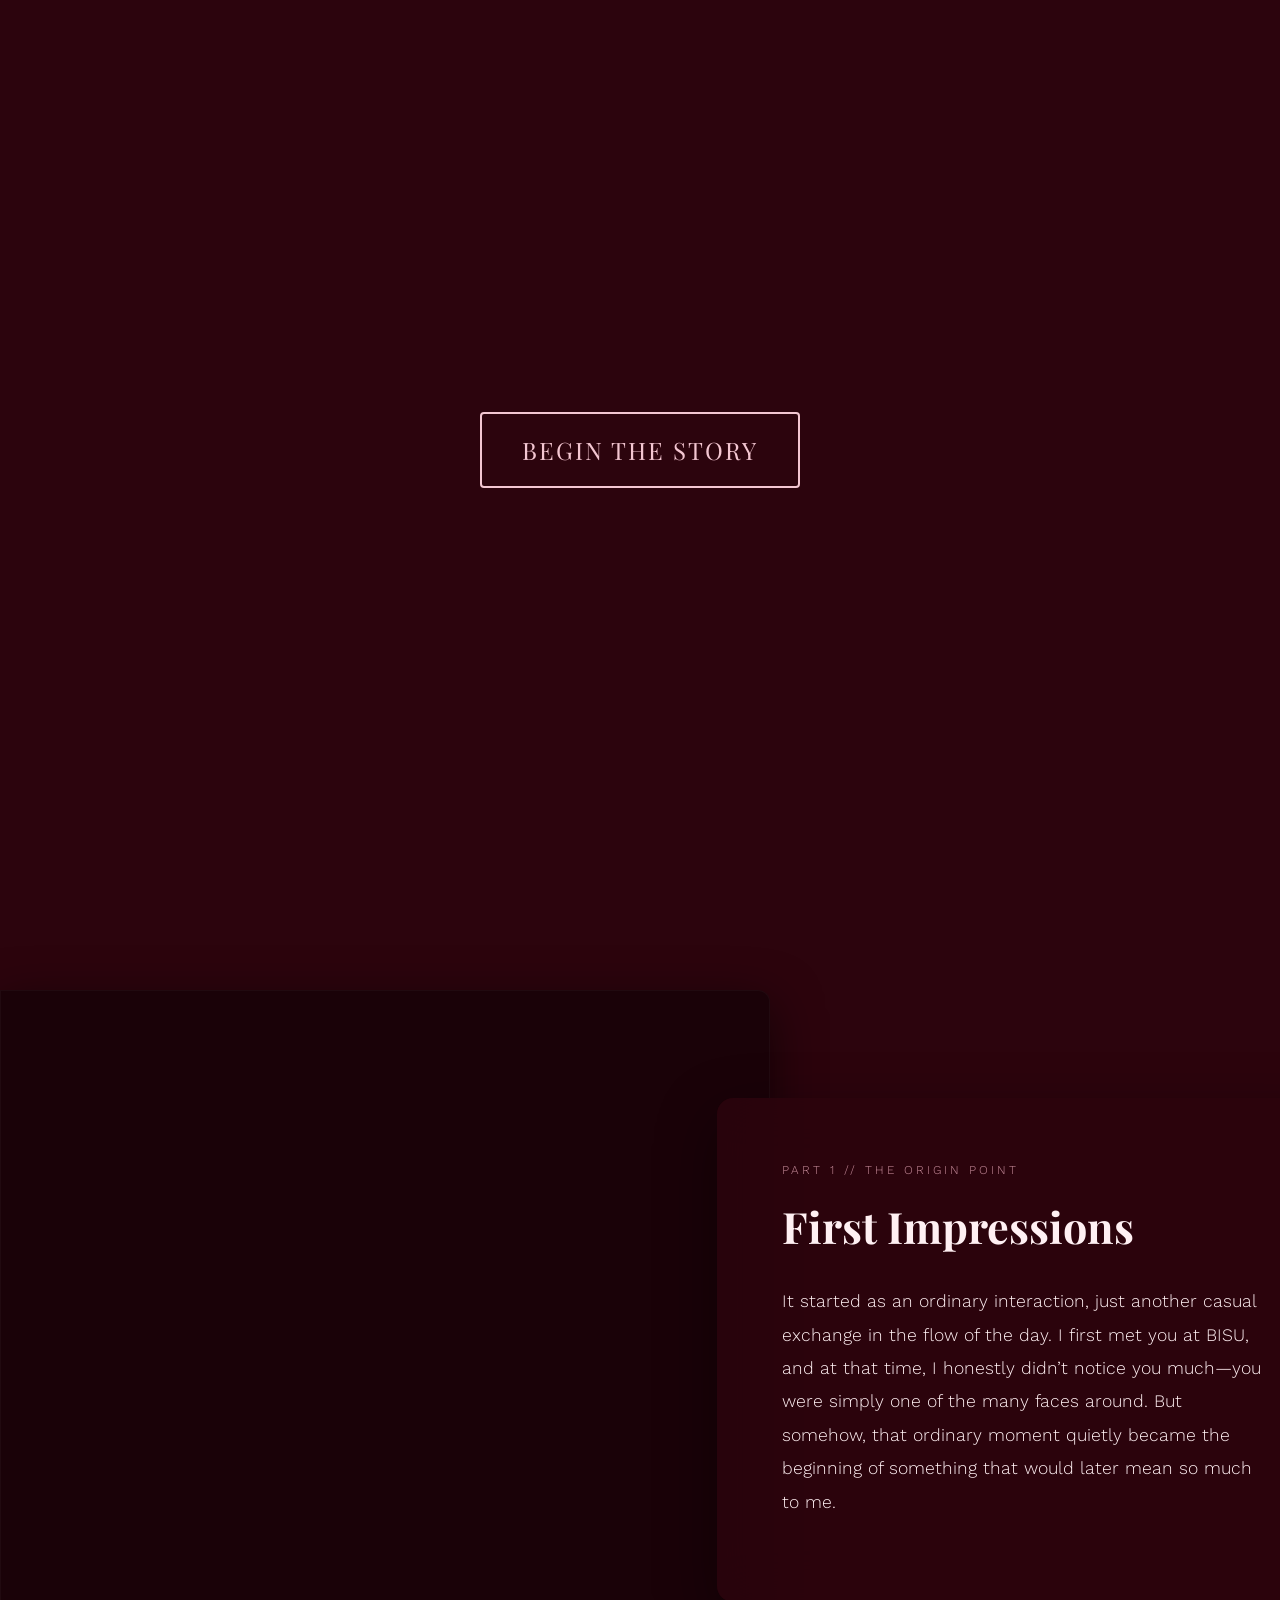
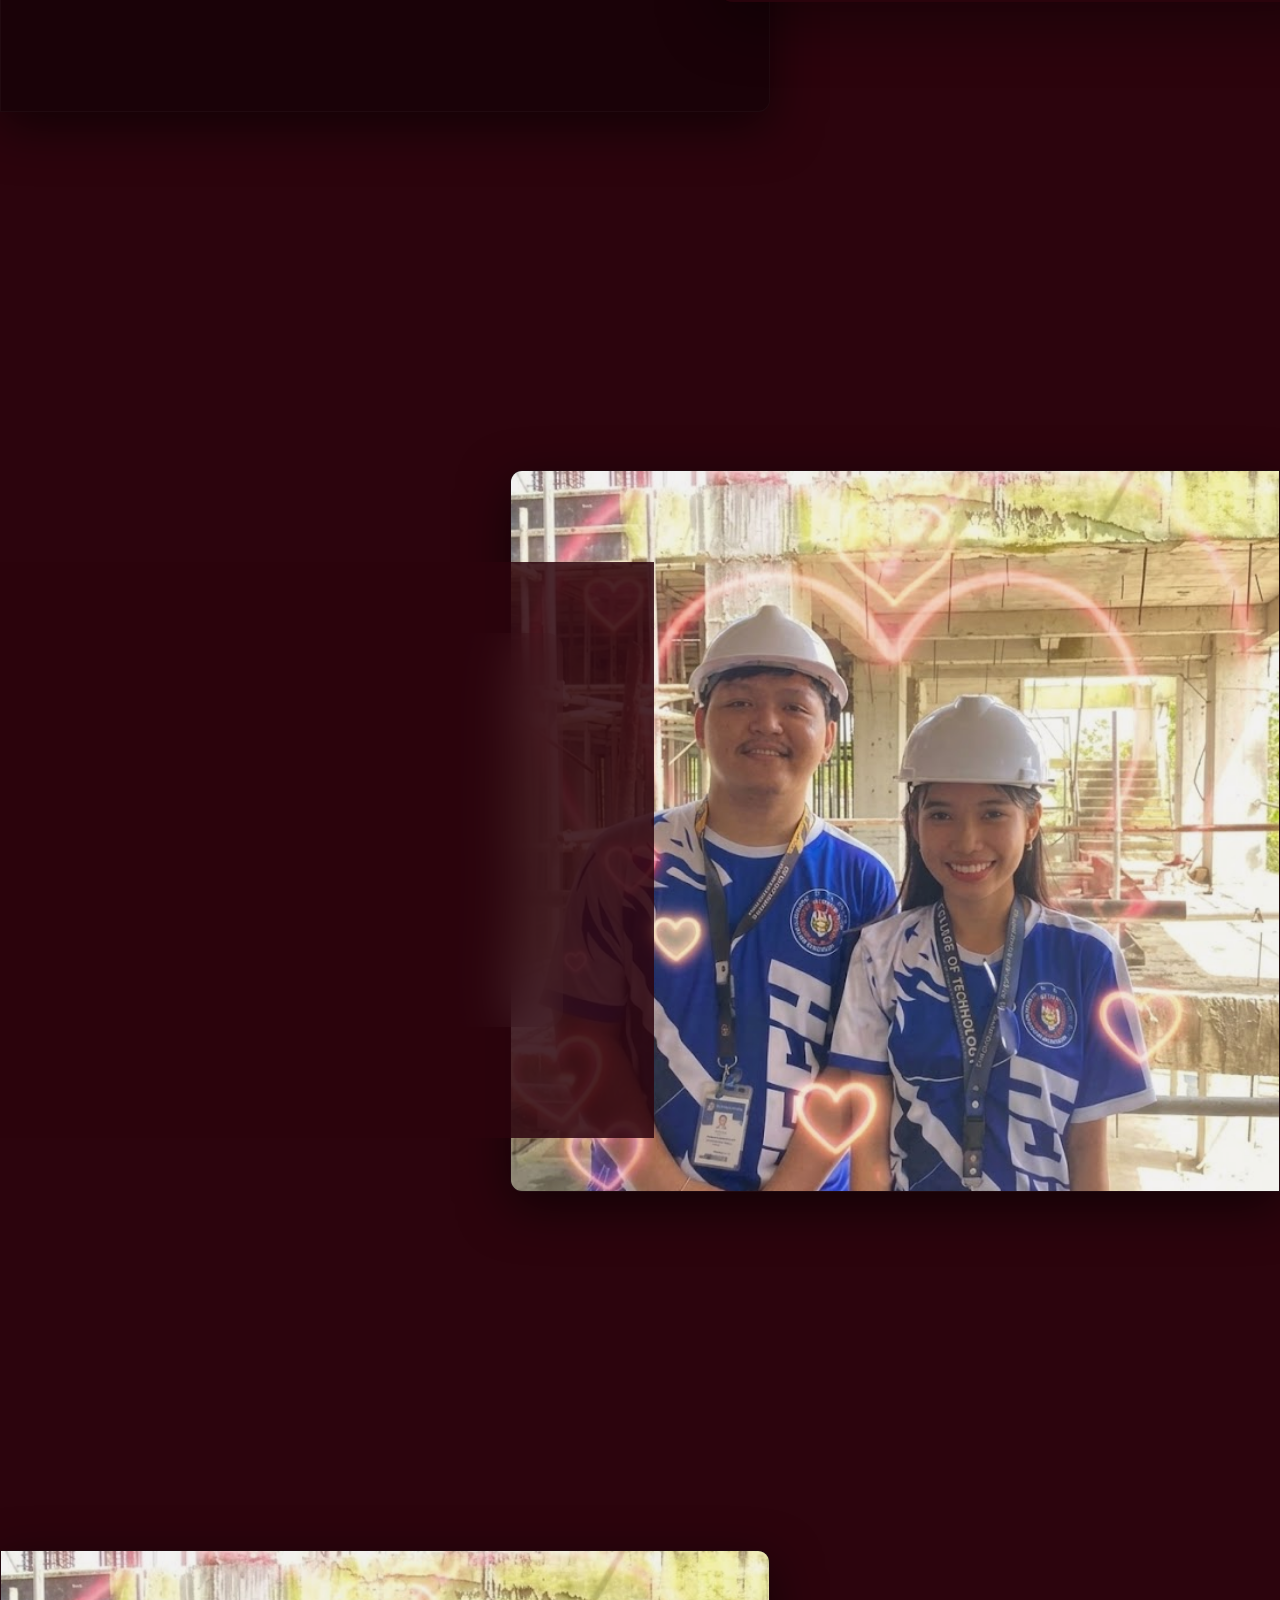
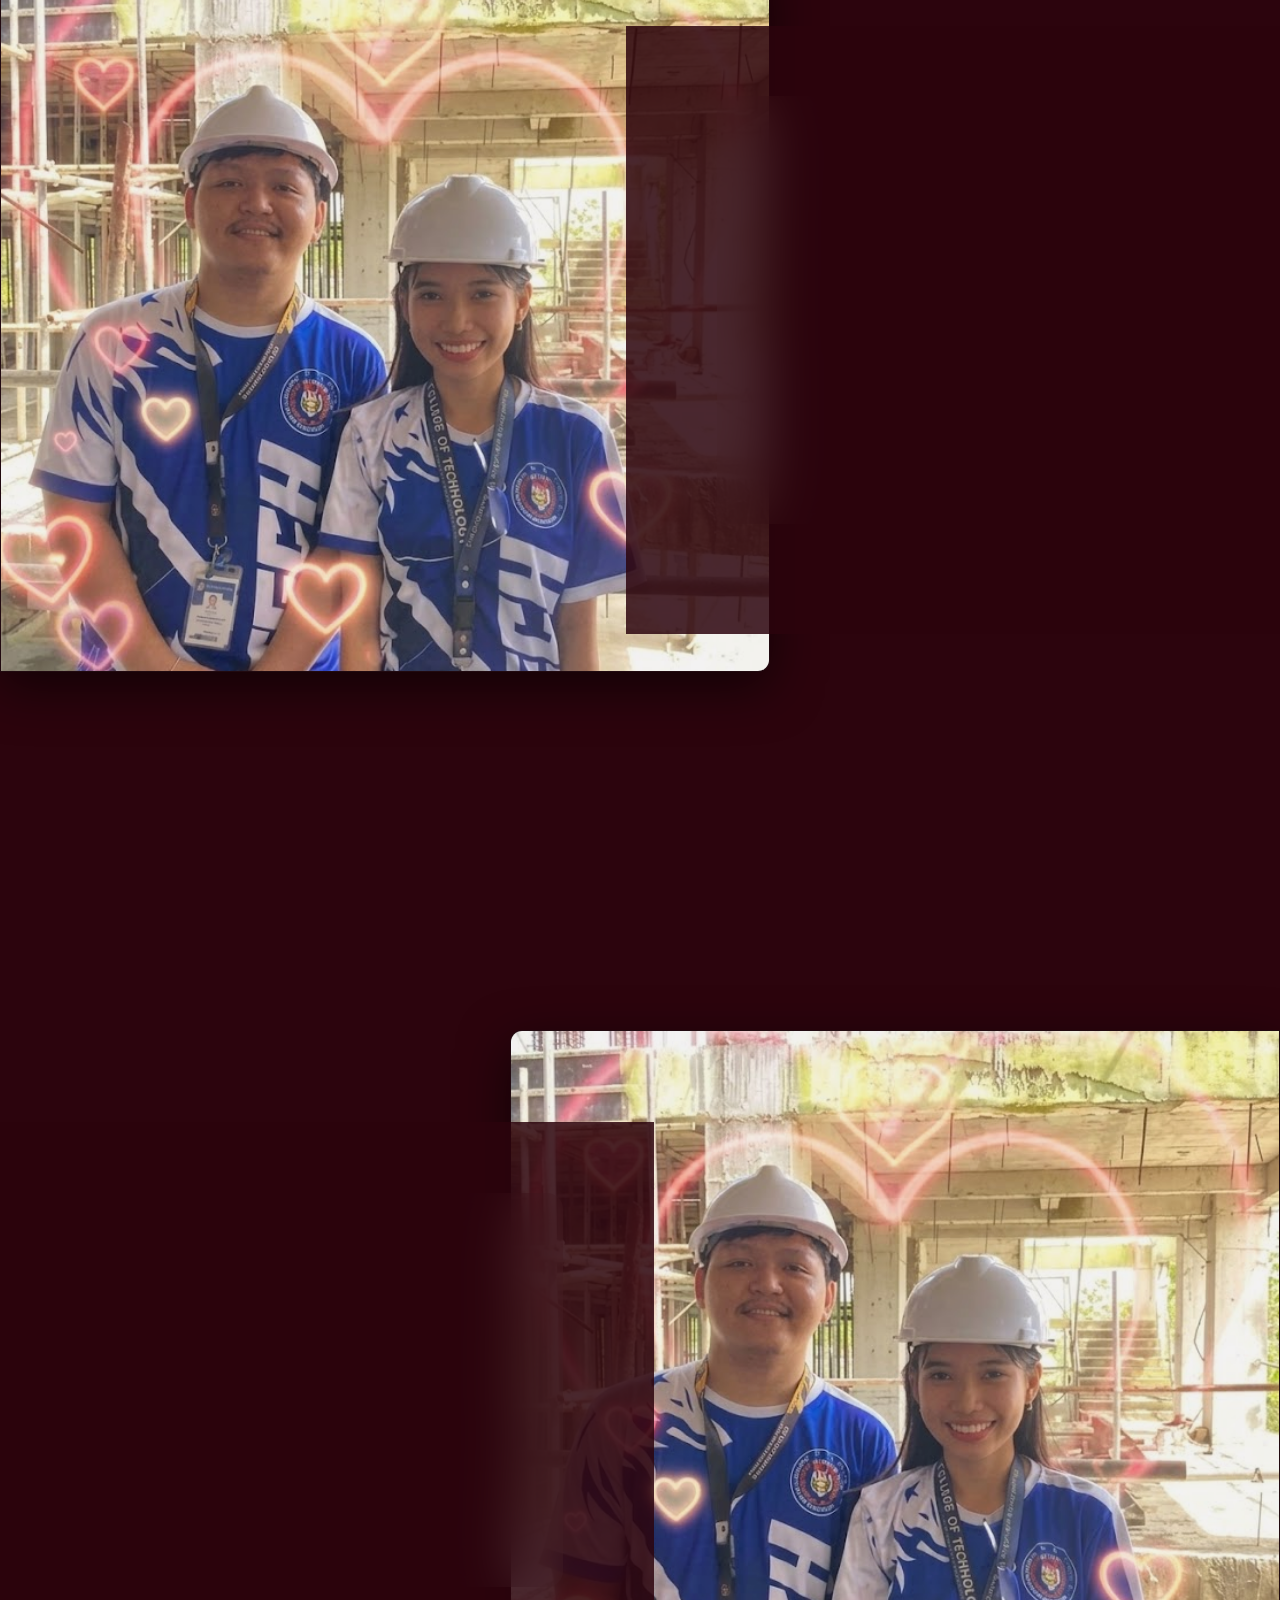
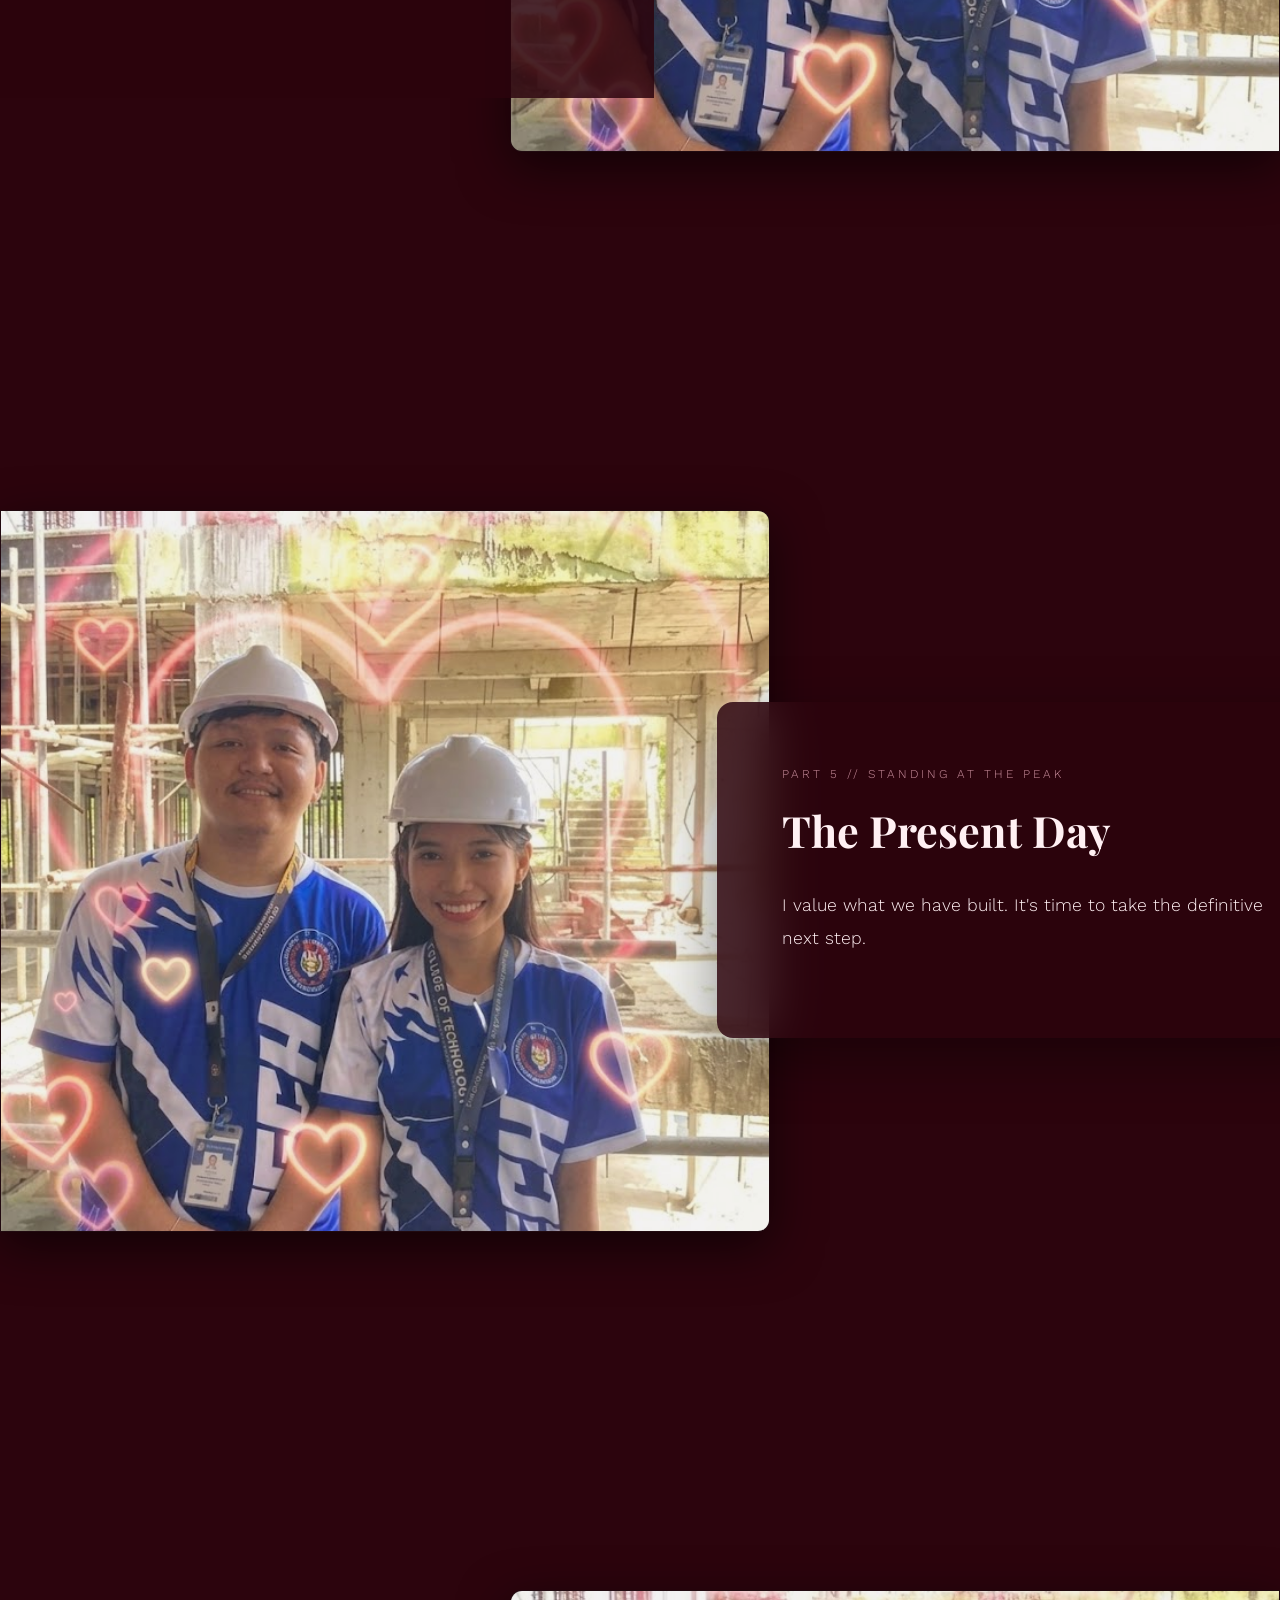
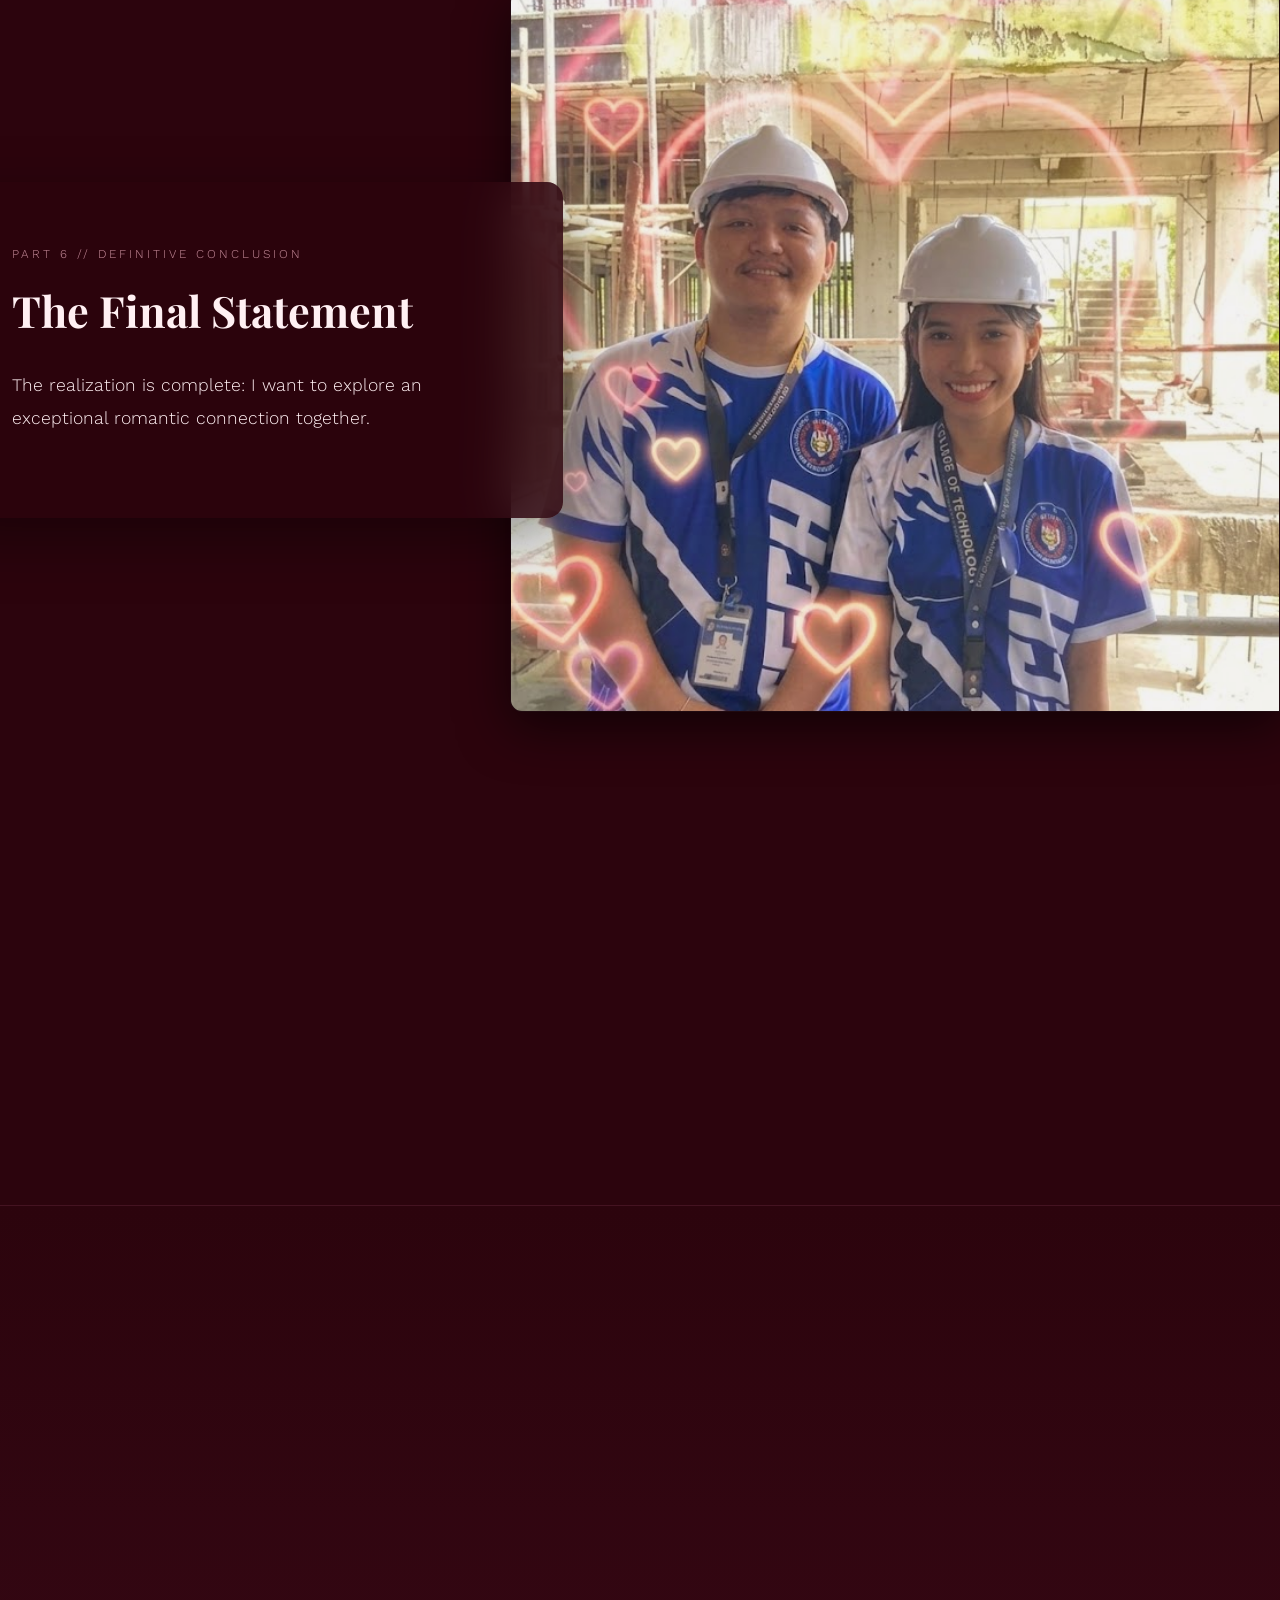
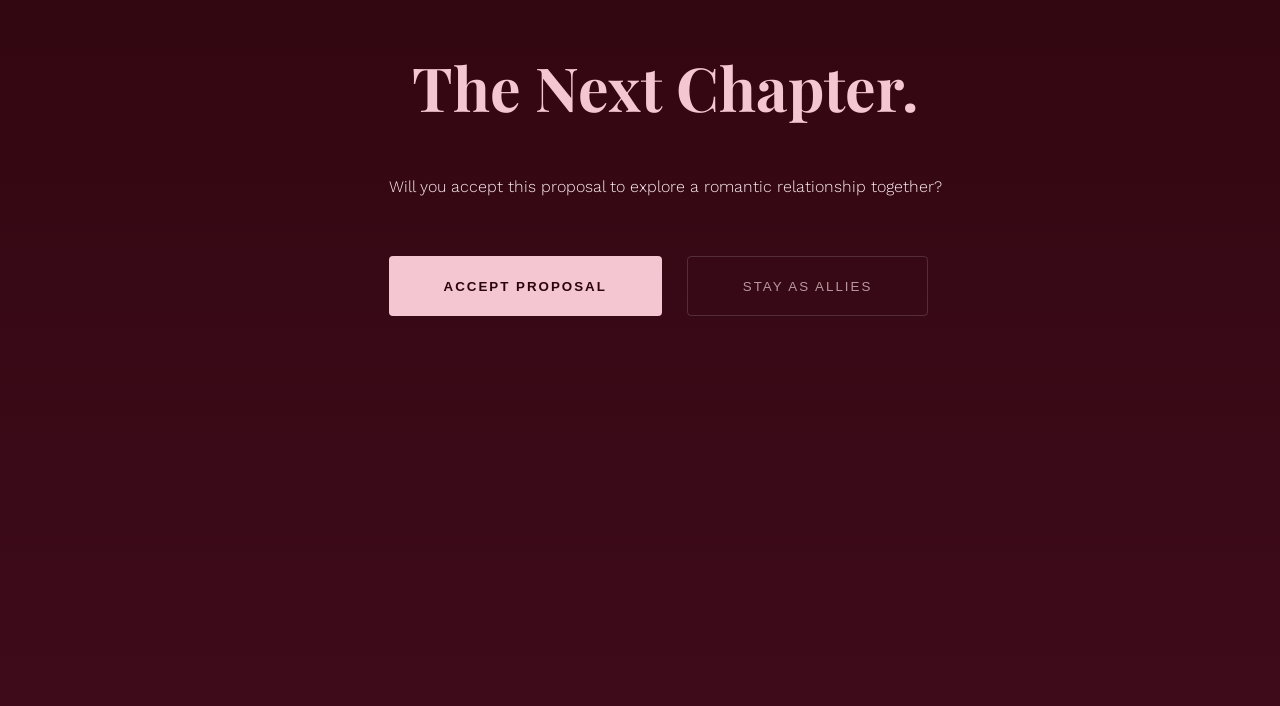
==== index.html @ 4fb6a5f5 "Update index.html" ====
<!DOCTYPE html>
<html lang="en">
<head>
    <meta charset="UTF-8">
    <meta name="viewport" content="width=device-width, initial-scale=1.0">
    <title>THE NARRATIVE | A Confession</title>
    <link href="https://fonts.googleapis.com/css2?family=Playfair+Display:ital,wght@0,400;1,700&family=Work+Sans:wght@300;600&display=swap" rel="stylesheet">
    <style>
        :root {
            --bg-deep: #2c040d;
            --accent-main: #f3c6d1;
            --accent-alt: #e1abb9;
            --accent-premium: #c88d9c;
            --text-main: #fff0f3;
            --text-muted: #b8989e;
            --glass-base: rgba(44, 4, 13, 0.85);
        }

        /* --- NEW: FLOATING PETALS LAYER --- */
        #petal-container {
            position: fixed;
            top: 0; left: 0; width: 100%; height: 100%;
            pointer-events: none;
            z-index: 5; /* Behind content, above background */
            overflow: hidden;
        }
        .petal {
            position: absolute;
            background-color: var(--accent-main);
            border-radius: 150% 0 150% 0;
            opacity: 0.3;
            filter: blur(1px);
            animation: fall linear forwards;
        }

        /* --- START OVERLAY --- */
        #startOverlay {
            position: fixed;
            top: 0; left: 0; width: 100%; height: 100%;
            background: var(--bg-deep);
            display: flex; justify-content: center; align-items: center;
            z-index: 9999; transition: opacity 1s ease;
        }
        #startBtn {
            padding: 20px 40px;
            background: transparent;
            color: var(--accent-main);
            border: 2px solid var(--accent-main);
            font-family: 'Playfair Display', serif;
            font-size: 1.5rem;
            cursor: pointer;
            letter-spacing: 2px;
            transition: 0.3s;
        }
        #startBtn:hover {
            background: var(--accent-main);
            color: var(--bg-deep);
        }

        body, html {
            margin: 0; padding: 0;
            background-color: var(--bg-deep);
            color: var(--text-main);
            font-family: 'Work Sans', sans-serif;
            font-weight: 300;
            overflow-x: hidden;
            scroll-behavior: smooth;
        }

        /* --- SOUND CONTROL UI --- */
        .sound-control {
            position: fixed;
            top: 20px;
            right: 20px;
            z-index: 1000;
            background: rgba(255, 255, 255, 0.1);
            backdrop-filter: blur(10px);
            padding: 10px;
            border-radius: 50%;
            cursor: pointer;
            border: 1px solid rgba(255, 255, 255, 0.2);
            transition: 0.3s;
            display: flex;
            align-items: center;
            justify-content: center;
        }
        .sound-control svg { width: 20px; height: 20px; fill: var(--accent-main); }

        /* --- HERO --- */
        .cover {
            height: 100vh; width: 100%;
            display: flex; flex-direction: column;
            justify-content: center; align-items: center;
            text-align: center; position: sticky;
            top: 0; z-index: -1;
            /* Animated Gradient Background */
            background: radial-gradient(circle at center, #4a0e1c 0%, var(--bg-deep) 100%);
            background-size: 200% 200%;
            animation: drift 15s infinite alternate ease-in-out;
        }
        .cover h1 { 
            font-family: 'Playfair Display', serif; 
            font-size: clamp(2.8rem, 10vw, 5.5rem); 
            letter-spacing: -2px; margin: 0; padding: 0 10px;
            animation: fadeInUp 2s ease-out forwards;
        }
        .cover h1 i { font-weight: 700; color: var(--accent-main); }
        .cover p { 
            font-size: 0.8rem; letter-spacing: 5px; text-transform: uppercase; 
            color: var(--text-muted); margin-top: 25px; 
            animation: fadeInUp 2.5s ease-out forwards;
        }

        .journey-wrapper { background-color: var(--bg-deep); position: relative; z-index: 1; padding-bottom: 25vh; }

        /* --- STAGES --- */
        .stage { height: 100vh; width: 100%; display: flex; align-items: center; position: relative; margin-bottom: 20vh; }
        .stage.reverse { justify-content: flex-end; }
        .stage-image {
            width: 60%; height: 80%; overflow: hidden; position: absolute; top: 10%; z-index: 1;
            box-shadow: 0 15px 50px rgba(0,0,0,0.6); background-color: #1a0208; border: 1px solid rgba(255,255,255,0.03);
        }
        .stage.normal .stage-image { left: 0; border-radius: 0 12px 12px 0; }
        .stage.reverse .stage-image { right: 0; border-radius: 12px 0 0 12px; }
        
        /* Smooth zoom transition */
        .stage-image img { 
            width: 100%; height: 100%; object-fit: cover; opacity: 0.8; 
            transition: transform 6s cubic-bezier(0.16, 1, 0.3, 1), opacity 3s; 
        }
        .stage-image img.zoom { transform: scale(1.15); opacity: 0.95; }

        .stage-content {
            width: 38%; background: var(--glass-base); backdrop-filter: blur(25px);
            padding: 65px; border-radius: 16px; z-index: 2; position: relative;
            box-shadow: 0 20px 60px rgba(0,0,0,0.4); opacity: 0; transform: translateY(60px);
            transition: 1.8s cubic-bezier(0.22, 1, 0.36, 1);
        }
        .stage.normal .stage-content { left: 56%; }
        .stage.reverse .stage-content { right: 56%; }
        .stage-content.visible { opacity: 1; transform: translateY(0); }

        .stage-meta { color: var(--accent-premium); letter-spacing: 3px; text-transform: uppercase; font-size: 0.75rem; margin-bottom: 20px; display: block; }
        .stage h2 { font-family: 'Playfair Display', serif; font-size: 2.7rem; margin: 0 0 30px 0; }
        .stage p { line-height: 1.9; font-size: 1.1rem; }

        /* --- CONFESSION --- */
        .confession-section {
            min-height: 100vh; width: 100%;
            background: linear-gradient(180deg, var(--bg-deep) 0%, #3e0b1a 100%);
            display: flex; justify-content: center; align-items: center;
            flex-direction: column; text-align: center; padding: 100px 25px;
            border-top: 1px solid rgba(255,255,255,0.03); position: relative; z-index: 2;
        }
        .confession-section h2 { font-family: 'Playfair Display', serif; font-size: clamp(2.2rem, 8vw, 3.8rem); color: var(--accent-main); }
        
        .btn-group { margin-top: 60px; display: flex; gap: 25px; height: 60px; }
        button { padding: 20px 55px; border-radius: 4px; border: none; cursor: pointer; text-transform: uppercase; letter-spacing: 2px; transition: 0.4s; }
        
        #yesBtn { 
            background-color: var(--accent-main); color: var(--bg-deep); font-weight: 600; 
            animation: pulseGlow 2s infinite;
        }
        #yesBtn:hover { transform: scale(1.05); filter: brightness(1.1); }
        #noBtn { background: transparent; color: var(--text-muted); border: 1px solid rgba(255,255,255,0.15); }

        #successMessage { display: none; max-width: 800px; animation: fadeIn 2s ease; }
        .success-photo-wrapper {
            width: 100%; max-width: 500px; margin: 40px auto; border-radius: 12px;
            overflow: hidden; border: 1px solid var(--accent-main);
            opacity: 0; transform: scale(0.9); transition: 2s cubic-bezier(0.16, 1, 0.3, 1);
        }
        .success-photo-wrapper.reveal { opacity: 1; transform: scale(1); }
        .success-photo-wrapper img { width: 100%; display: block; }
        .heart { color: var(--accent-main); animation: heartBeat 1.5s infinite, fadeInUp 1s; font-size: 3rem; margin-top: 20px; }
        
        /* --- NEW KEYFRAMES --- */
        @keyframes drift { 0% { background-position: 0% 50%; } 100% { background-position: 100% 50%; } }
        @keyframes fadeInUp { from { opacity: 0; transform: translateY(30px); } to { opacity: 1; transform: translateY(0); } }
        @keyframes heartBeat { 0%, 100% { transform: scale(1); } 50% { transform: scale(1.2); } }
        @keyframes fadeIn { from { opacity: 0; } to { opacity: 1; } }
        @keyframes pulseGlow {
            0% { box-shadow: 0 0 0 0 rgba(243, 198, 209, 0.4); }
            70% { box-shadow: 0 0 0 20px rgba(243, 198, 209, 0); }
            100% { box-shadow: 0 0 0 0 rgba(243, 198, 209, 0); }
        }
        @keyframes fall {
            to { transform: translateY(110vh) rotate(360deg); }
        }

        /* --- MOBILE MEDIA QUERY --- */
        @media (max-width: 850px) {
            .cover { position: relative; z-index: 1; }
            .journey-wrapper { padding-top: 20px; }
            .stage { height: auto !important; flex-direction: column !important; margin-bottom: 60px !important; padding: 0 15px; }
            .stage-image { position: relative !important; width: 100% !important; height: 350px !important; top: 0 !important; left: 0 !important; right: 0 !important; border-radius: 12px !important; }
            .stage-content { width: 95% !important; left: 0 !important; right: 0 !important; margin: -40px auto 0 auto !important; padding: 30px 20px !important; border-radius: 12px; opacity: 1 !important; transform: translateY(0) !important; }
            .stage h2 { font-size: 1.8rem; margin-bottom: 15px; }
            .stage p { font-size: 1rem; line-height: 1.6; }
            .btn-group { flex-direction: column; height: auto; width: 100%; gap: 15px; }
            button { width: 100%; padding: 18px; }
            #noBtn { position: relative !important; top: 0 !important; left: 0 !important; margin-top: 5px; }
        }
    </style>
</head>
<body>

    <div id="petal-container"></div>

    <div id="startOverlay">
        <button id="startBtn">BEGIN THE STORY</button>
    </div>

    <audio id="bgMusic" loop>
        <source src="Zack Tabudlo - Give Me Your Forever (Lyric Video).mp3" type="audio/mpeg">
    </audio>

    <div class="sound-control" id="muteBtn" title="Toggle Sound">
        <svg viewBox="0 0 24 24"><path d="M3 9v6h4l5 5V4L7 9H3zm13.5 3c0-1.77-1.02-3.29-2.5-4.03v8.05c1.48-.73 2.5-2.25 2.5-4.02zM14 3.23v2.06c2.89.86 5 3.54 5 6.71s-2.11 5.85-5 6.71v2.06c4.01-.91 7-4.49 7-8.77s-2.99-7.86-7-8.77z"/></svg>
    </div>

    <header class="cover">
        <p>A Curated Retrospective</p>
        <h1>A Story <i>Shared</i>.</h1>
        <p>Scroll to Begin</p>
    </header>

    <div class="journey-wrapper">
        <div class="stage normal">
            <div class="stage-image"><img src="first-inter.png"></div>
            <div class="stage-content">
                <span class="stage-meta">PART 1 // The Origin Point</span>
                <h2>First Impressions</h2>
                <p>It started as an ordinary interaction, just another casual exchange in the flow of the day. I first met you at BISU, and at that time, I honestly didn’t notice you much—you were simply one of the many faces around. But somehow, that ordinary moment quietly became the beginning of something that would later mean so much to me.</p>
            </div>
        </div>

        <div class="stage reverse">
            <div class="stage-image"><img src="unnamed (1).jpg"></div>
            <div class="stage-content">
                <span class="stage-meta">PART 2 // Growing Momentum</span>
                <h2>Nourishing the Connection</h2>
                <p>Over shared projects and discussions, a strong foundation formed. I felt something deeper developing.</p>
            </div>
        </div>

        <div class="stage normal">
            <div class="stage-image"><img src="unnamed (1).jpg"></div>
            <div class="stage-content">
                <span class="stage-meta">PART 3 // Key Milestone</span>
                <h2>When Perspectives Shifted</h2>
                <p>That conversation when you shared your ambitions. It was the moment I truly saw the person I wanted to share a vision with.</p>
            </div>
        </div>

        <div class="stage reverse">
            <div class="stage-image"><img src="unnamed (1).jpg"></div>
            <div class="stage-content">
                <span class="stage-meta">PART 4 // The Turning Point</span>
                <h2>The Undeniable Realization</h2>
                <p>Gradually, it became impossible to ignore. I realized that my future, quite simply, had to include you.</p>
            </div>
        </div>

        <div class="stage normal">
            <div class="stage-image"><img src="unnamed (1).jpg"></div>
            <div class="stage-content">
                <span class="stage-meta">PART 5 // Standing at the Peak</span>
                <h2>The Present Day</h2>
                <p>I value what we have built. It's time to take the definitive next step.</p>
            </div>
        </div>

        <div class="stage reverse">
            <div class="stage-image"><img src="unnamed (1).jpg"></div>
            <div class="stage-content">
                <span class="stage-meta">PART 6 // Definitive Conclusion</span>
                <h2>The Final Statement</h2>
                <p>The realization is complete: I want to explore an exceptional romantic connection together.</p>
            </div>
        </div>
    </div>

    <section class="confession-section">
        <div id="offer">
            <h2>The Next Chapter.</h2>
            <p>Will you accept this proposal to explore a romantic relationship together?</p>
            <div class="btn-group">
                <button id="yesBtn">Accept Proposal</button>
                <button id="noBtn">Stay as Allies</button>
            </div>
        </div>
        
        <div id="successMessage">
            <h2 style="font-size: 2.5rem;">It's a wonderful decision.</h2>
            <div class="success-photo-wrapper" id="successPhoto">
                <img src="unnamed (1).jpg" alt="Our Next Chapter">
            </div>
            <p>I'll finalize the details of our celebratory outing soon.</p>
            <div class="heart">♥</div>
        </div>
    </section>

    <script>
        const bgMusic = document.getElementById('bgMusic');
        const muteBtn = document.getElementById('muteBtn');
        const yesBtn = document.getElementById('yesBtn');
        const offer = document.getElementById('offer');
        const successMessage = document.getElementById('successMessage');
        const successPhoto = document.getElementById('successPhoto');
        const startBtn = document.getElementById('startBtn');
        const startOverlay = document.getElementById('startOverlay');
        const petalContainer = document.getElementById('petal-container');

        // Logic for petals
        function createPetal() {
            const petal = document.createElement('div');
            petal.classList.add('petal');
            petal.style.left = Math.random() * 100 + 'vw';
            petal.style.width = Math.random() * 15 + 10 + 'px';
            petal.style.height = petal.style.width;
            petal.style.animationDuration = Math.random() * 3 + 5 + 's';
            petal.style.opacity = Math.random() * 0.5;
            petalContainer.appendChild(petal);
            setTimeout(() => petal.remove(), 8000);
        }

        // Logic for start button (unlocks audio & starts petals)
        startBtn.addEventListener('click', () => {
            startOverlay.style.opacity = '0';
            setTimeout(() => startOverlay.style.display = 'none', 1000);
            bgMusic.play().catch(err => console.log("Audio play blocked by browser"));
            bgMusic.volume = 0.6;
            setInterval(createPetal, 400); // Start the petal effect
        });

        muteBtn.addEventListener('click', () => {
            bgMusic.muted = !bgMusic.muted;
            muteBtn.style.opacity = bgMusic.muted ? "0.5" : "1";
        });

        const stageObserver = new IntersectionObserver((entries) => {
            entries.forEach(entry => {
                if (entry.isIntersecting) {
                    entry.target.querySelector('.stage-content').classList.add('visible');
                    const img = entry.target.querySelector('img');
                    if (img) img.classList.add('zoom');
                }
            });
        }, { threshold: 0.15 });

        document.querySelectorAll('.stage').forEach(s => stageObserver.observe(s));

        yesBtn.addEventListener('click', () => {
            offer.style.display = 'none';
            successMessage.style.display = 'block';
            setTimeout(() => successPhoto.classList.add('reveal'), 100);
            bgMusic.volume = 0.8;
            // Increase petals on success
            setInterval(createPetal, 100);
        });

        const noBtn = document.getElementById('noBtn');
        noBtn.addEventListener('mouseover', () => {
            if (window.innerWidth > 850) {
                const x = Math.random() * (window.innerWidth - 150);
                const y = Math.random() * (window.innerHeight - 50);
                noBtn.style.position = 'fixed';
                noBtn.style.left = x + 'px';
                noBtn.style.top = y + 'px';
            }
        });
    </script>
</body>
</html>
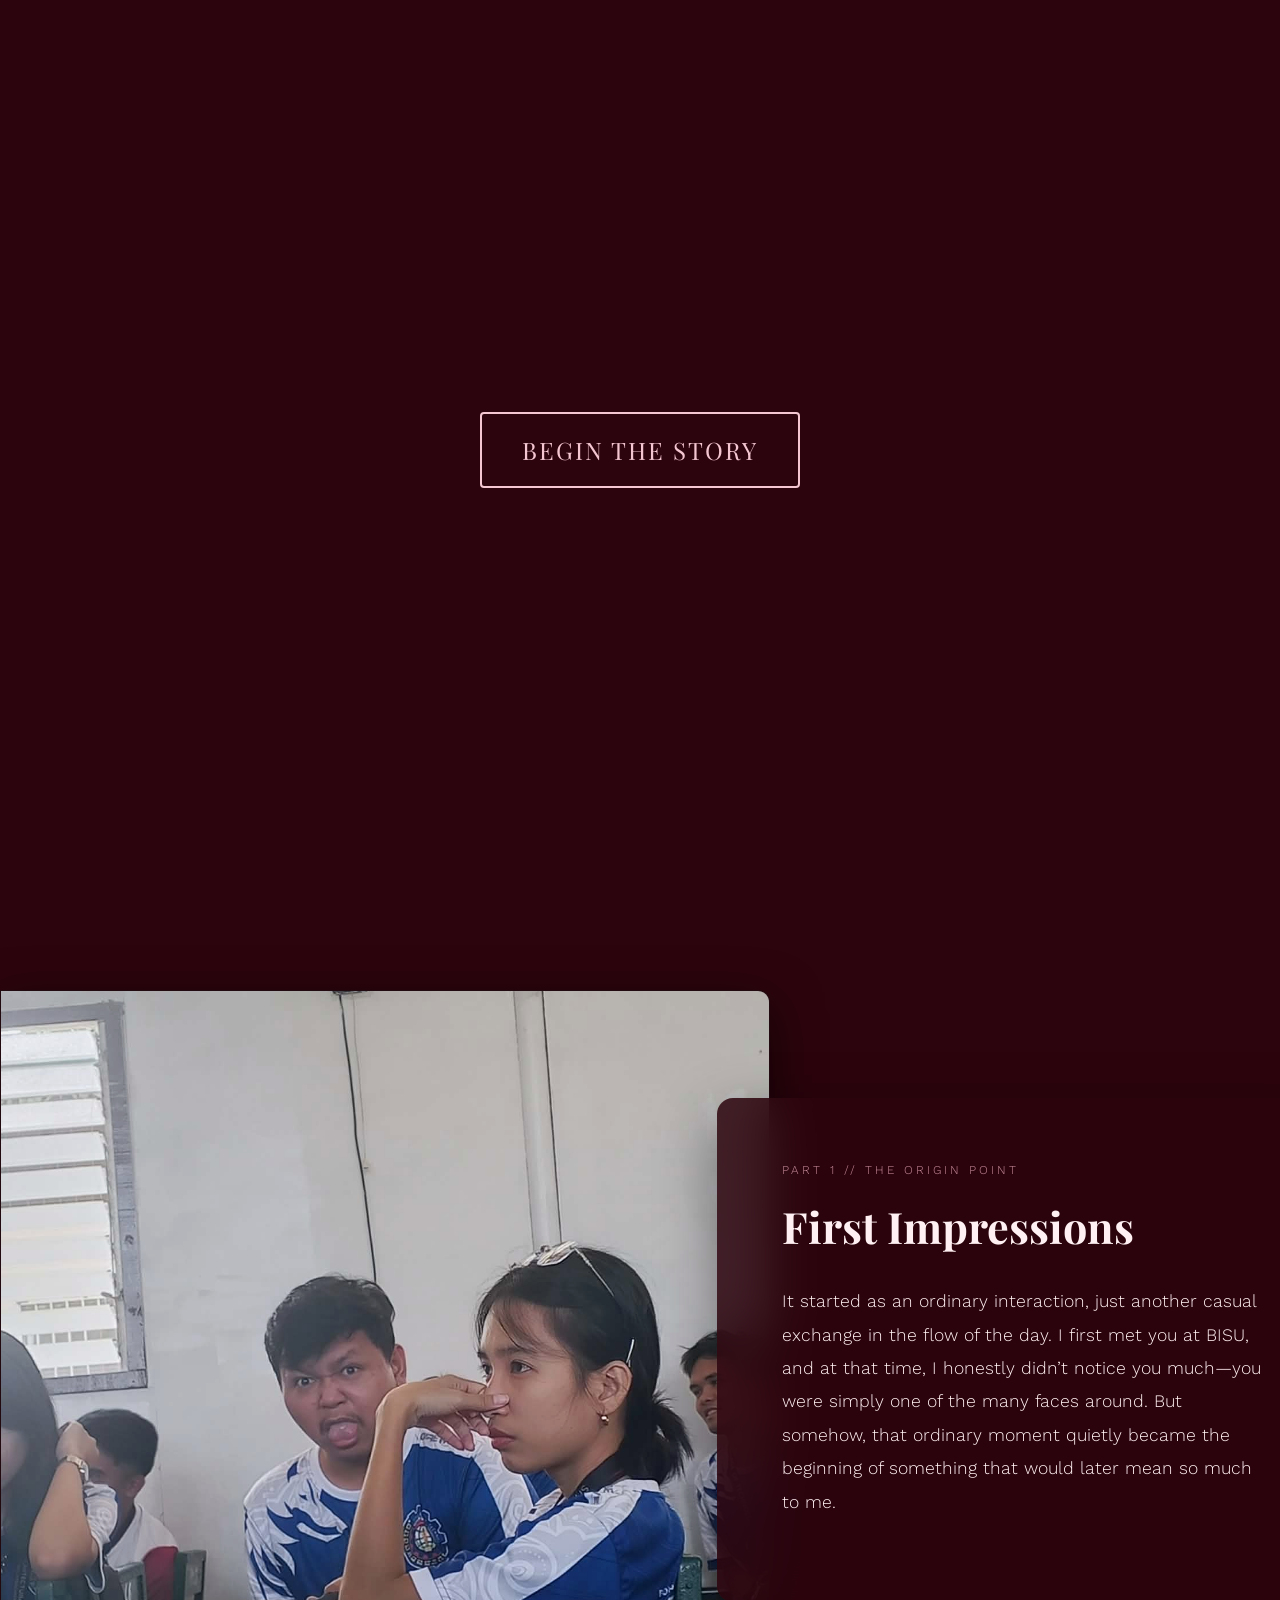
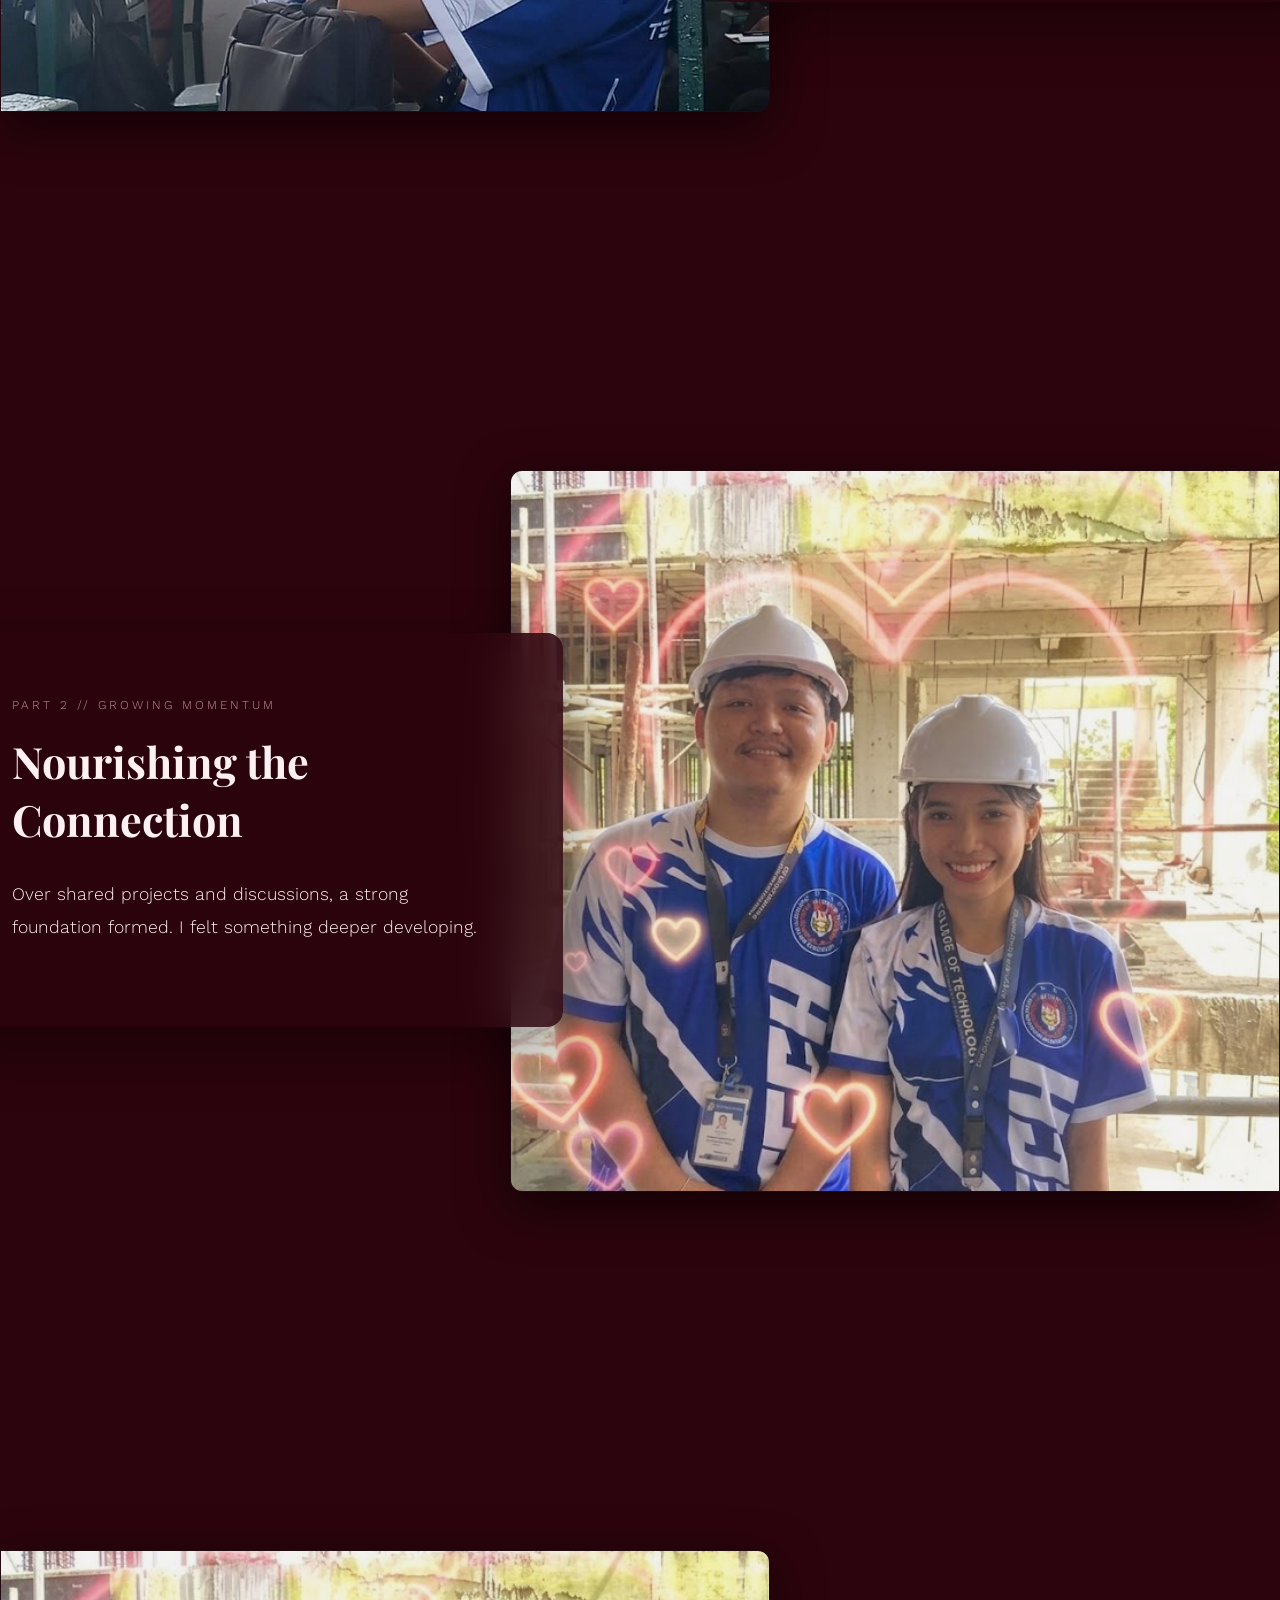
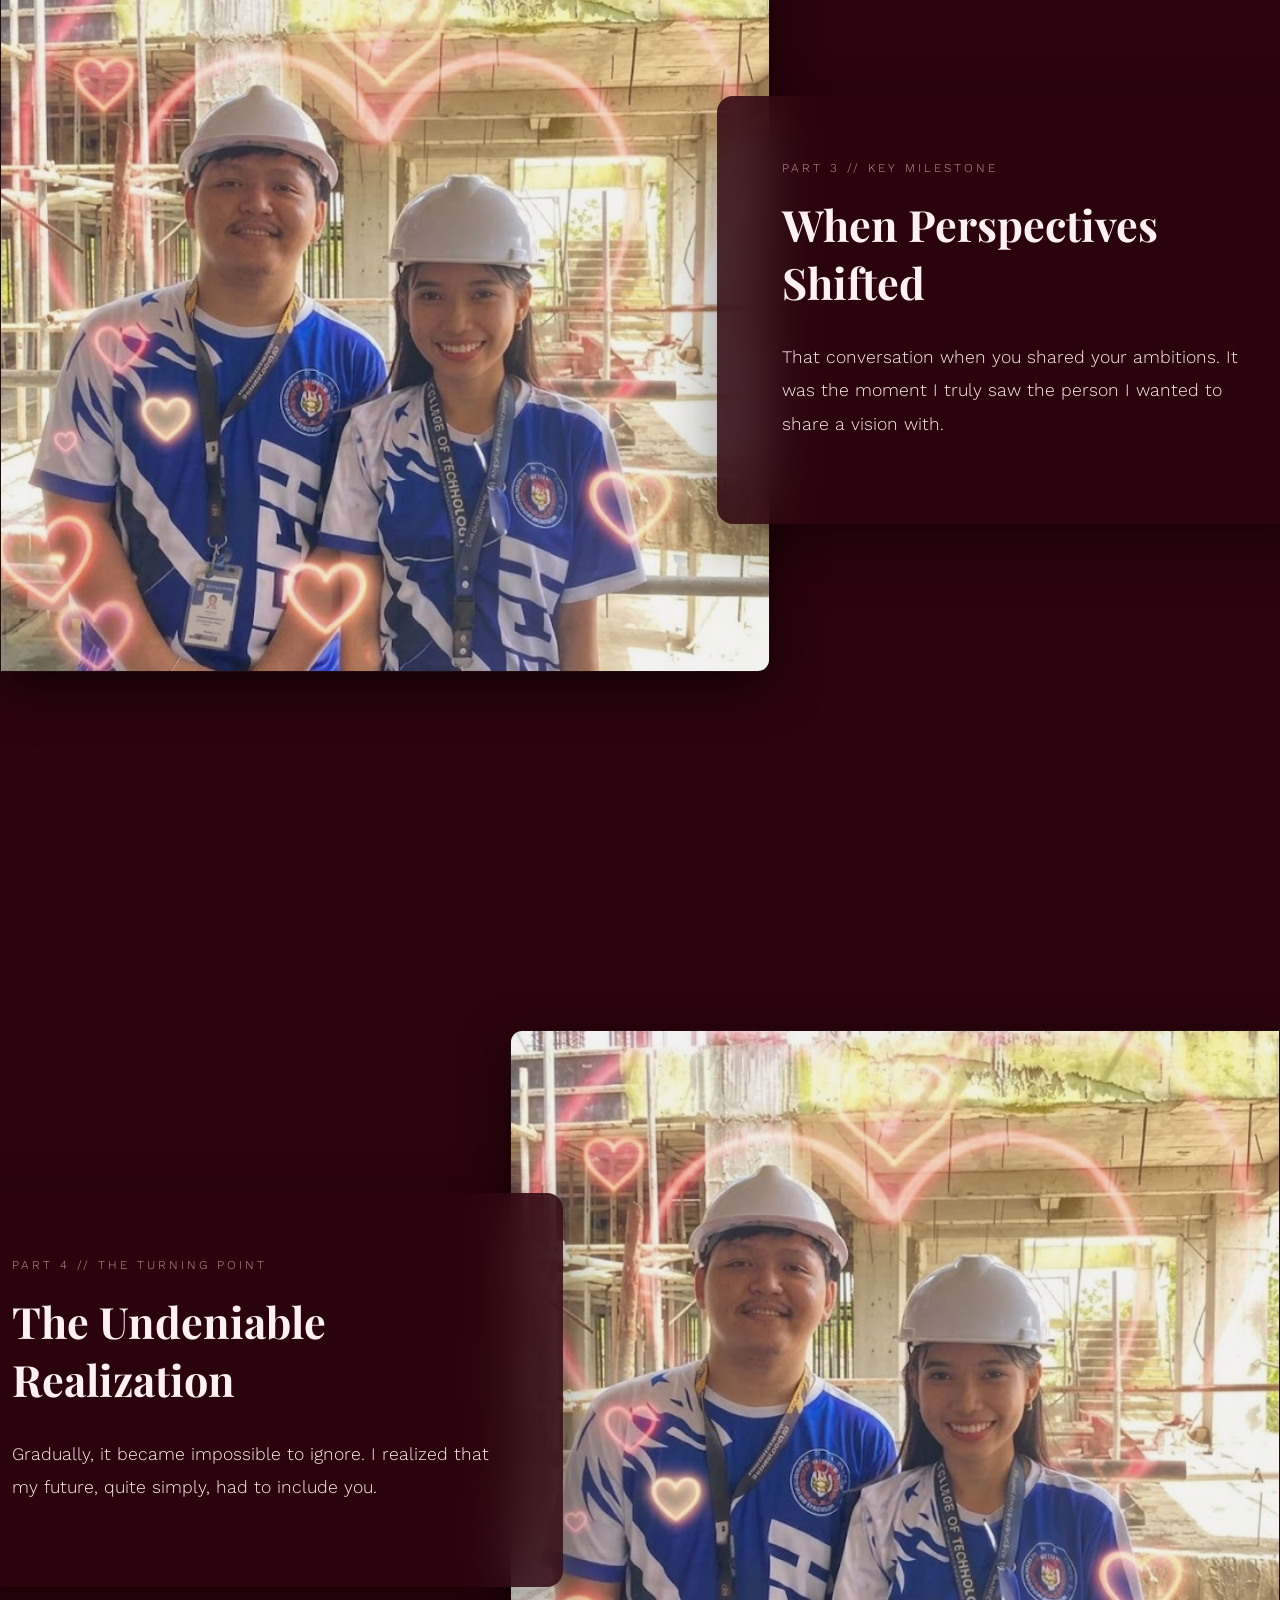
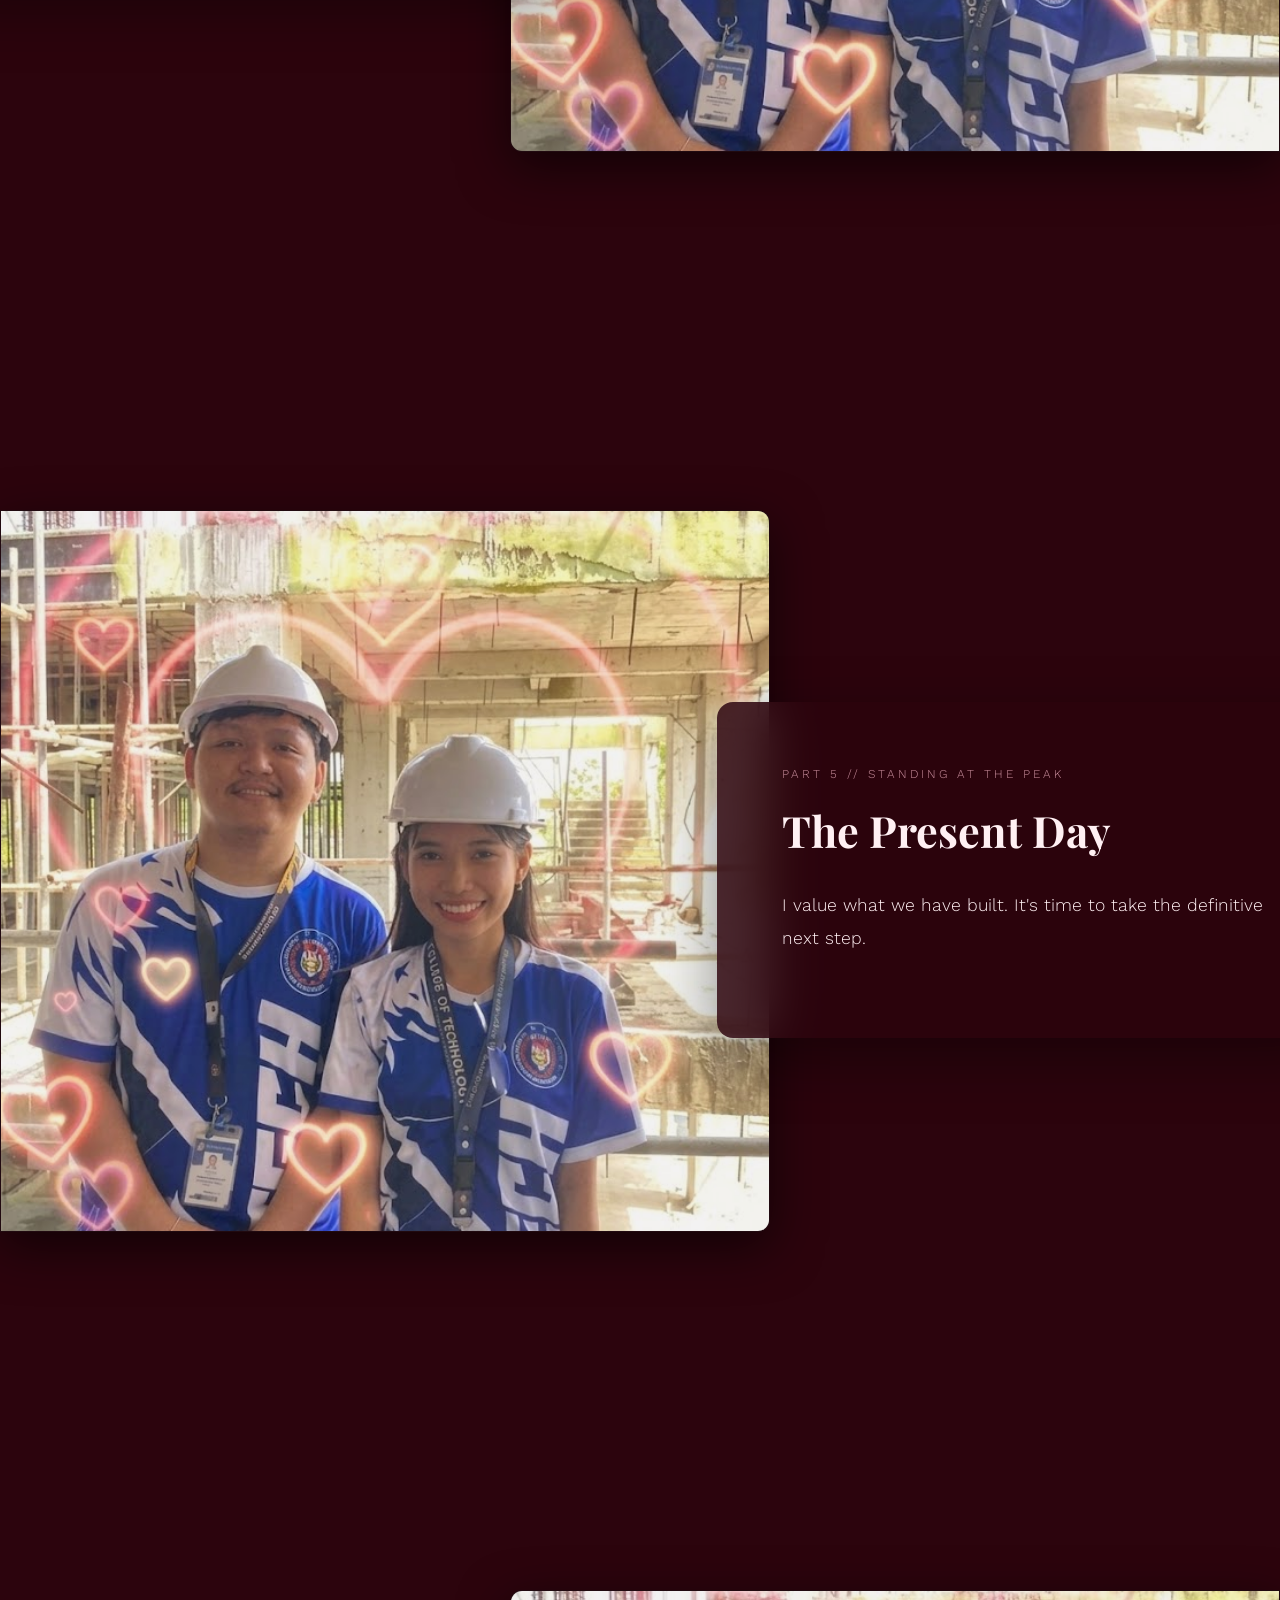
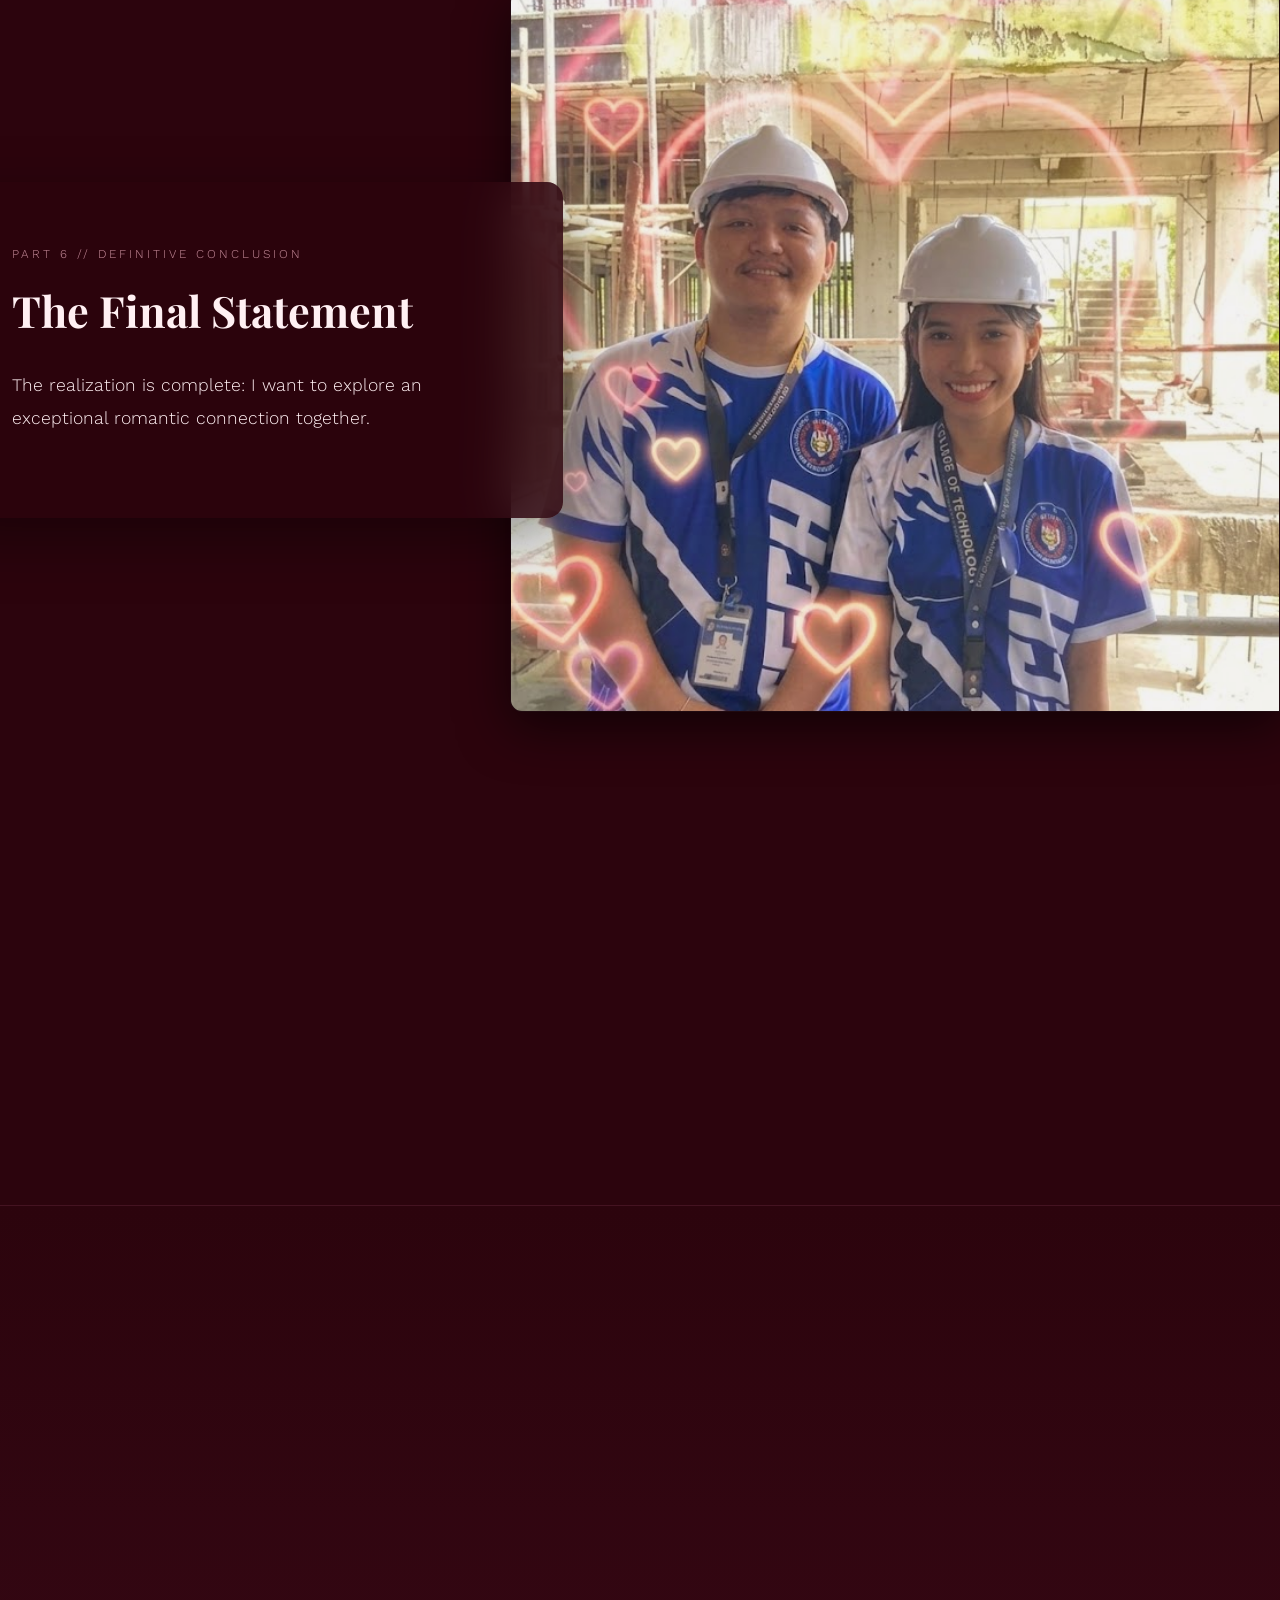
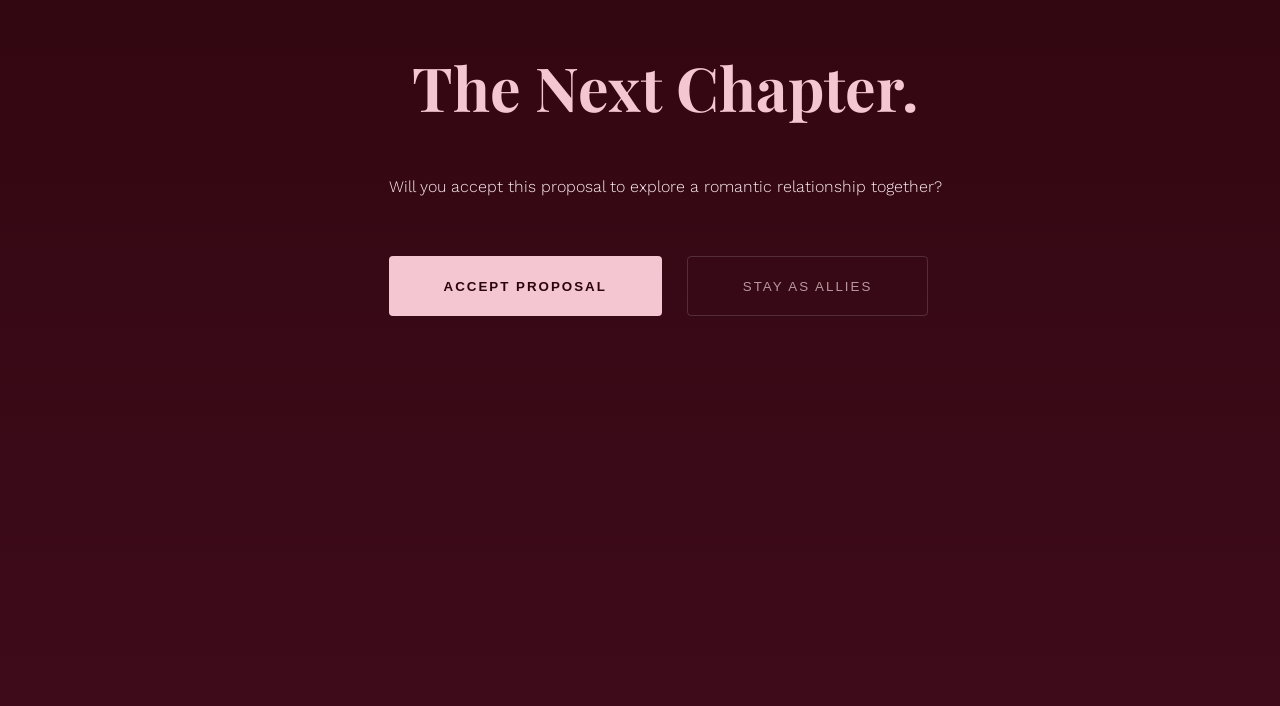
==== commit 149ef9bd: "Update index.html" ====
--- a/index.html
+++ b/index.html
@@ -227,7 +227,7 @@
 
     <div class="journey-wrapper">
         <div class="stage normal">
-            <div class="stage-image"><img src="first-inter.png"></div>
+            <div class="stage-image"><img src="frist-inter.png"></div>
             <div class="stage-content">
                 <span class="stage-meta">PART 1 // The Origin Point</span>
                 <h2>First Impressions</h2>
@@ -376,3 +376,4 @@
 
 
 
+
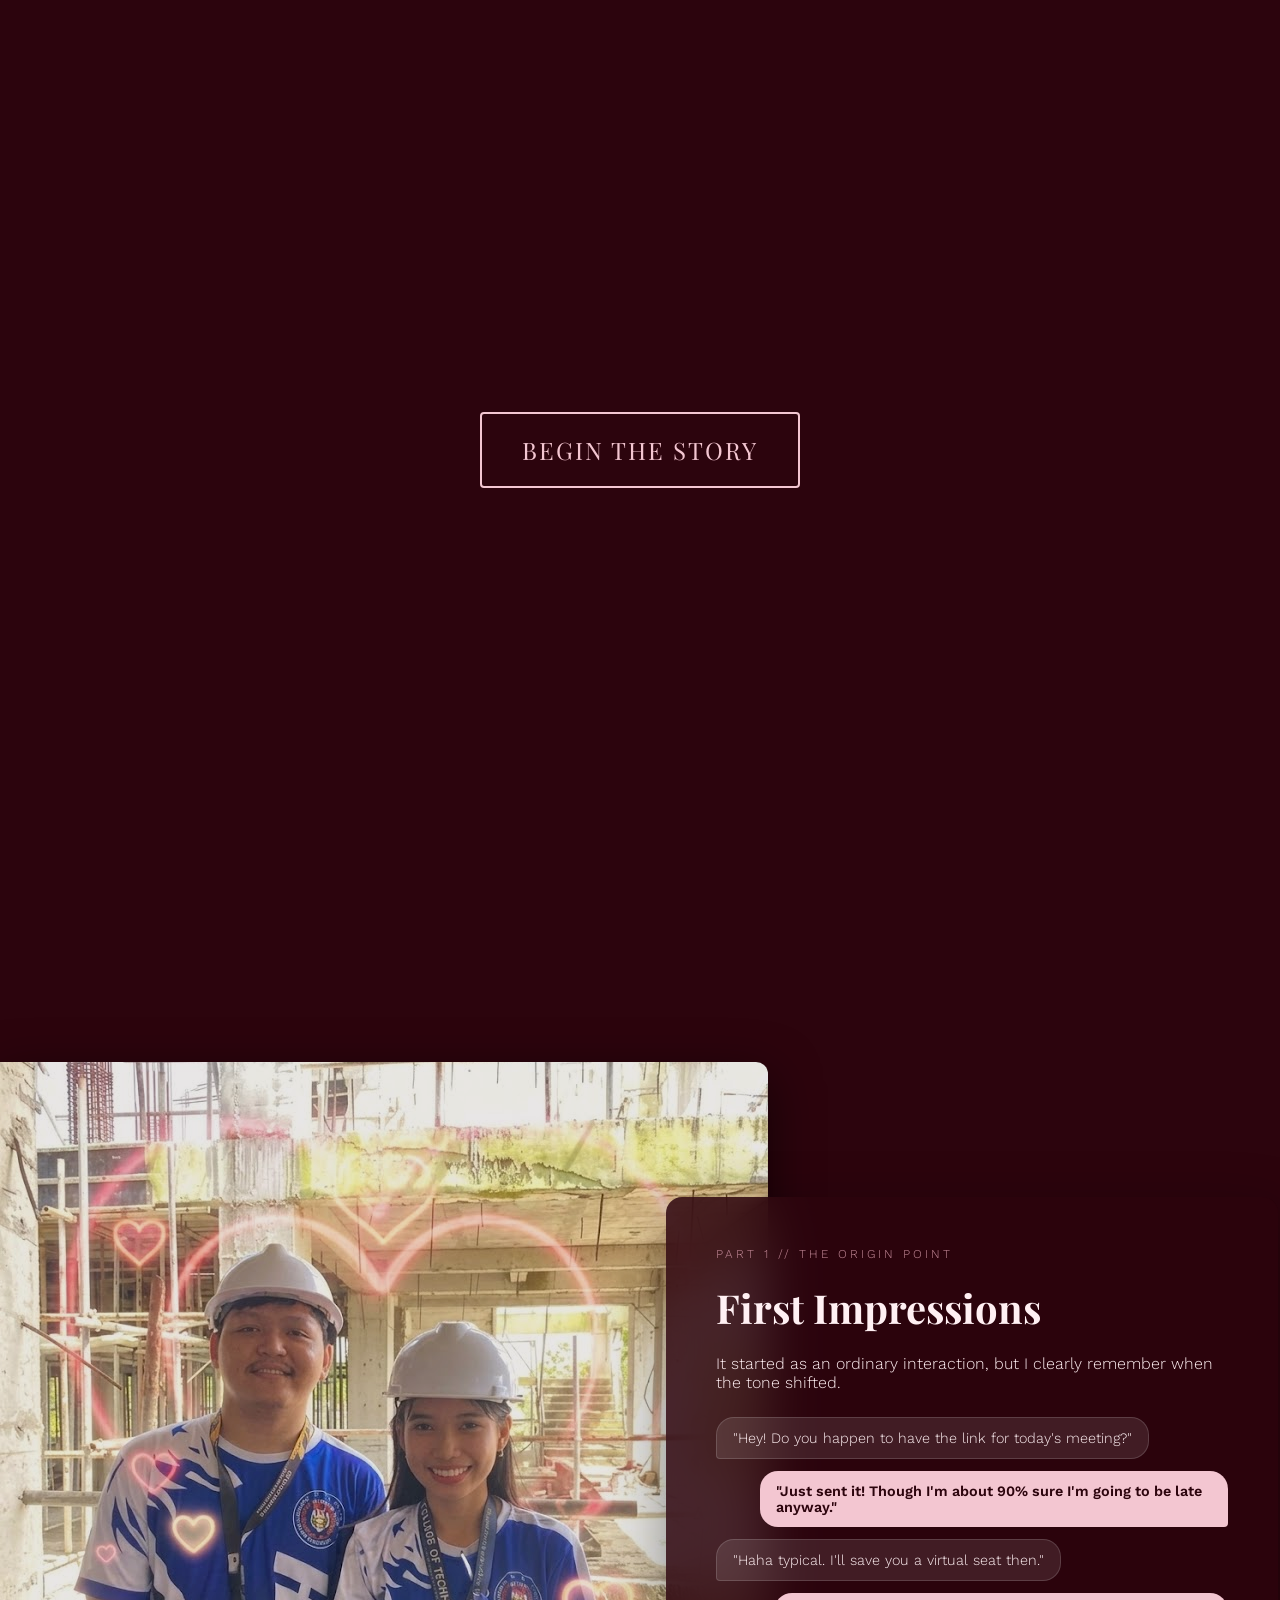
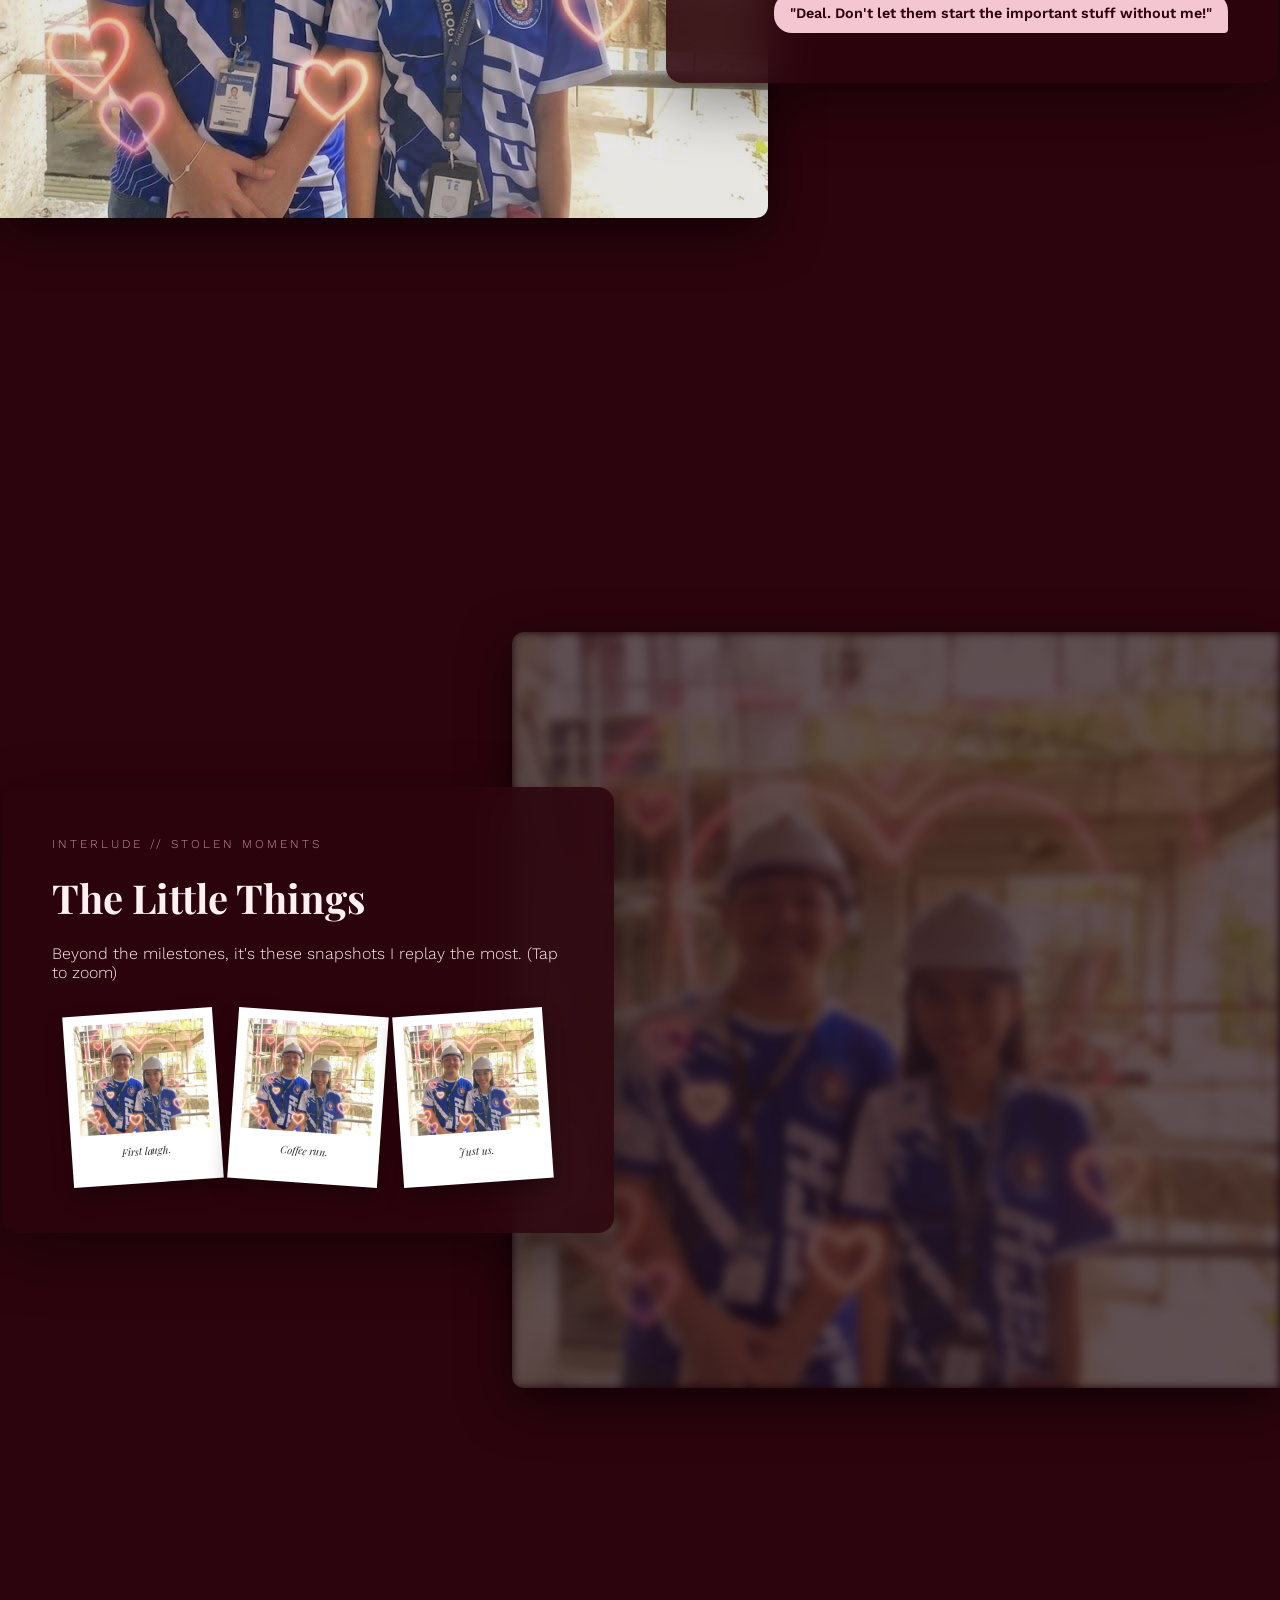
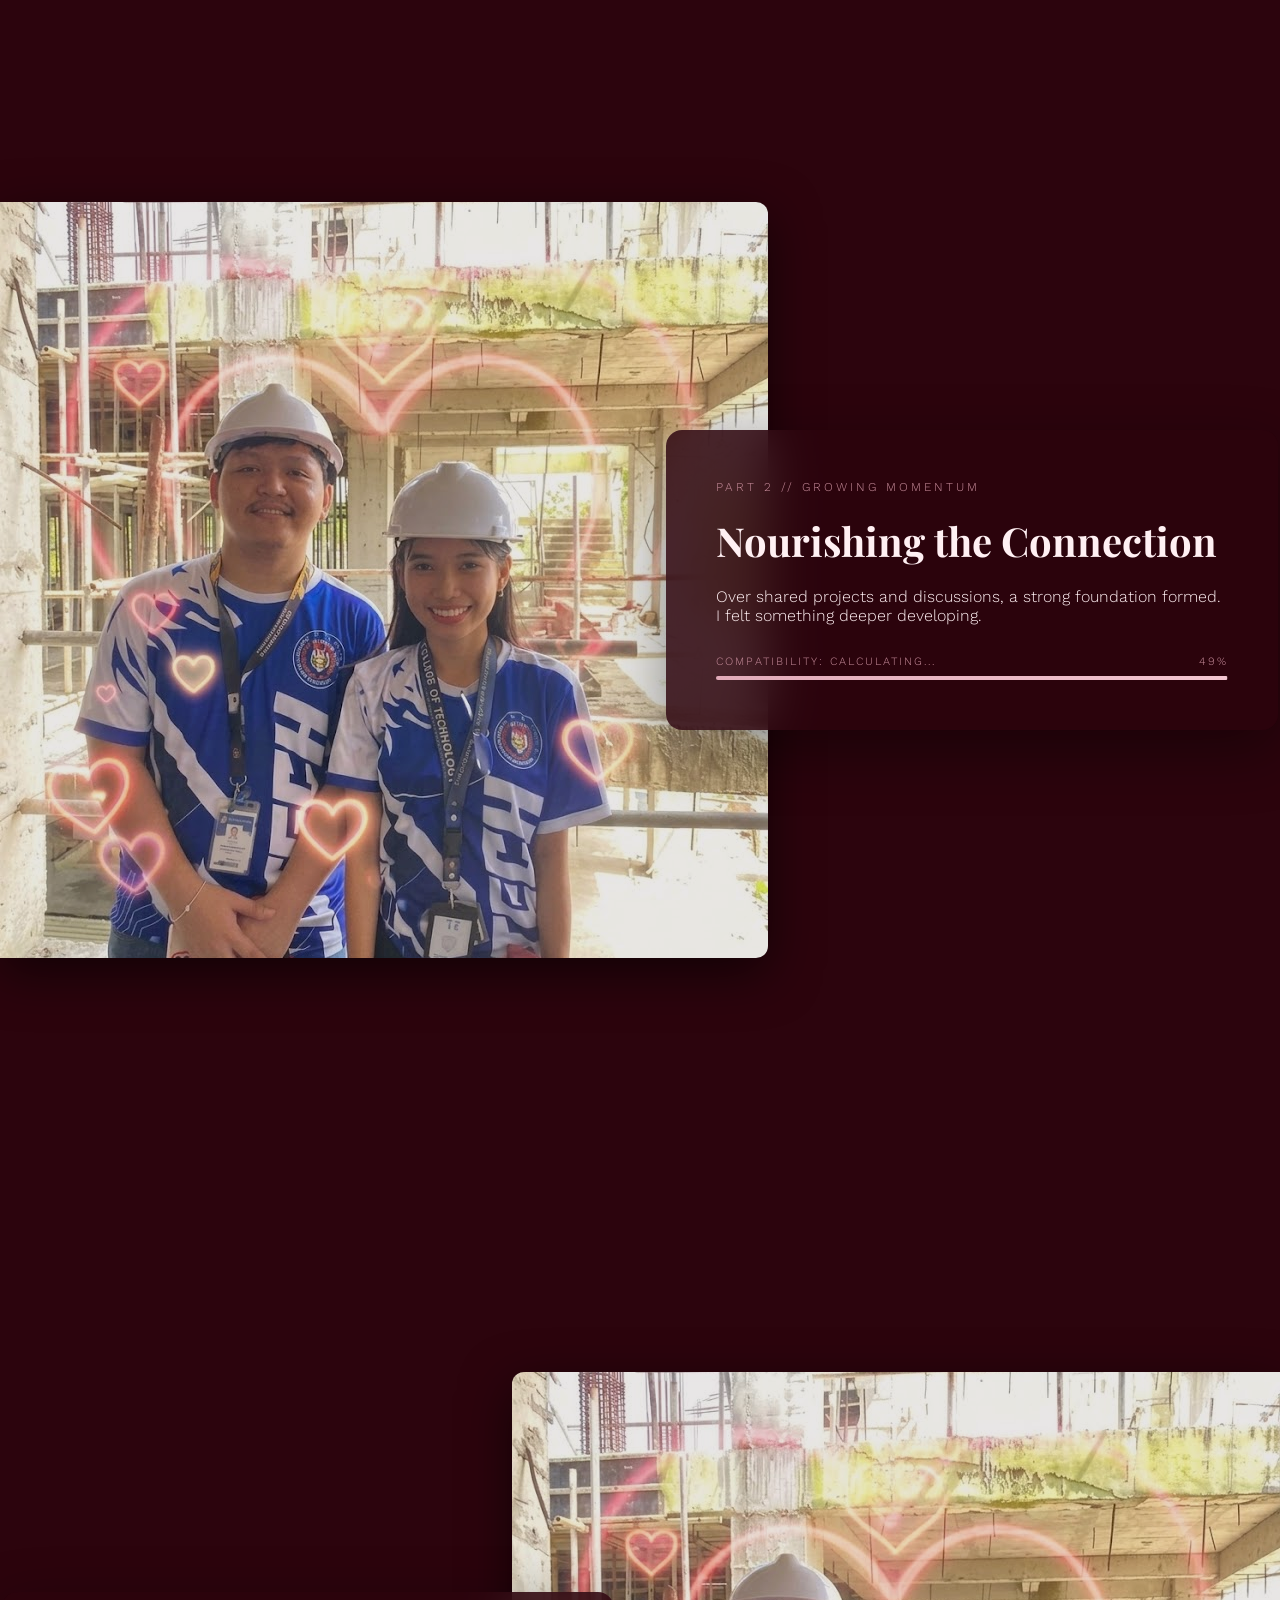
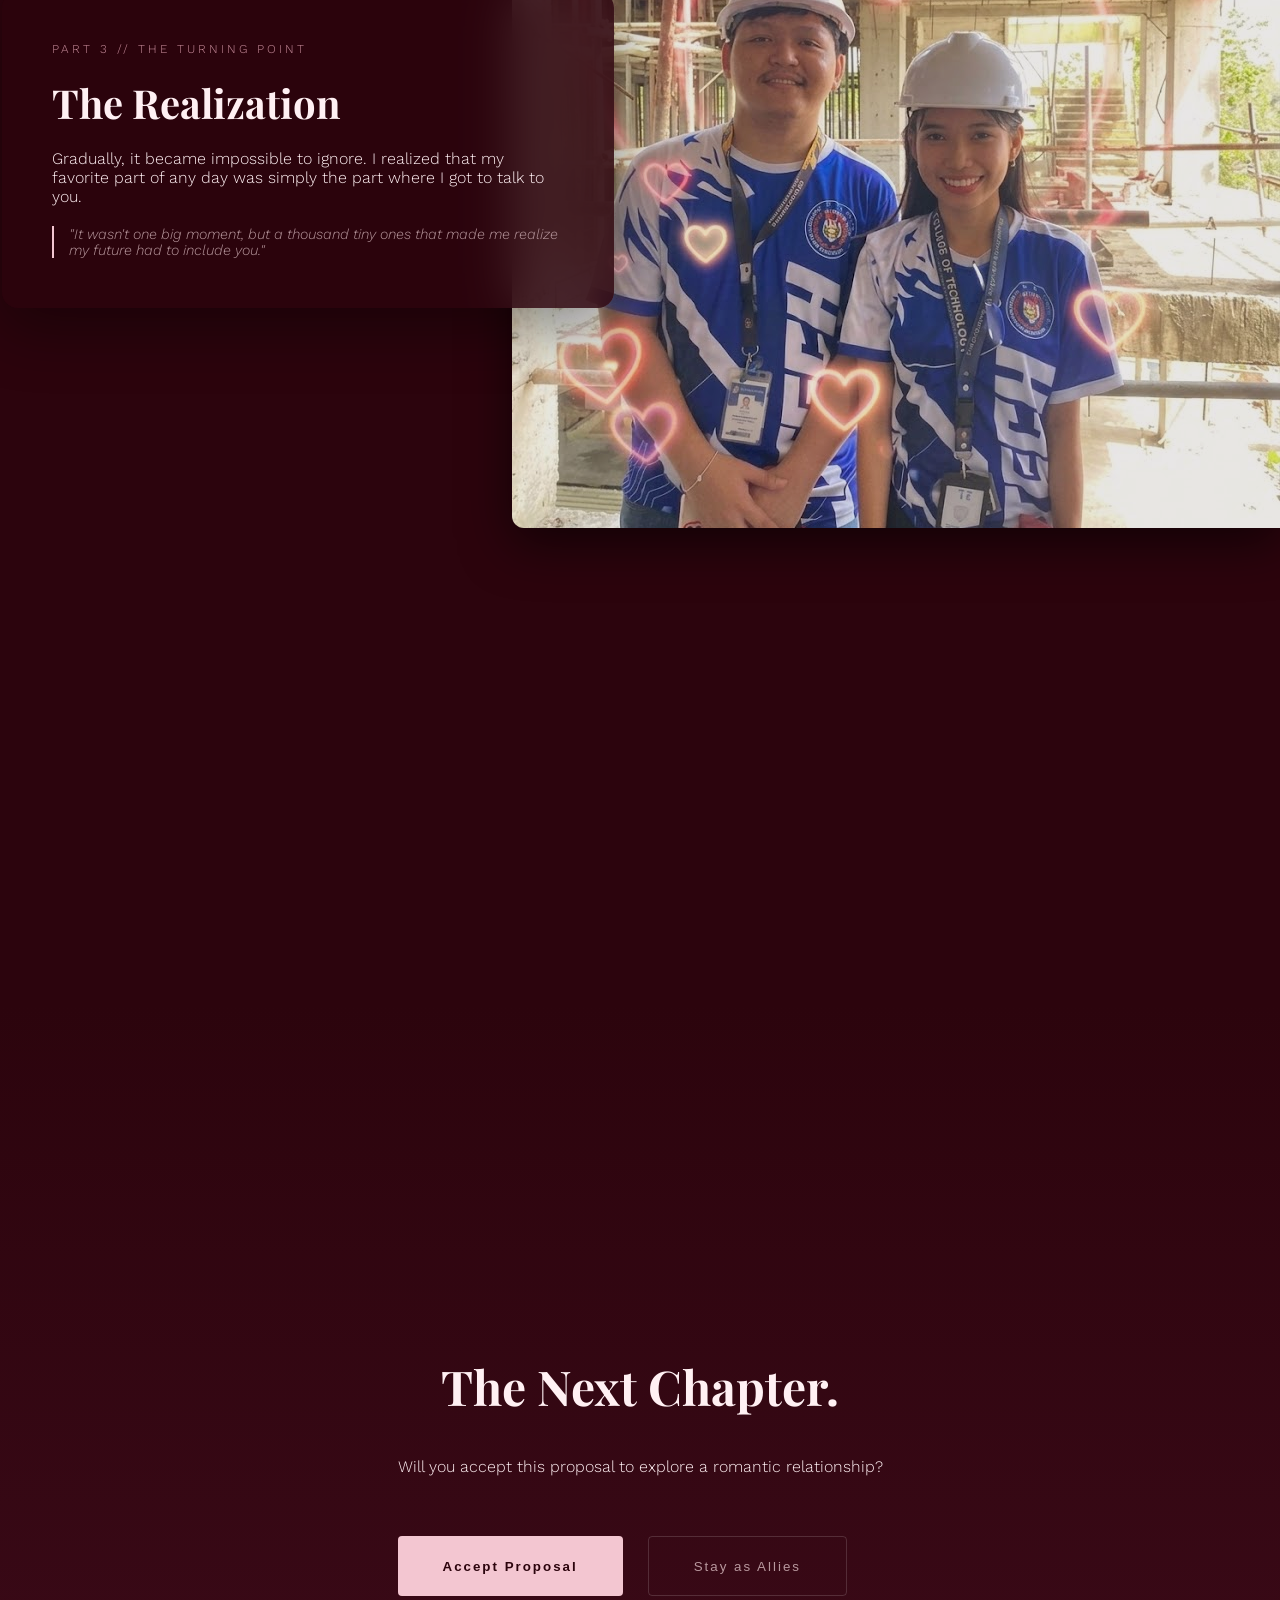
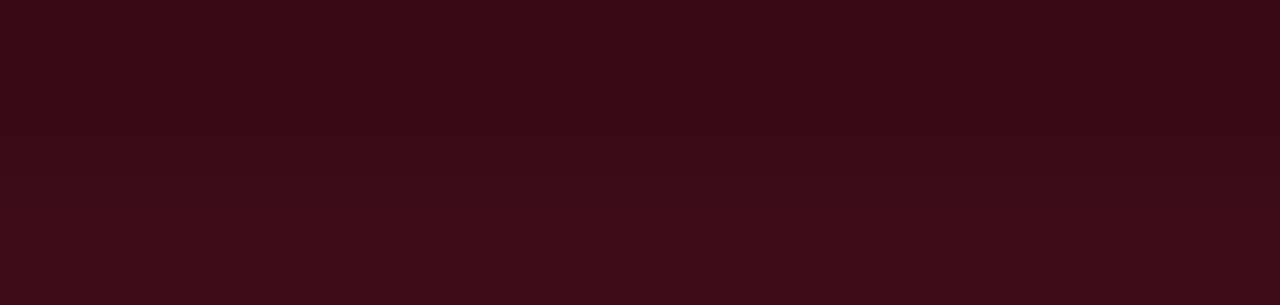
==== commit cf02edd9: "Update print statement from 'Hello' to 'Goodbye'" ====
--- a/index.html
+++ b/index.html
@@ -16,24 +16,41 @@
             --glass-base: rgba(44, 4, 13, 0.85);
         }
 
-        /* --- NEW: FLOATING PETALS LAYER --- */
+        /* NEW: Scroll Progress Bar */
+        #scroll-progress {
+            position: fixed;
+            top: 0;
+            left: 0;
+            width: 0%;
+            height: 4px;
+            background: var(--accent-main);
+            z-index: 10001;
+            box-shadow: 0 0 10px var(--accent-main);
+            transition: width 0.2s ease-out;
+        }
+
         #petal-container {
             position: fixed;
             top: 0; left: 0; width: 100%; height: 100%;
-            pointer-events: none;
-            z-index: 5; /* Behind content, above background */
-            overflow: hidden;
-        }
-        .petal {
+            pointer-events: none; z-index: 5; overflow: hidden;
+        }
+        .petal, .heart-confetti {
             position: absolute;
             background-color: var(--accent-main);
+            pointer-events: none;
+        }
+        .petal {
             border-radius: 150% 0 150% 0;
-            opacity: 0.3;
-            filter: blur(1px);
+            opacity: 0.3; filter: blur(1px);
             animation: fall linear forwards;
         }
-
-        /* --- START OVERLAY --- */
+        /* NEW: Heart Confetti Style */
+        .heart-confetti {
+            font-size: 20px;
+            user-select: none;
+            animation: heartFall 3s linear forwards;
+        }
+
         #startOverlay {
             position: fixed;
             top: 0; left: 0; width: 100%; height: 100%;
@@ -42,277 +59,322 @@
             z-index: 9999; transition: opacity 1s ease;
         }
         #startBtn {
-            padding: 20px 40px;
-            background: transparent;
-            color: var(--accent-main);
-            border: 2px solid var(--accent-main);
-            font-family: 'Playfair Display', serif;
-            font-size: 1.5rem;
-            cursor: pointer;
-            letter-spacing: 2px;
+            padding: 20px 40px; background: transparent;
+            color: var(--accent-main); border: 2px solid var(--accent-main);
+            font-family: 'Playfair Display', serif; font-size: 1.5rem;
+            cursor: pointer; letter-spacing: 2px; transition: 0.3s;
+        }
+        #startBtn:hover { background: var(--accent-main); color: var(--bg-deep); }
+
+        body, html {
+            margin: 0; padding: 0; background-color: var(--bg-deep);
+            color: var(--text-main); font-family: 'Work Sans', sans-serif;
+            font-weight: 300; overflow-x: hidden; scroll-behavior: smooth;
+        }
+
+        .sound-control {
+            position: fixed; top: 20px; right: 20px; z-index: 1000;
+            background: rgba(255, 255, 255, 0.1); backdrop-filter: blur(10px);
+            padding: 10px; border-radius: 50%; cursor: pointer;
+            border: 1px solid rgba(255, 255, 255, 0.2); display: flex;
             transition: 0.3s;
         }
-        #startBtn:hover {
-            background: var(--accent-main);
-            color: var(--bg-deep);
-        }
-
-        body, html {
-            margin: 0; padding: 0;
-            background-color: var(--bg-deep);
-            color: var(--text-main);
-            font-family: 'Work Sans', sans-serif;
-            font-weight: 300;
-            overflow-x: hidden;
-            scroll-behavior: smooth;
-        }
-
-        /* --- SOUND CONTROL UI --- */
-        .sound-control {
-            position: fixed;
-            top: 20px;
-            right: 20px;
-            z-index: 1000;
-            background: rgba(255, 255, 255, 0.1);
-            backdrop-filter: blur(10px);
-            padding: 10px;
-            border-radius: 50%;
-            cursor: pointer;
-            border: 1px solid rgba(255, 255, 255, 0.2);
-            transition: 0.3s;
-            display: flex;
-            align-items: center;
-            justify-content: center;
-        }
-        .sound-control svg { width: 20px; height: 20px; fill: var(--accent-main); }
-
-        /* --- HERO --- */
+        .sound-control:hover { background: rgba(255, 255, 255, 0.2); transform: scale(1.1); }
+        .sound-control svg { width: 24px; height: 24px; fill: var(--accent-main); }
+
         .cover {
-            height: 100vh; width: 100%;
-            display: flex; flex-direction: column;
-            justify-content: center; align-items: center;
-            text-align: center; position: sticky;
-            top: 0; z-index: -1;
-            /* Animated Gradient Background */
+            height: 100vh; width: 100%; display: flex; flex-direction: column;
+            justify-content: center; align-items: center; text-align: center;
+            position: sticky; top: 0; z-index: -1;
             background: radial-gradient(circle at center, #4a0e1c 0%, var(--bg-deep) 100%);
-            background-size: 200% 200%;
-            animation: drift 15s infinite alternate ease-in-out;
+            background-size: 200% 200%; animation: drift 15s infinite alternate ease-in-out;
         }
         .cover h1 { 
-            font-family: 'Playfair Display', serif; 
-            font-size: clamp(2.8rem, 10vw, 5.5rem); 
-            letter-spacing: -2px; margin: 0; padding: 0 10px;
-            animation: fadeInUp 2s ease-out forwards;
-        }
-        .cover h1 i { font-weight: 700; color: var(--accent-main); }
-        .cover p { 
-            font-size: 0.8rem; letter-spacing: 5px; text-transform: uppercase; 
-            color: var(--text-muted); margin-top: 25px; 
-            animation: fadeInUp 2.5s ease-out forwards;
-        }
+            font-family: 'Playfair Display', serif; font-size: clamp(2.4rem, 8vw, 5.5rem); 
+            letter-spacing: -1px; margin: 0; padding: 0 10px; display: inline-block;
+            border-right: 3px solid var(--accent-main); white-space: nowrap;
+            overflow: hidden; width: fit-content;
+        }
+        /* --- NEW: Interactive Text Glow Effects --- */
+
+/* Targets the main typewriter title and section headers */
+h1, h2, .stage-meta {
+    transition: text-shadow 0.4s ease, color 0.4s ease;
+    cursor: default;
+}
+
+h1:hover, h2:hover {
+    color: #fff; /* Brightens slightly */
+    text-shadow: 0 0 10px var(--accent-main), 
+                 0 0 20px var(--accent-alt), 
+                 0 0 30px var(--accent-main);
+}
+
+/* Specific glow for the Stage Meta (the "PART 1 //" text) */
+.stage-meta:hover {
+    color: var(--accent-main);
+    text-shadow: 0 0 8px var(--accent-premium);
+}
+
+/* Smooth transition for the confession question */
+#offer p {
+    transition: all 0.5s ease;
+}
+
+#offer p:hover {
+    color: var(--accent-main);
+    text-shadow: 0 0 5px rgba(243, 198, 209, 0.5);
+}
+
+/* Adding a subtle glow to the buttons when hovered */
+#yesBtn:hover, #noBtn:hover {
+    box-shadow: 0 0 20px var(--accent-main);
+    transform: translateY(-2px);
+}
+        .cursor-blink { animation: blink 0.8s step-end infinite; }
+        @keyframes blink { from, to { border-color: transparent } 50% { border-color: var(--accent-main); } }
 
         .journey-wrapper { background-color: var(--bg-deep); position: relative; z-index: 1; padding-bottom: 25vh; }
 
-        /* --- STAGES --- */
-        .stage { height: 100vh; width: 100%; display: flex; align-items: center; position: relative; margin-bottom: 20vh; }
+        .stage { height: 120vh; width: 100%; display: flex; align-items: center; position: relative; margin-bottom: 10vh; }
         .stage.reverse { justify-content: flex-end; }
         .stage-image {
-            width: 60%; height: 80%; overflow: hidden; position: absolute; top: 10%; z-index: 1;
-            box-shadow: 0 15px 50px rgba(0,0,0,0.6); background-color: #1a0208; border: 1px solid rgba(255,255,255,0.03);
+            width: 60%; height: 70%; overflow: hidden; position: absolute; top: 15%; z-index: 1;
+            box-shadow: 0 15px 50px rgba(0,0,0,0.6); background-color: #1a0208;
+            /* Added perspective for parallax */
+            perspective: 1000px;
         }
         .stage.normal .stage-image { left: 0; border-radius: 0 12px 12px 0; }
         .stage.reverse .stage-image { right: 0; border-radius: 12px 0 0 12px; }
+        .stage-image img { 
+            width: 100%; height: 100%; object-fit: cover; opacity: 0.7; 
+            transition: transform 0.5s ease-out, opacity 3s, filter 2.5s ease; 
+        }
+        .stage-image img.zoom { opacity: 0.9; }
+
+        .stage-content {
+            width: 40%; background: var(--glass-base); backdrop-filter: blur(25px);
+            padding: 50px; border-radius: 16px; z-index: 2; position: relative;
+            box-shadow: 0 20px 60px rgba(0,0,0,0.4); opacity: 0; transform: translateY(60px);
+            transition: 1.5s cubic-bezier(0.22, 1, 0.36, 1);
+        }
+        .stage.normal .stage-content { left: 52%; }
+        .stage.reverse .stage-content { right: 52%; }
+        .stage-content.visible { opacity: 1; transform: translateY(0); }
+
+        .stage-meta { color: var(--accent-premium); letter-spacing: 3px; text-transform: uppercase; font-size: 0.75rem; margin-bottom: 20px; display: block; }
+        .stage h2 { font-family: 'Playfair Display', serif; font-size: 2.5rem; margin: 0 0 20px 0; }
+
+        .chat-container { display: flex; flex-direction: column; gap: 12px; margin-top: 25px; }
+        .bubble {
+            max-width: 85%; padding: 12px 16px; border-radius: 18px; font-size: 0.9rem;
+            opacity: 0; transform: scale(0.9); transition: 0.6s cubic-bezier(0.175, 0.885, 0.32, 1.275);
+        }
+        .visible .bubble { opacity: 1; transform: scale(1); }
+        .bubble.them { align-self: flex-start; background: rgba(255,255,255,0.1); border: 1px solid rgba(255,255,255,0.15); border-bottom-left-radius: 4px; }
+        .bubble.me { align-self: flex-end; background: var(--accent-main); color: var(--bg-deep); border-bottom-right-radius: 4px; font-weight: 600; }
+        .bubble:nth-child(1) { transition-delay: 0.8s; }
+        .bubble:nth-child(2) { transition-delay: 1.8s; }
+        .bubble:nth-child(3) { transition-delay: 2.8s; }
+        .bubble:nth-child(4) { transition-delay: 3.8s; }
+
+        .polaroid-container { display: flex; flex-wrap: wrap; justify-content: center; gap: 15px; margin-top: 30px; }
+        .polaroid {
+            background: white; padding: 10px 10px 25px 10px; box-shadow: 0 10px 20px rgba(0,0,0,0.3);
+            width: 130px; transition: 0.4s; cursor: pointer; position: relative; z-index: 1;
+        }
+        .polaroid:nth-child(odd) { transform: rotate(-4deg); }
+        .polaroid:nth-child(even) { transform: rotate(4deg); }
+        .polaroid img { width: 100%; height: 110px; object-fit: cover; }
+        .polaroid span { display: block; font-family: 'Playfair Display', serif; font-style: italic; font-size: 0.65rem; color: #333; text-align: center; margin-top: 8px; }
+        .polaroid.active { transform: scale(1.6) rotate(0deg) !important; z-index: 100; box-shadow: 0 20px 40px rgba(0,0,0,0.5); }
+
+        .progress-wrapper { margin-top: 30px; }
+        .progress-label { display: flex; justify-content: space-between; font-size: 0.7rem; text-transform: uppercase; letter-spacing: 2px; color: var(--accent-premium); margin-bottom: 8px; }
+        .bar-bg { width: 100%; height: 4px; background: rgba(255, 255, 255, 0.1); border-radius: 10px; overflow: hidden; }
+        .bar-fill { width: 0%; height: 100%; background: linear-gradient(90deg, var(--accent-alt), var(--accent-main)); box-shadow: 0 0 10px var(--accent-main); transition: width 2.5s cubic-bezier(0.1, 0.5, 0.2, 1); }
+
+        .confession-section {
+            min-height: 100vh; width: 100%; background: linear-gradient(180deg, var(--bg-deep) 0%, #3e0b1a 100%);
+            display: flex; justify-content: center; align-items: center; flex-direction: column; text-align: center;
+            padding: 20px; box-sizing: border-box;
+        }
+        .btn-group { margin-top: 60px; display: flex; gap: 25px; min-height: 60px; position: relative; }
+        button { padding: 15px 45px; border-radius: 4px; border: none; cursor: pointer; letter-spacing: 2px; transition: 0.4s; }
+        #yesBtn { background-color: var(--accent-main); color: var(--bg-deep); font-weight: 600; animation: pulseGlow 2s infinite; }
+        #noBtn { background: transparent; color: var(--text-muted); border: 1px solid rgba(255,255,255,0.15); transition: 0.2s; }
         
-        /* Smooth zoom transition */
-        .stage-image img { 
-            width: 100%; height: 100%; object-fit: cover; opacity: 0.8; 
-            transition: transform 6s cubic-bezier(0.16, 1, 0.3, 1), opacity 3s; 
-        }
-        .stage-image img.zoom { transform: scale(1.15); opacity: 0.95; }
-
-        .stage-content {
-            width: 38%; background: var(--glass-base); backdrop-filter: blur(25px);
-            padding: 65px; border-radius: 16px; z-index: 2; position: relative;
-            box-shadow: 0 20px 60px rgba(0,0,0,0.4); opacity: 0; transform: translateY(60px);
-            transition: 1.8s cubic-bezier(0.22, 1, 0.36, 1);
-        }
-        .stage.normal .stage-content { left: 56%; }
-        .stage.reverse .stage-content { right: 56%; }
-        .stage-content.visible { opacity: 1; transform: translateY(0); }
-
-        .stage-meta { color: var(--accent-premium); letter-spacing: 3px; text-transform: uppercase; font-size: 0.75rem; margin-bottom: 20px; display: block; }
-        .stage h2 { font-family: 'Playfair Display', serif; font-size: 2.7rem; margin: 0 0 30px 0; }
-        .stage p { line-height: 1.9; font-size: 1.1rem; }
-
-        /* --- CONFESSION --- */
-        .confession-section {
-            min-height: 100vh; width: 100%;
-            background: linear-gradient(180deg, var(--bg-deep) 0%, #3e0b1a 100%);
-            display: flex; justify-content: center; align-items: center;
-            flex-direction: column; text-align: center; padding: 100px 25px;
-            border-top: 1px solid rgba(255,255,255,0.03); position: relative; z-index: 2;
-        }
-        .confession-section h2 { font-family: 'Playfair Display', serif; font-size: clamp(2.2rem, 8vw, 3.8rem); color: var(--accent-main); }
-        
-        .btn-group { margin-top: 60px; display: flex; gap: 25px; height: 60px; }
-        button { padding: 20px 55px; border-radius: 4px; border: none; cursor: pointer; text-transform: uppercase; letter-spacing: 2px; transition: 0.4s; }
-        
-        #yesBtn { 
-            background-color: var(--accent-main); color: var(--bg-deep); font-weight: 600; 
-            animation: pulseGlow 2s infinite;
-        }
-        #yesBtn:hover { transform: scale(1.05); filter: brightness(1.1); }
-        #noBtn { background: transparent; color: var(--text-muted); border: 1px solid rgba(255,255,255,0.15); }
-
-        #successMessage { display: none; max-width: 800px; animation: fadeIn 2s ease; }
-        .success-photo-wrapper {
-            width: 100%; max-width: 500px; margin: 40px auto; border-radius: 12px;
-            overflow: hidden; border: 1px solid var(--accent-main);
-            opacity: 0; transform: scale(0.9); transition: 2s cubic-bezier(0.16, 1, 0.3, 1);
-        }
-        .success-photo-wrapper.reveal { opacity: 1; transform: scale(1); }
-        .success-photo-wrapper img { width: 100%; display: block; }
-        .heart { color: var(--accent-main); animation: heartBeat 1.5s infinite, fadeInUp 1s; font-size: 3rem; margin-top: 20px; }
-        
-        /* --- NEW KEYFRAMES --- */
+        #successMessage { display: none; animation: fadeIn 2s ease; }
+        .success-photo-wrapper { width: clamp(280px, 80%, 400px); margin: 40px auto; border-radius: 12px; overflow: hidden; opacity: 0; transition: 2s; }
+        .success-photo-wrapper.reveal { opacity: 1; }
+        .heart { color: var(--accent-main); animation: heartBeat 1.5s infinite; font-size: 3rem; }
+
+        @keyframes fall { to { transform: translateY(110vh) rotate(360deg); } }
+        @keyframes heartFall { 
+            0% { transform: translateY(-10vh) rotate(0deg); opacity: 1; }
+            100% { transform: translateY(100vh) rotate(360deg); opacity: 0; }
+        }
         @keyframes drift { 0% { background-position: 0% 50%; } 100% { background-position: 100% 50%; } }
-        @keyframes fadeInUp { from { opacity: 0; transform: translateY(30px); } to { opacity: 1; transform: translateY(0); } }
         @keyframes heartBeat { 0%, 100% { transform: scale(1); } 50% { transform: scale(1.2); } }
         @keyframes fadeIn { from { opacity: 0; } to { opacity: 1; } }
-        @keyframes pulseGlow {
-            0% { box-shadow: 0 0 0 0 rgba(243, 198, 209, 0.4); }
-            70% { box-shadow: 0 0 0 20px rgba(243, 198, 209, 0); }
-            100% { box-shadow: 0 0 0 0 rgba(243, 198, 209, 0); }
-        }
-        @keyframes fall {
-            to { transform: translateY(110vh) rotate(360deg); }
-        }
-
-        /* --- MOBILE MEDIA QUERY --- */
+        @keyframes pulseGlow { 0% { box-shadow: 0 0 0 0 rgba(243, 198, 209, 0.4); } 70% { box-shadow: 0 0 0 20px rgba(243, 198, 209, 0); } 100% { box-shadow: 0 0 0 0 rgba(243, 198, 209, 0); } }
+
         @media (max-width: 850px) {
-            .cover { position: relative; z-index: 1; }
-            .journey-wrapper { padding-top: 20px; }
-            .stage { height: auto !important; flex-direction: column !important; margin-bottom: 60px !important; padding: 0 15px; }
-            .stage-image { position: relative !important; width: 100% !important; height: 350px !important; top: 0 !important; left: 0 !important; right: 0 !important; border-radius: 12px !important; }
-            .stage-content { width: 95% !important; left: 0 !important; right: 0 !important; margin: -40px auto 0 auto !important; padding: 30px 20px !important; border-radius: 12px; opacity: 1 !important; transform: translateY(0) !important; }
-            .stage h2 { font-size: 1.8rem; margin-bottom: 15px; }
-            .stage p { font-size: 1rem; line-height: 1.6; }
-            .btn-group { flex-direction: column; height: auto; width: 100%; gap: 15px; }
-            button { width: 100%; padding: 18px; }
-            #noBtn { position: relative !important; top: 0 !important; left: 0 !important; margin-top: 5px; }
+            .stage { height: auto; flex-direction: column; margin-bottom: 80px; }
+            .stage-image { position: relative; width: 100%; height: 300px; border-radius: 12px; }
+            .stage-content { width: 90%; margin: -50px auto 0; padding: 30px 20px; opacity: 1; transform: none; left: auto !important; right: auto !important; }
+            .btn-group { flex-direction: column; height: auto; align-items: center; width: 100%; }
+            #noBtn { position: static !important; } /* Disable moving on mobile for better UX */
         }
     </style>
 </head>
 <body>
 
+    <div id="scroll-progress"></div>
     <div id="petal-container"></div>
-
-    <div id="startOverlay">
-        <button id="startBtn">BEGIN THE STORY</button>
+    <div id="startOverlay"><button id="startBtn">BEGIN THE STORY</button></div>
+    <audio id="bgMusic" loop><source src="Zack Tabudlo - Give Me Your Forever (Lyric Video).mp3" type="audio/mpeg"></audio>
+
+    <div class="sound-control" id="muteBtn">
+        <svg id="audioIcon" viewBox="0 0 24 24"><path d="M3 9v6h4l5 5V4L7 9H3zm13.5 3c0-1.77-1.02-3.29-2.5-4.03v8.05c1.48-.73 2.5-2.25 2.5-4.02zM14 3.23v2.06c2.89.86 5 3.54 5 6.71s-2.11 5.85-5 6.71v2.06c4.01-.91 7-4.49 7-8.77s-2.99-7.86-7-8.77z"/></svg>
     </div>
 
-    <audio id="bgMusic" loop>
-        <source src="Zack Tabudlo - Give Me Your Forever (Lyric Video).mp3" type="audio/mpeg">
-    </audio>
-
-    <div class="sound-control" id="muteBtn" title="Toggle Sound">
-        <svg viewBox="0 0 24 24"><path d="M3 9v6h4l5 5V4L7 9H3zm13.5 3c0-1.77-1.02-3.29-2.5-4.03v8.05c1.48-.73 2.5-2.25 2.5-4.02zM14 3.23v2.06c2.89.86 5 3.54 5 6.71s-2.11 5.85-5 6.71v2.06c4.01-.91 7-4.49 7-8.77s-2.99-7.86-7-8.77z"/></svg>
-    </div>
-
     <header class="cover">
-        <p>A Curated Retrospective</p>
-        <h1>A Story <i>Shared</i>.</h1>
-        <p>Scroll to Begin</p>
+        <p style="text-transform: uppercase; letter-spacing: 5px; font-size: 0.7rem; opacity: 0.7;">A Curated Retrospective</p>
+        <h1 id="typewriter" class="cursor-blink"></h1>
+        <p style="margin-top: 20px; font-style: italic; opacity: 0.6;">Scroll to Begin</p>
     </header>
 
     <div class="journey-wrapper">
         <div class="stage normal">
-            <div class="stage-image"><img src="frist-inter.png"></div>
+            <div class="stage-image"><img src="unnamed (1).jpg" class="parallax-img"></div>
             <div class="stage-content">
                 <span class="stage-meta">PART 1 // The Origin Point</span>
                 <h2>First Impressions</h2>
-                <p>It started as an ordinary interaction, just another casual exchange in the flow of the day. I first met you at BISU, and at that time, I honestly didn’t notice you much—you were simply one of the many faces around. But somehow, that ordinary moment quietly became the beginning of something that would later mean so much to me.</p>
+                <p>It started as an ordinary interaction, but I clearly remember when the tone shifted.</p>
+                <div class="chat-container">
+                    <div class="bubble them">"Hey! Do you happen to have the link for today's meeting?"</div>
+                    <div class="bubble me">"Just sent it! Though I'm about 90% sure I'm going to be late anyway."</div>
+                    <div class="bubble them">"Haha typical. I'll save you a virtual seat then."</div>
+                    <div class="bubble me">"Deal. Don't let them start the important stuff without me!"</div>
+                </div>
             </div>
         </div>
 
         <div class="stage reverse">
-            <div class="stage-image"><img src="unnamed (1).jpg"></div>
+            <div class="stage-image"><img src="unnamed (1).jpg" style="filter: blur(5px); opacity: 0.3;" class="parallax-img"></div>
+            <div class="stage-content">
+                <span class="stage-meta">INTERLUDE // Stolen Moments</span>
+                <h2>The Little Things</h2>
+                <p>Beyond the milestones, it's these snapshots I replay the most. (Tap to zoom)</p>
+                <div class="polaroid-container">
+                    <div class="polaroid" onclick="this.classList.toggle('active')"><img src="unnamed (1).jpg"><span>First laugh.</span></div>
+                    <div class="polaroid" onclick="this.classList.toggle('active')"><img src="unnamed (1).jpg"><span>Coffee run.</span></div>
+                    <div class="polaroid" onclick="this.classList.toggle('active')"><img src="unnamed (1).jpg"><span>Just us.</span></div>
+                </div>
+            </div>
+        </div>
+
+        <div class="stage normal">
+            <div class="stage-image"><img src="unnamed (1).jpg" class="parallax-img"></div>
             <div class="stage-content">
                 <span class="stage-meta">PART 2 // Growing Momentum</span>
                 <h2>Nourishing the Connection</h2>
                 <p>Over shared projects and discussions, a strong foundation formed. I felt something deeper developing.</p>
-            </div>
-        </div>
-
-        <div class="stage normal">
-            <div class="stage-image"><img src="unnamed (1).jpg"></div>
+                <div class="progress-wrapper">
+                    <div class="progress-label"><span>Compatibility: Calculating...</span><span id="percent-text">0%</span></div>
+                    <div class="bar-bg"><div class="bar-fill" id="compatibility-bar"></div></div>
+                </div>
+            </div>
+        </div>
+
+        <div class="stage reverse">
+            <div class="stage-image">
+                <img src="unnamed (1).jpg" id="focus-img" style="filter: blur(15px);" class="parallax-img">
+            </div>
             <div class="stage-content">
-                <span class="stage-meta">PART 3 // Key Milestone</span>
-                <h2>When Perspectives Shifted</h2>
-                <p>That conversation when you shared your ambitions. It was the moment I truly saw the person I wanted to share a vision with.</p>
-            </div>
-        </div>
-
-        <div class="stage reverse">
-            <div class="stage-image"><img src="unnamed (1).jpg"></div>
-            <div class="stage-content">
-                <span class="stage-meta">PART 4 // The Turning Point</span>
-                <h2>The Undeniable Realization</h2>
-                <p>Gradually, it became impossible to ignore. I realized that my future, quite simply, had to include you.</p>
-            </div>
-        </div>
-
-        <div class="stage normal">
-            <div class="stage-image"><img src="unnamed (1).jpg"></div>
-            <div class="stage-content">
-                <span class="stage-meta">PART 5 // Standing at the Peak</span>
-                <h2>The Present Day</h2>
-                <p>I value what we have built. It's time to take the definitive next step.</p>
-            </div>
-        </div>
-
-        <div class="stage reverse">
-            <div class="stage-image"><img src="unnamed (1).jpg"></div>
-            <div class="stage-content">
-                <span class="stage-meta">PART 6 // Definitive Conclusion</span>
-                <h2>The Final Statement</h2>
-                <p>The realization is complete: I want to explore an exceptional romantic connection together.</p>
+                <span class="stage-meta">PART 3 // The Turning Point</span>
+                <h2>The Realization</h2>
+                <p>Gradually, it became impossible to ignore. I realized that my favorite part of any day was simply the part where I got to talk to you.</p>
+                <div style="margin-top: 20px; padding-left: 15px; border-left: 2px solid var(--accent-main); font-style: italic; color: var(--text-muted); font-size: 0.9rem;">
+                    "It wasn't one big moment, but a thousand tiny ones that made me realize my future had to include you."
+                </div>
             </div>
         </div>
     </div>
 
     <section class="confession-section">
         <div id="offer">
-            <h2>The Next Chapter.</h2>
-            <p>Will you accept this proposal to explore a romantic relationship together?</p>
+            <h2 style="font-family: 'Playfair Display', serif; font-size: 3rem;">The Next Chapter.</h2>
+            <p style="max-width: 500px; margin: 0 auto;">Will you accept this proposal to explore a romantic relationship?</p>
             <div class="btn-group">
                 <button id="yesBtn">Accept Proposal</button>
                 <button id="noBtn">Stay as Allies</button>
             </div>
         </div>
-        
         <div id="successMessage">
-            <h2 style="font-size: 2.5rem;">It's a wonderful decision.</h2>
-            <div class="success-photo-wrapper" id="successPhoto">
-                <img src="unnamed (1).jpg" alt="Our Next Chapter">
-            </div>
-            <p>I'll finalize the details of our celebratory outing soon.</p>
+            <h2 style="font-family: 'Playfair Display', serif; font-size: 2.5rem;">It's a wonderful decision.</h2>
+            <div class="success-photo-wrapper" id="successPhoto"><img src="unnamed (1).jpg" style="width:100%"></div>
             <div class="heart">♥</div>
         </div>
     </section>
 
     <script>
+        const startBtn = document.getElementById('startBtn');
+        const startOverlay = document.getElementById('startOverlay');
+        const typewriterElement = document.getElementById('typewriter');
         const bgMusic = document.getElementById('bgMusic');
         const muteBtn = document.getElementById('muteBtn');
-        const yesBtn = document.getElementById('yesBtn');
-        const offer = document.getElementById('offer');
-        const successMessage = document.getElementById('successMessage');
-        const successPhoto = document.getElementById('successPhoto');
-        const startBtn = document.getElementById('startBtn');
-        const startOverlay = document.getElementById('startOverlay');
-        const petalContainer = document.getElementById('petal-container');
-
-        // Logic for petals
+        const audioIcon = document.getElementById('audioIcon');
+        const progressBar = document.getElementById('scroll-progress');
+        let charIndex = 0;
+        const textToType = "A Story Shared.";
+
+        // --- IMPROVED AUDIO: Fade In Logic ---
+        function fadeInAudio(audio, targetVolume, duration) {
+            audio.volume = 0;
+            const step = targetVolume / (duration / 50);
+            const fade = setInterval(() => {
+                if (audio.volume < targetVolume) {
+                    audio.volume = Math.min(targetVolume, audio.volume + step);
+                } else {
+                    clearInterval(fade);
+                }
+            }, 50);
+        }
+
+        muteBtn.addEventListener('click', () => {
+            if (bgMusic.muted) {
+                bgMusic.muted = false;
+                audioIcon.innerHTML = '<path d="M3 9v6h4l5 5V4L7 9H3zm13.5 3c0-1.77-1.02-3.29-2.5-4.03v8.05c1.48-.73 2.5-2.25 2.5-4.02zM14 3.23v2.06c2.89.86 5 3.54 5 6.71s-2.11 5.85-5 6.71v2.06c4.01-.91 7-4.49 7-8.77s-2.99-7.86-7-8.77z"/>';
+            } else {
+                bgMusic.muted = true;
+                audioIcon.innerHTML = '<path d="M16.5 12c0-1.77-1.02-3.29-2.5-4.03v2.21l2.45 2.45c.03-.2.05-.41.05-.63zm2.5 0c0 .94-.2 1.82-.54 2.64l1.51 1.51C20.63 14.91 21 13.5 21 12c0-4.28-2.99-7.86-7-8.77v2.06c2.89.86 5 3.54 5 6.71zM4.27 3L3 4.27 7.73 9H3v6h4l5 5v-6.73l4.25 4.25c-.67.52-1.42.93-2.25 1.18v2.06c1.38-.31 2.63-.95 3.69-1.81L19.73 21 21 19.73l-9-9L4.27 3zM12 4L9.91 6.09 12 8.18V4z"/>';
+            }
+        });
+
+        // --- IMPROVED STORY FLOW: Scroll Progress ---
+        window.addEventListener('scroll', () => {
+            const winScroll = document.body.scrollTop || document.documentElement.scrollTop;
+            const height = document.documentElement.scrollHeight - document.documentElement.clientHeight;
+            const scrolled = (winScroll / height) * 100;
+            progressBar.style.width = scrolled + "%";
+        });
+
+        function typeWriter() {
+            if (charIndex < textToType.length) {
+                if (charIndex >= 8) {
+                    typewriterElement.innerHTML = `A Story <i>${textToType.substring(8, charIndex + 1)}</i>`;
+                } else {
+                    typewriterElement.innerHTML = textToType.substring(0, charIndex + 1);
+                }
+                charIndex++;
+                setTimeout(typeWriter, 120);
+            } else {
+                setTimeout(() => typewriterElement.style.borderRight = "none", 1500);
+            }
+        }
+
         function createPetal() {
             const petal = document.createElement('div');
             petal.classList.add('petal');
@@ -320,23 +382,41 @@
             petal.style.width = Math.random() * 15 + 10 + 'px';
             petal.style.height = petal.style.width;
             petal.style.animationDuration = Math.random() * 3 + 5 + 's';
-            petal.style.opacity = Math.random() * 0.5;
-            petalContainer.appendChild(petal);
+            document.getElementById('petal-container').appendChild(petal);
             setTimeout(() => petal.remove(), 8000);
         }
 
-        // Logic for start button (unlocks audio & starts petals)
+        // --- NEW: Heart Confetti Celebration ---
+        function createHeart() {
+            const heart = document.createElement('div');
+            heart.classList.add('heart-confetti');
+            heart.innerHTML = '♥';
+            heart.style.left = Math.random() * 100 + 'vw';
+            heart.style.color = ['#f3c6d1', '#e1abb9', '#ff4d6d'][Math.floor(Math.random() * 3)];
+            heart.style.animationDuration = (Math.random() * 2 + 2) + 's';
+            document.body.appendChild(heart);
+            setTimeout(() => heart.remove(), 3000);
+        }
+
         startBtn.addEventListener('click', () => {
             startOverlay.style.opacity = '0';
-            setTimeout(() => startOverlay.style.display = 'none', 1000);
-            bgMusic.play().catch(err => console.log("Audio play blocked by browser"));
-            bgMusic.volume = 0.6;
-            setInterval(createPetal, 400); // Start the petal effect
-        });
-
-        muteBtn.addEventListener('click', () => {
-            bgMusic.muted = !bgMusic.muted;
-            muteBtn.style.opacity = bgMusic.muted ? "0.5" : "1";
+            setTimeout(() => { startOverlay.style.display = 'none'; typeWriter(); }, 1000);
+            bgMusic.play(); 
+            fadeInAudio(bgMusic, 0.4, 3000); // 3-second fade in
+            setInterval(createPetal, 400);
+        });
+
+        // --- NEW: Subtle Parallax Effect ---
+        document.addEventListener('mousemove', (e) => {
+            const imgs = document.querySelectorAll('.parallax-img');
+            const x = (window.innerWidth / 2 - e.pageX) / 50;
+            const y = (window.innerHeight / 2 - e.pageY) / 50;
+            
+            imgs.forEach(img => {
+                if (img.classList.contains('zoom')) {
+                    img.style.transform = `scale(1.1) translate(${x}px, ${y}px) rotateY(${x/2}deg)`;
+                }
+            });
         });
 
         const stageObserver = new IntersectionObserver((entries) => {
@@ -345,35 +425,68 @@
                     entry.target.querySelector('.stage-content').classList.add('visible');
                     const img = entry.target.querySelector('img');
                     if (img) img.classList.add('zoom');
+                    
+                    const focusImg = entry.target.querySelector('#focus-img');
+                    if (focusImg) focusImg.style.filter = 'blur(0px)';
+                    
+                    const bar = entry.target.querySelector('#compatibility-bar');
+                    const percentText = entry.target.querySelector('#percent-text');
+                    if (bar && percentText && bar.style.width !== '99.9%') {
+                        bar.style.width = '99.9%';
+                        let count = 0;
+                        const interval = setInterval(() => {
+                            if (count >= 99.9) {
+                                percentText.textContent = '99.9%';
+                                clearInterval(interval);
+                            } else {
+                                count += 1.1;
+                                percentText.textContent = Math.floor(count) + '%';
+                            }
+                        }, 30);
+                    }
                 }
             });
-        }, { threshold: 0.15 });
-
+        }, { threshold: 0.2 });
         document.querySelectorAll('.stage').forEach(s => stageObserver.observe(s));
 
-        yesBtn.addEventListener('click', () => {
-            offer.style.display = 'none';
-            successMessage.style.display = 'block';
-            setTimeout(() => successPhoto.classList.add('reveal'), 100);
-            bgMusic.volume = 0.8;
-            // Increase petals on success
-            setInterval(createPetal, 100);
-        });
-
+        // --- IMPROVED YES INTERACTION ---
+        document.getElementById('yesBtn').addEventListener('click', () => {
+            document.getElementById('offer').style.display = 'none';
+            document.getElementById('successMessage').style.display = 'block';
+            setTimeout(() => document.getElementById('successPhoto').classList.add('reveal'), 100);
+            
+            // Celebration!
+            const celebration = setInterval(createHeart, 100);
+            setTimeout(() => clearInterval(celebration), 5000); // Burst for 5 seconds
+        });
+
+        // --- IMPROVED NO INTERACTION (Playful & Less Chaotic) ---
         const noBtn = document.getElementById('noBtn');
+        let noCount = 0;
+        const noTexts = ["Stay as Allies", "Are you sure?", "Think again!", "You clicked the wrong one?", "Maybe Yes?"];
+
         noBtn.addEventListener('mouseover', () => {
             if (window.innerWidth > 850) {
-                const x = Math.random() * (window.innerWidth - 150);
-                const y = Math.random() * (window.innerHeight - 50);
+                // Change text first
+                if (noCount < noTexts.length - 1) {
+                    noCount++;
+                    noBtn.innerText = noTexts[noCount];
+                }
+
+                // Move button gracefully
+                const btnWidth = noBtn.offsetWidth;
+                const btnHeight = noBtn.offsetHeight;
+                
+                // Keep it within visible bounds
+                const newX = Math.random() * (window.innerWidth - btnWidth - 40) + 20;
+                const newY = Math.random() * (window.innerHeight - btnHeight - 40) + 20;
+                
                 noBtn.style.position = 'fixed';
-                noBtn.style.left = x + 'px';
-                noBtn.style.top = y + 'px';
+                noBtn.style.left = `${newX}px`;
+                noBtn.style.top = `${newY}px`;
+                noBtn.style.zIndex = "1000";
             }
         });
     </script>
 </body>
 </html>
-
-
-
-
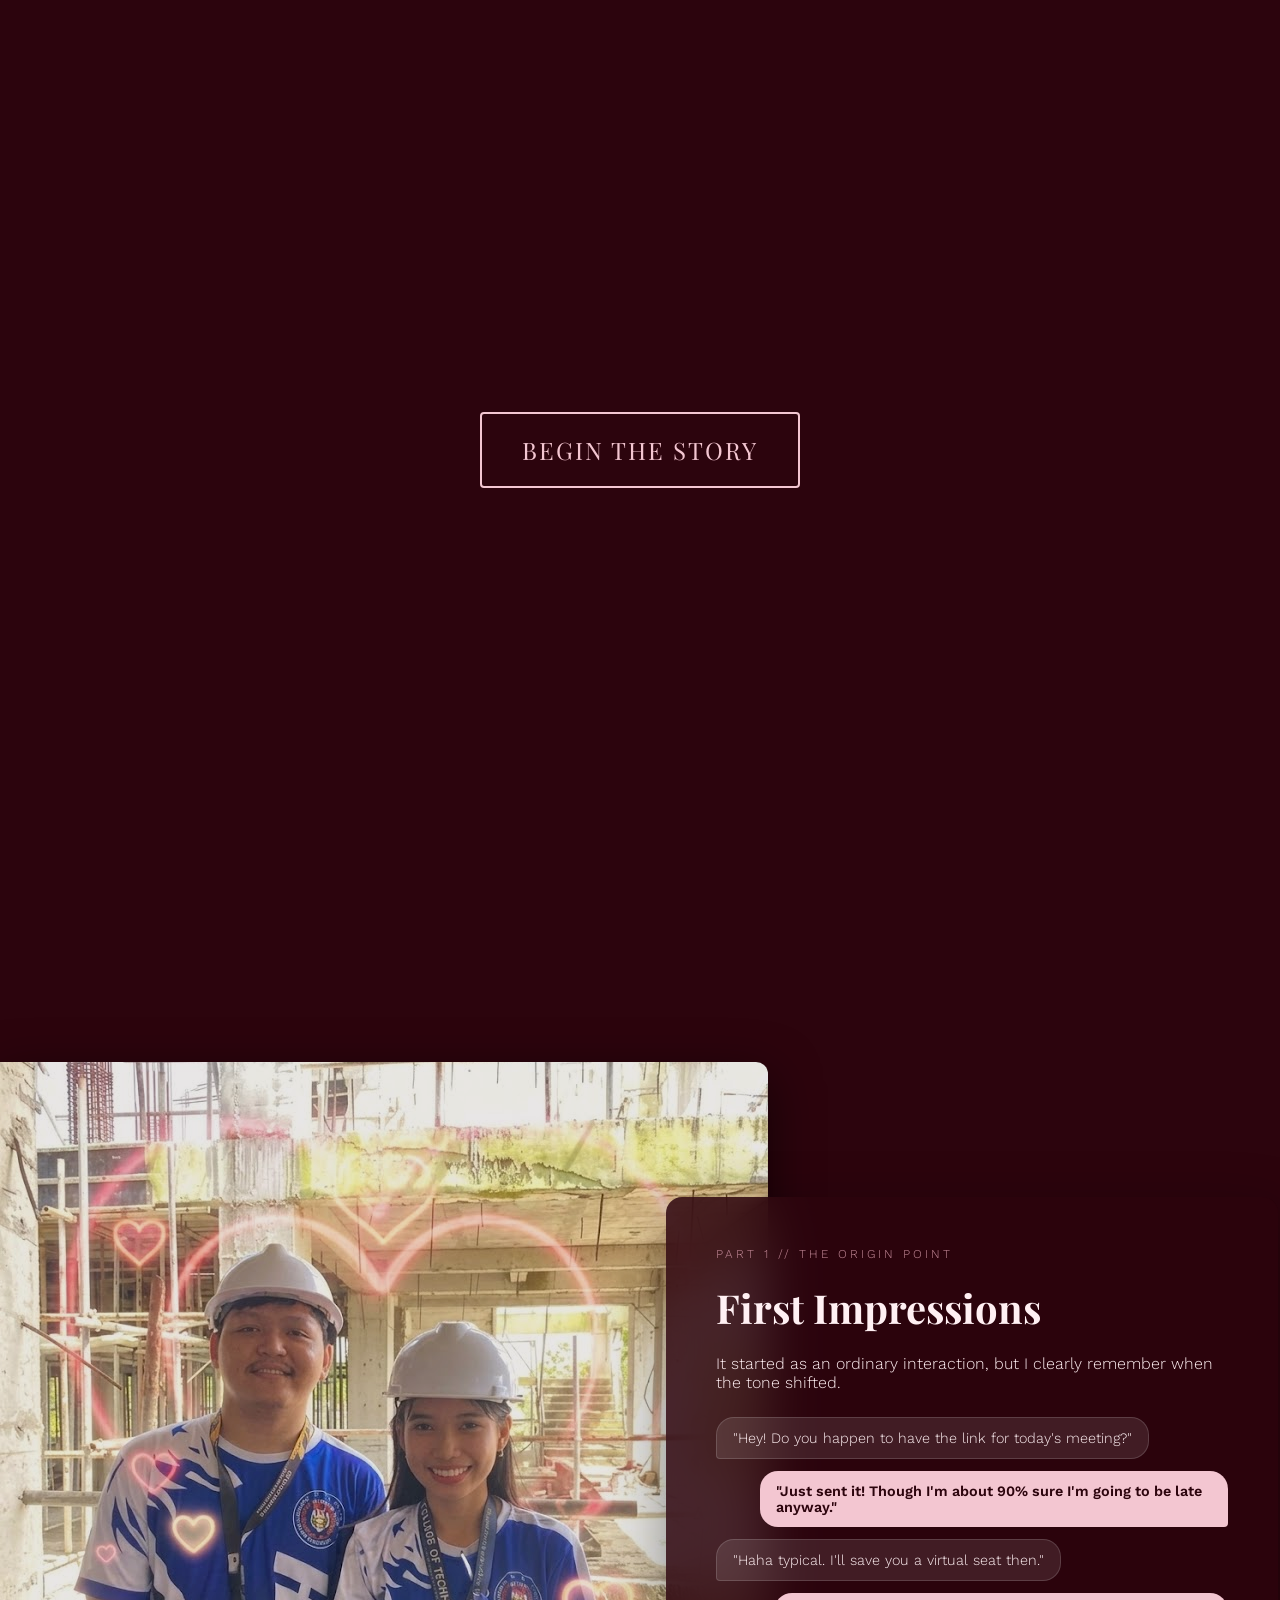
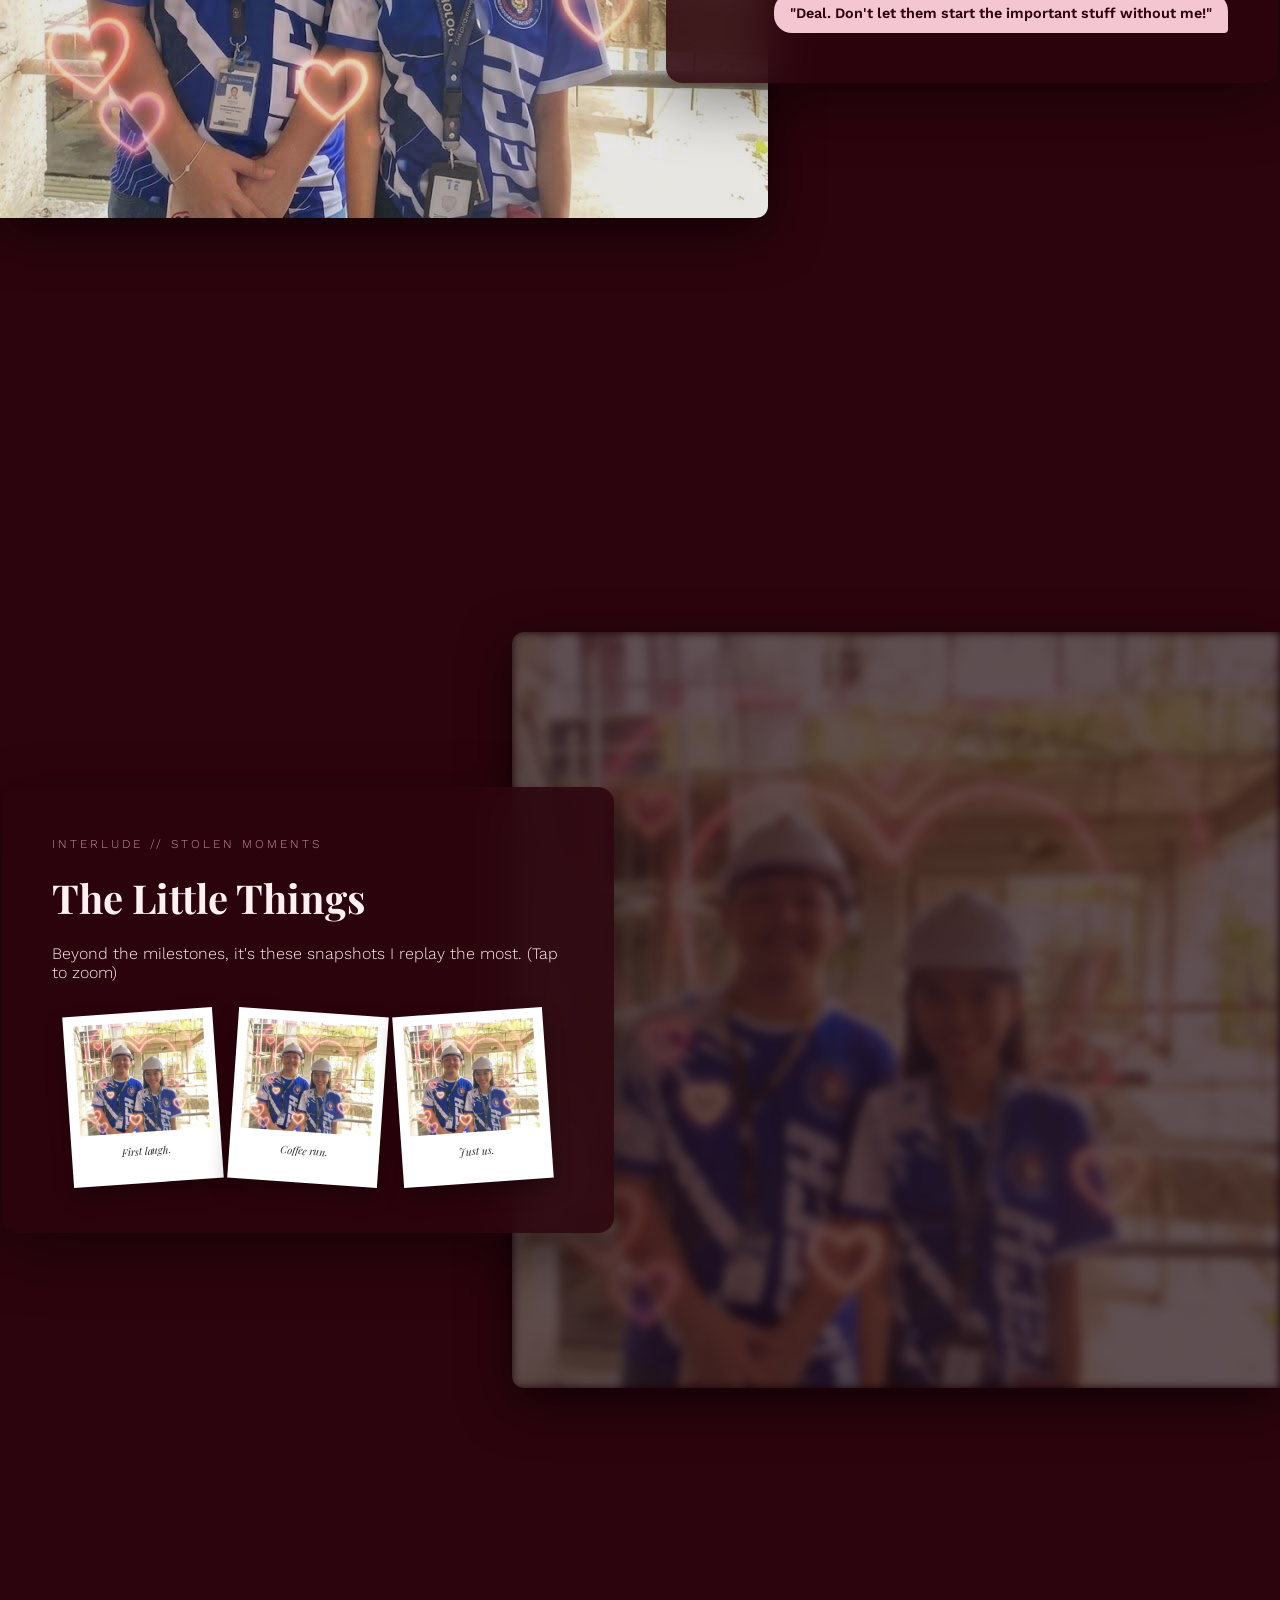
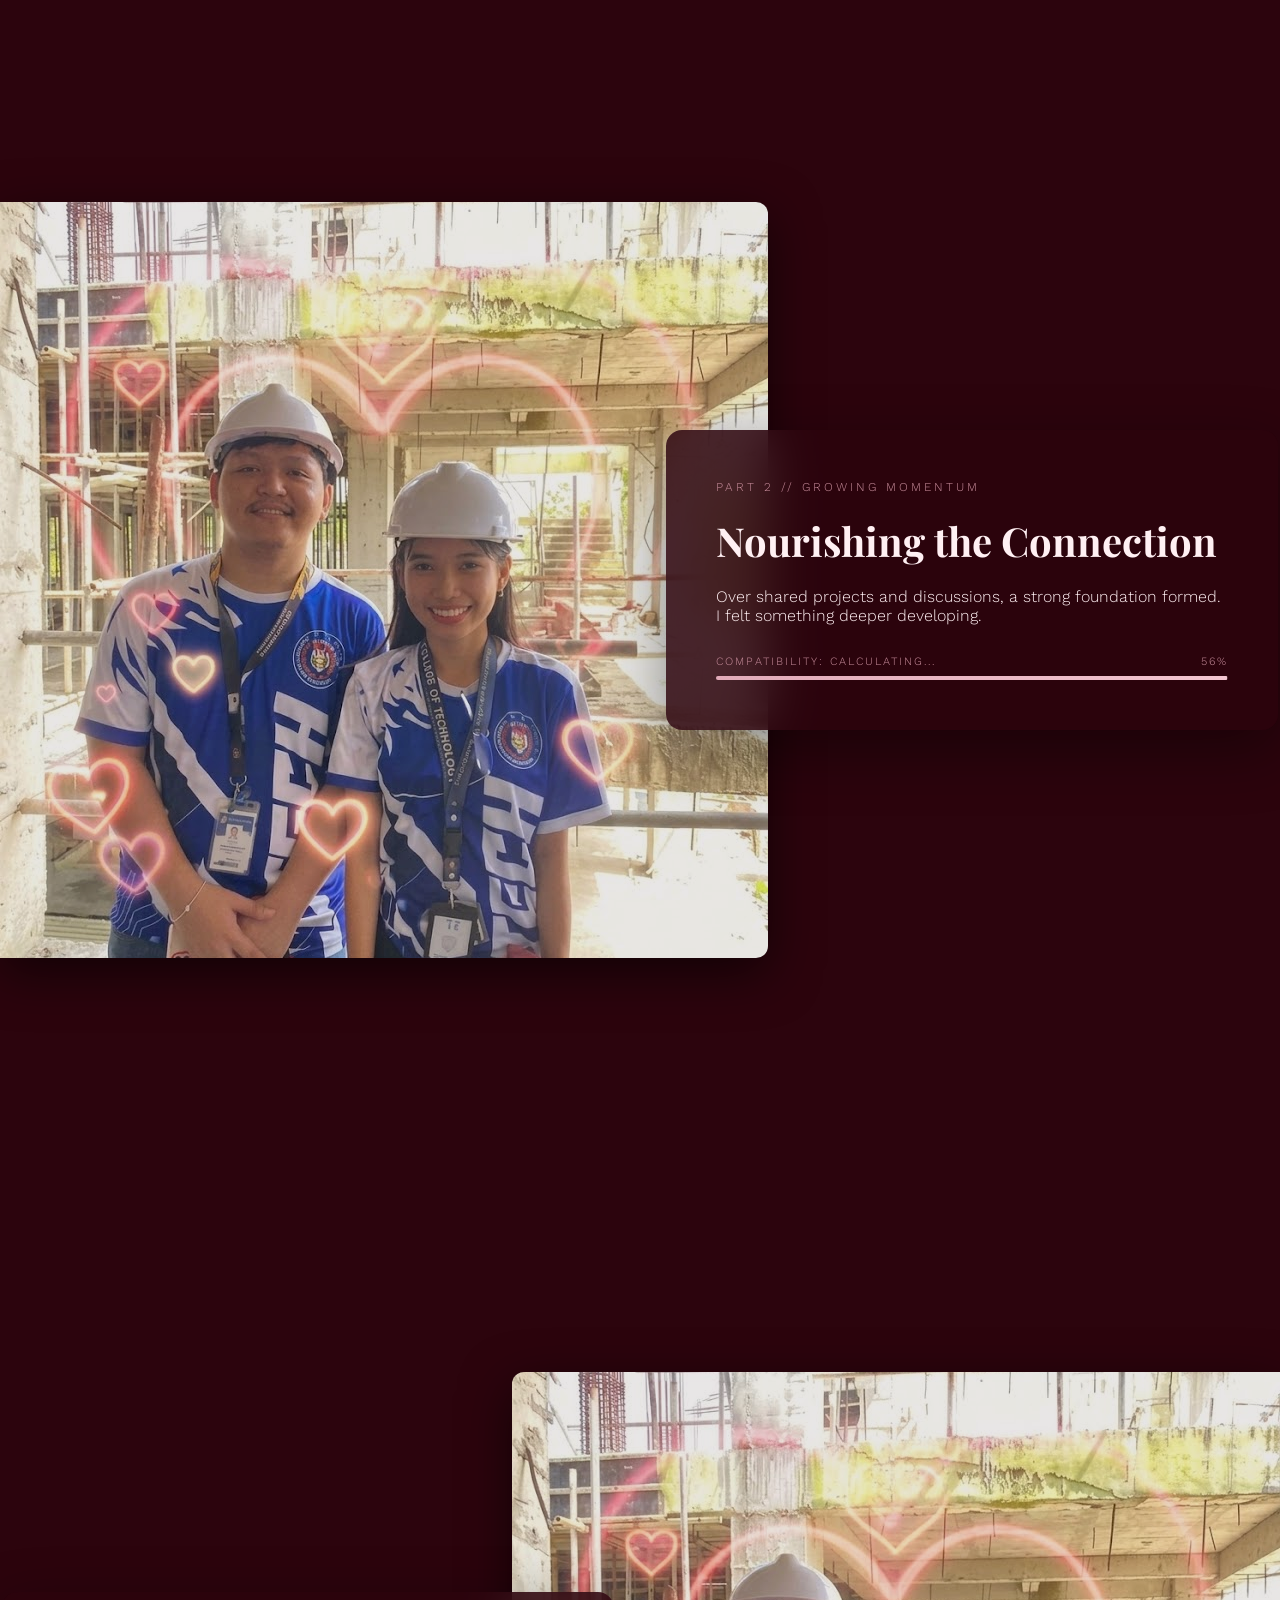
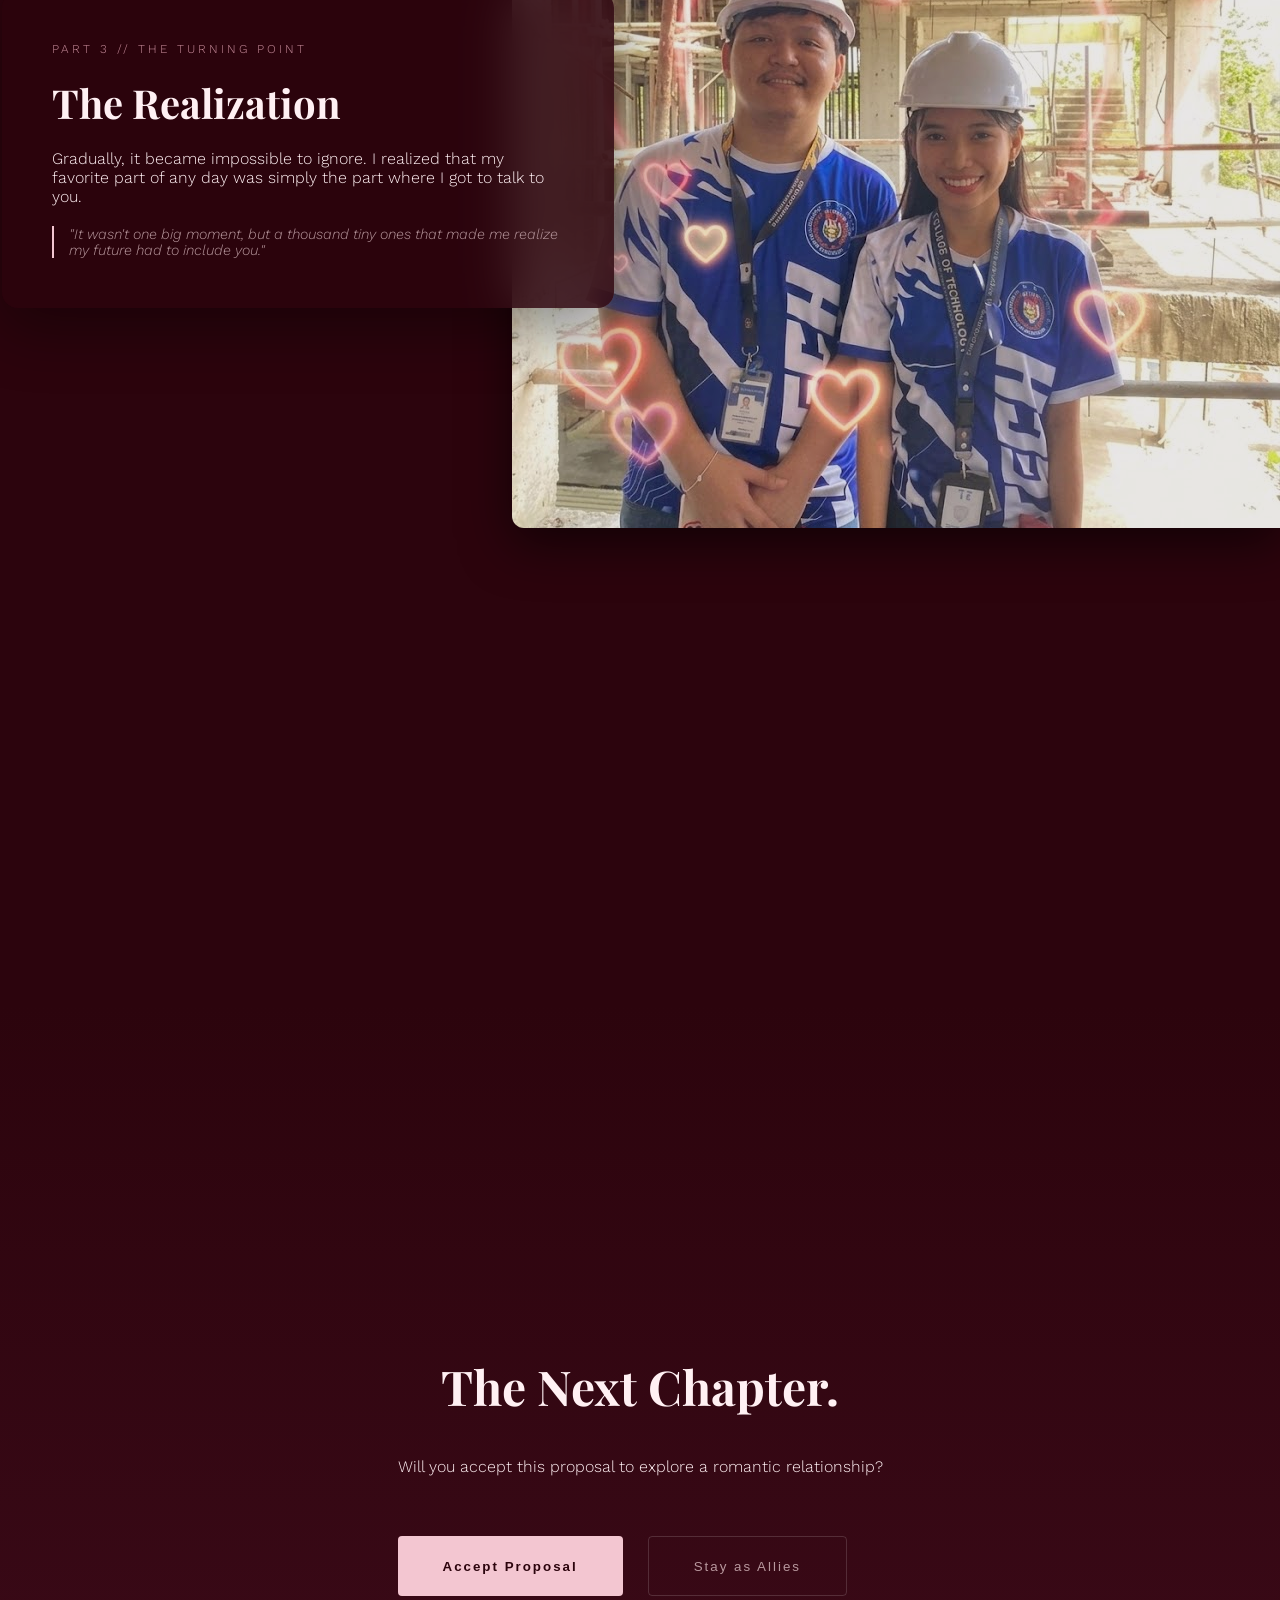
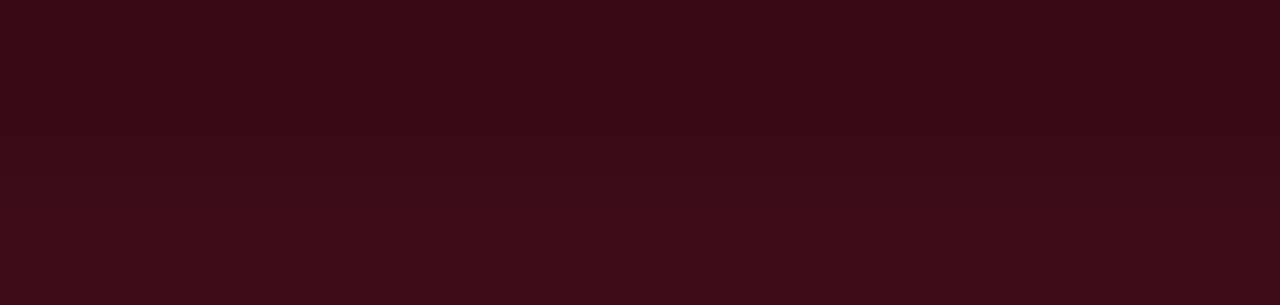
==== commit 72d5adca: "Update index.html" ====
--- a/index.html
+++ b/index.html
@@ -85,7 +85,7 @@
         .cover {
             height: 100vh; width: 100%; display: flex; flex-direction: column;
             justify-content: center; align-items: center; text-align: center;
-            position: sticky; top: 0; z-index: -1;
+            position: sticky; top: 0; z-index: 1;
             background: radial-gradient(circle at center, #4a0e1c 0%, var(--bg-deep) 100%);
             background-size: 200% 200%; animation: drift 15s infinite alternate ease-in-out;
         }
@@ -134,7 +134,7 @@
         .cursor-blink { animation: blink 0.8s step-end infinite; }
         @keyframes blink { from, to { border-color: transparent } 50% { border-color: var(--accent-main); } }
 
-        .journey-wrapper { background-color: var(--bg-deep); position: relative; z-index: 1; padding-bottom: 25vh; }
+        .journey-wrapper { background-color: var(--bg-deep); position: relative; z-index: 2; padding-bottom: 25vh; }
 
         .stage { height: 120vh; width: 100%; display: flex; align-items: center; position: relative; margin-bottom: 10vh; }
         .stage.reverse { justify-content: flex-end; }
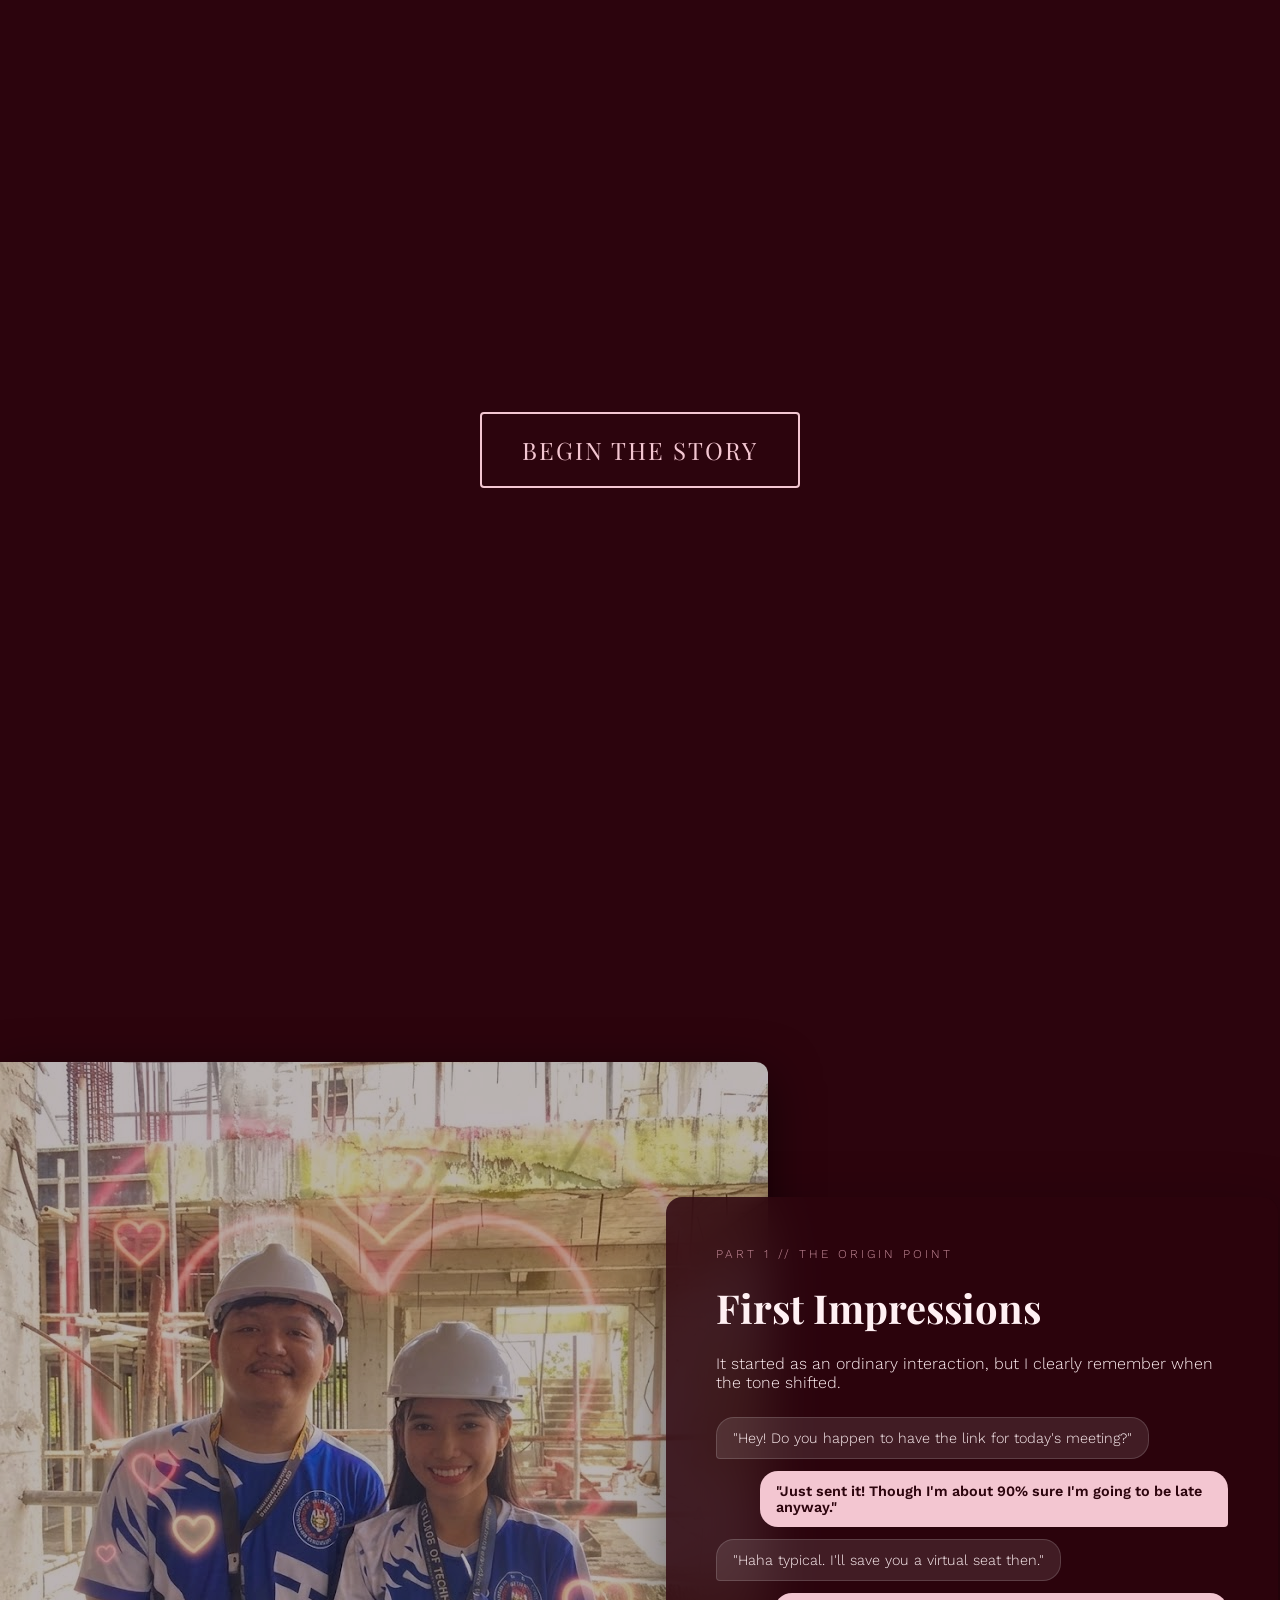
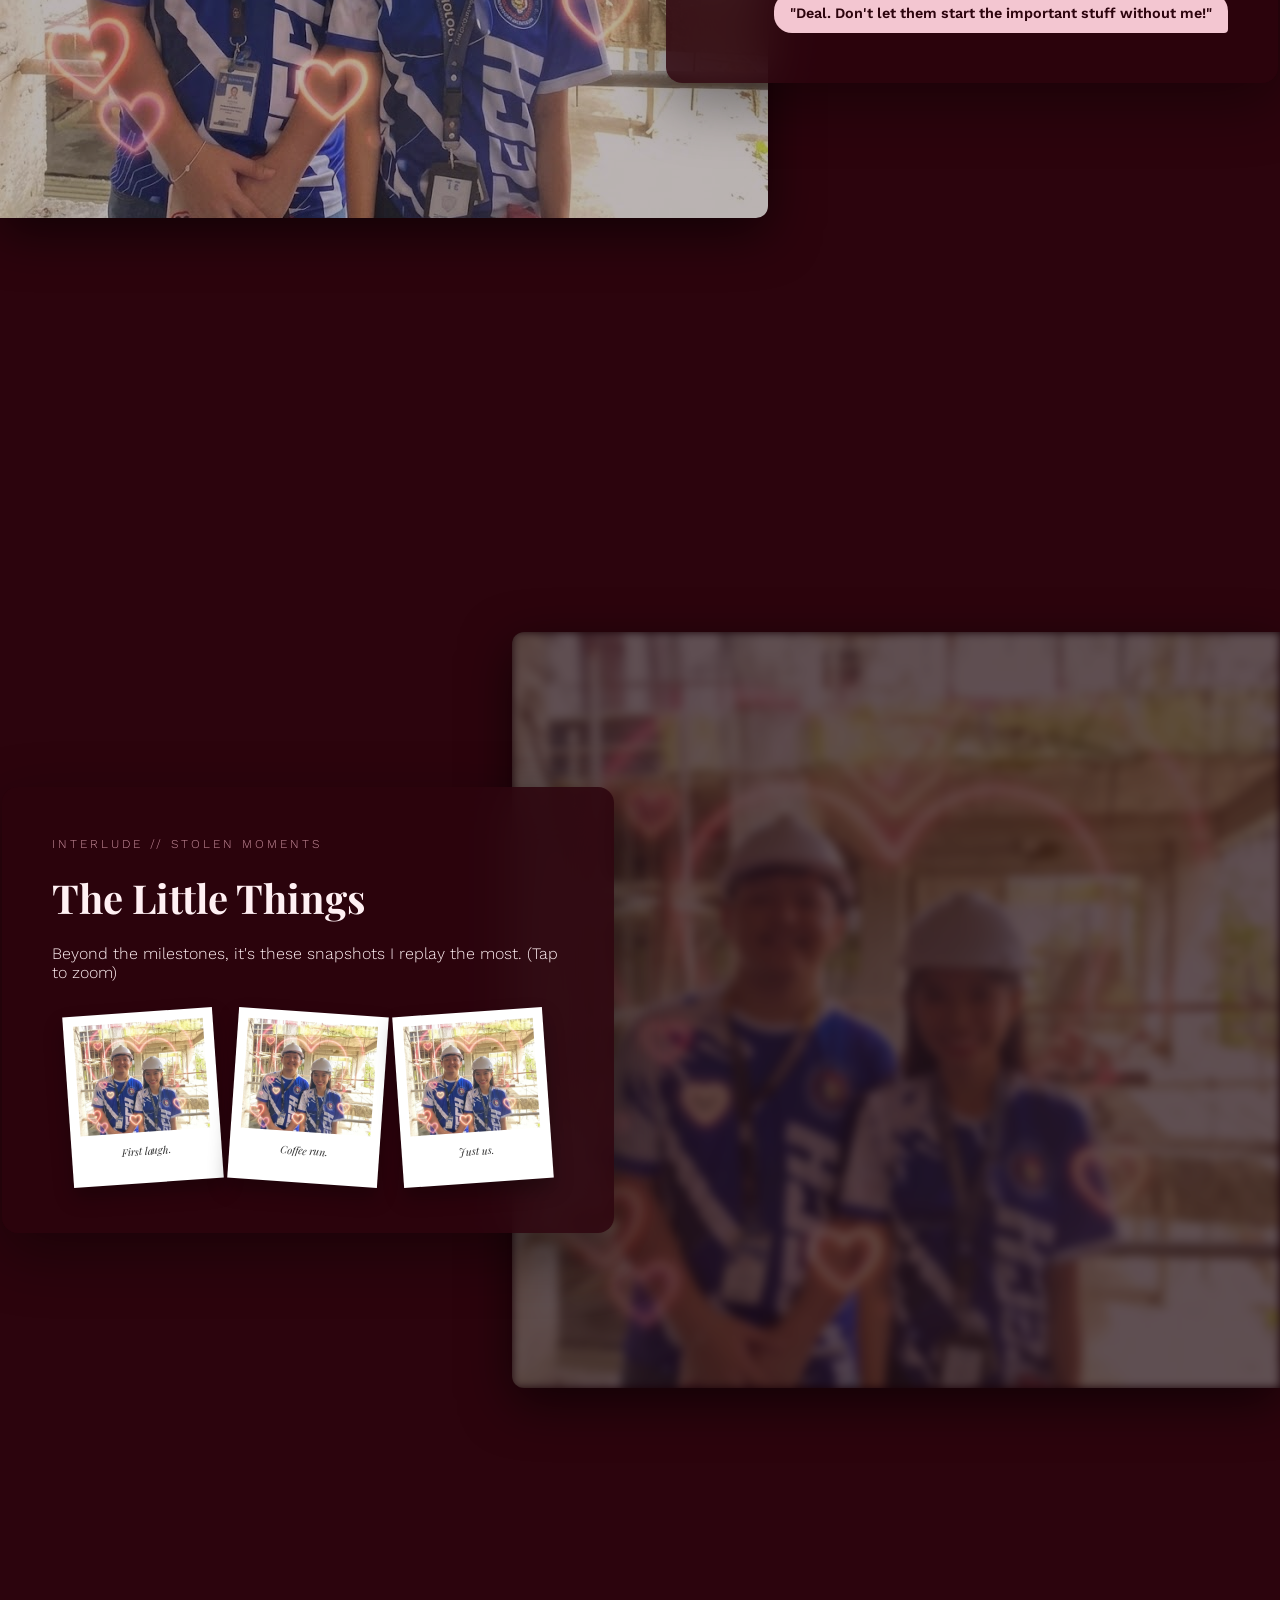
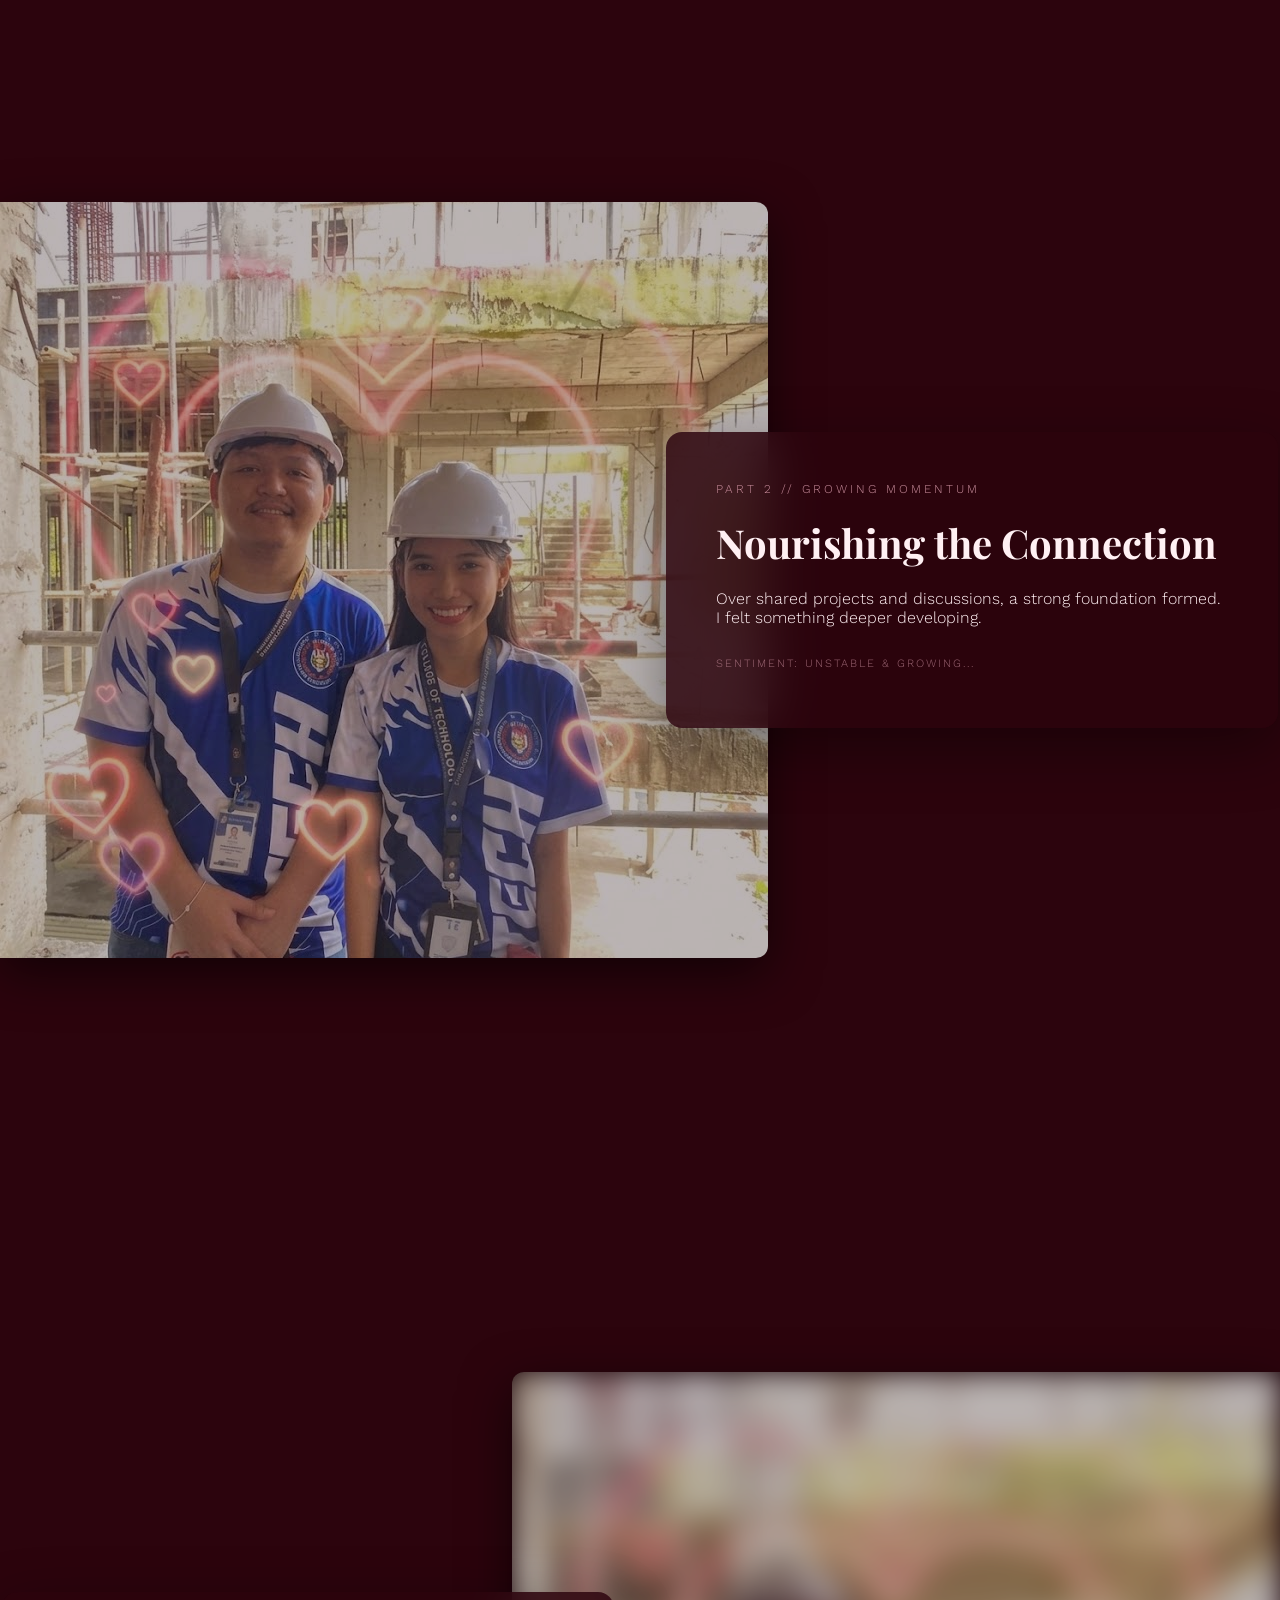
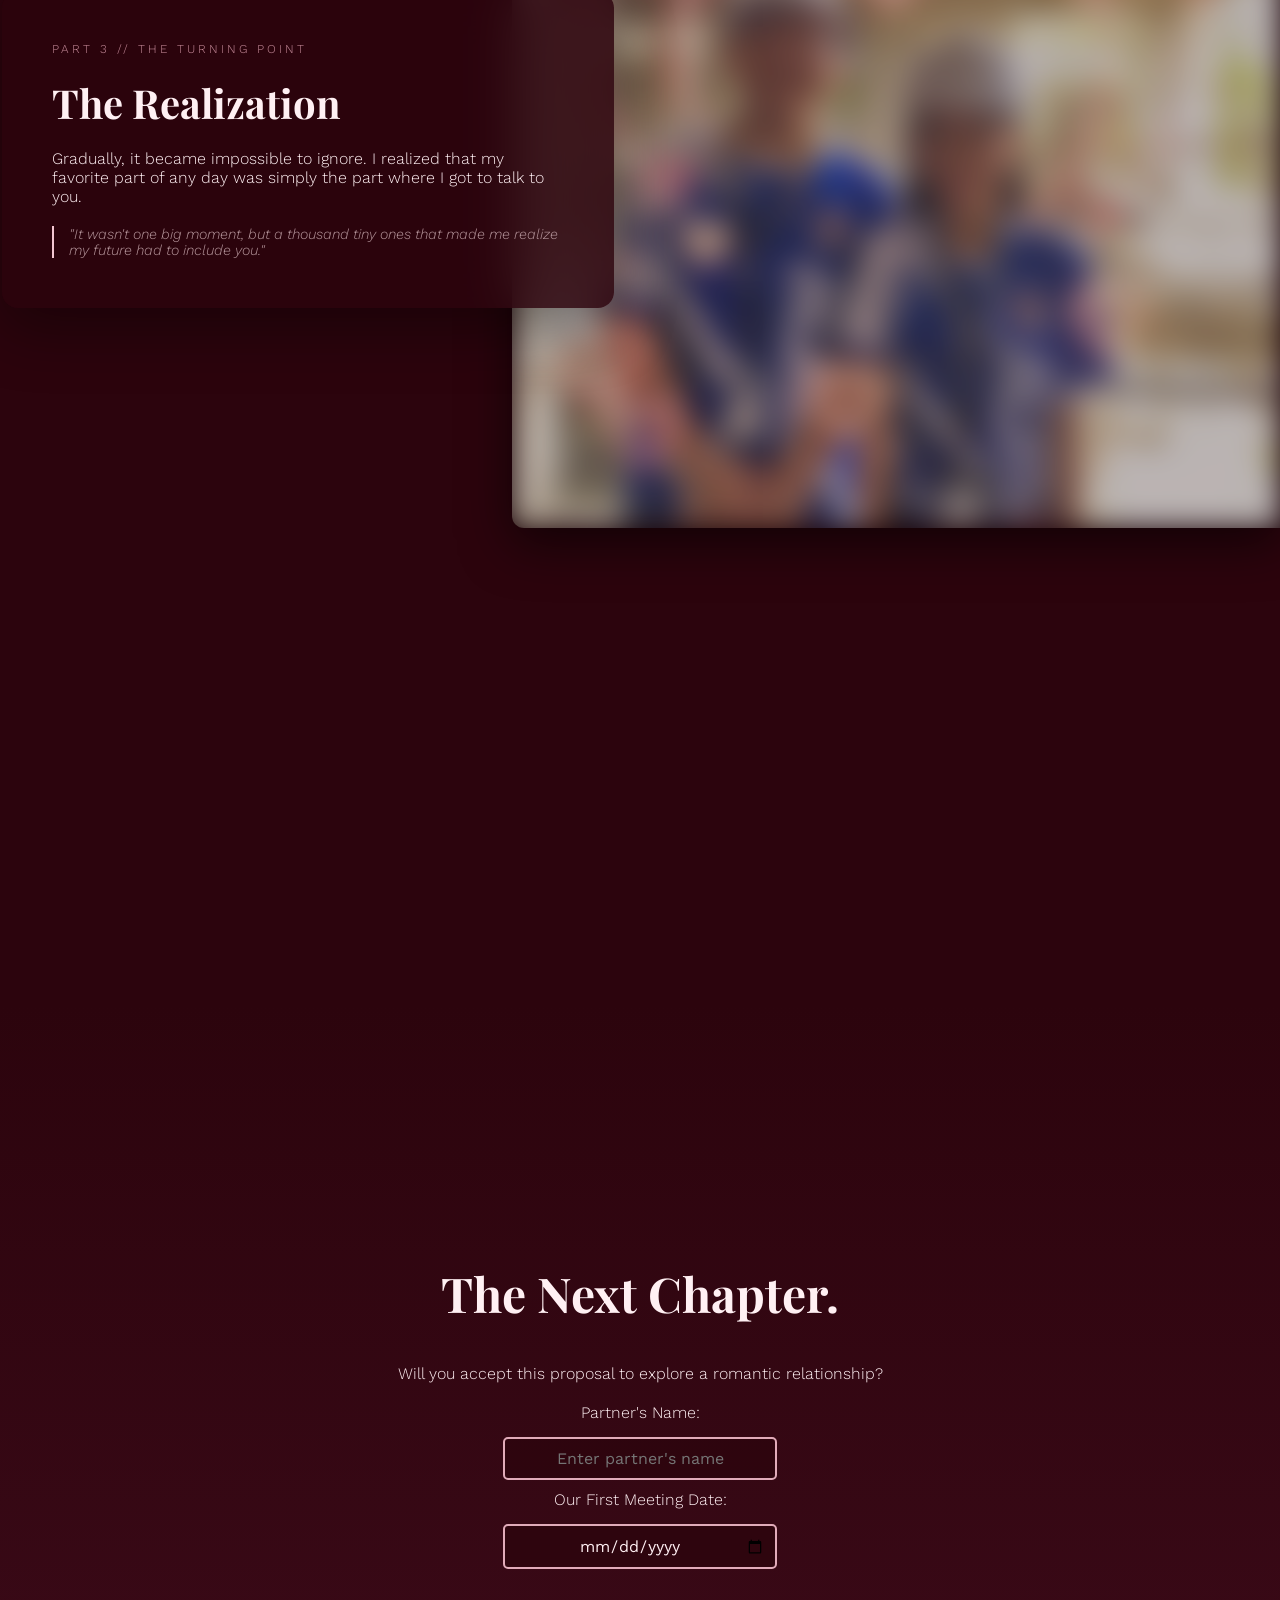
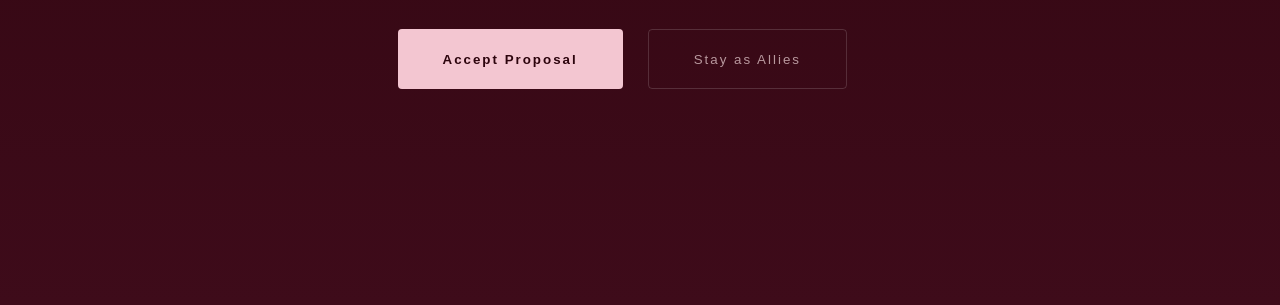
==== commit 5ec73b63: "Update index.html" ====
--- a/index.html
+++ b/index.html
@@ -4,7 +4,7 @@
     <meta charset="UTF-8">
     <meta name="viewport" content="width=device-width, initial-scale=1.0">
     <title>THE NARRATIVE | A Confession</title>
-    <link href="https://fonts.googleapis.com/css2?family=Playfair+Display:ital,wght@0,400;1,700&family=Work+Sans:wght@300;600&display=swap" rel="stylesheet">
+    <link href="https://fonts.googleapis.com/css2?family=Dancing+Script:wght@400;700&family=Playfair+Display:ital,wght@0,400;1,700&family=Work+Sans:wght@300;600&display=swap" rel="stylesheet">
     <style>
         :root {
             --bg-deep: #2c040d;
@@ -51,6 +51,20 @@
             animation: heartFall 3s linear forwards;
         }
 
+        .ribbon-bg {
+            position: fixed;
+            top: 0;
+            left: 0;
+            width: 100%;
+            height: 100%;
+            background: linear-gradient(45deg, #FF0000, #FF4500, #DC143C);
+            clip-path: polygon(0% 20%, 20% 10%, 40% 20%, 60% 10%, 80% 20%, 100% 10%, 100% 30%, 80% 40%, 60% 30%, 40% 40%, 20% 30%, 0% 40%);
+            z-index: 0;
+            transform: translateY(0);
+            opacity: 0.5;
+            pointer-events: none;
+        }
+
         #startOverlay {
             position: fixed;
             top: 0; left: 0; width: 100%; height: 100%;
@@ -131,6 +145,129 @@
     box-shadow: 0 0 20px var(--accent-main);
     transform: translateY(-2px);
 }
+
+.name-inputs {
+    margin: 20px 0;
+    display: flex;
+    flex-direction: column;
+    gap: 10px;
+    align-items: center;
+}
+
+.name-inputs label {
+    color: var(--text-main);
+    font-family: 'Work Sans', sans-serif;
+    font-size: 1rem;
+    margin-bottom: 5px;
+}
+
+.name-inputs input {
+    padding: 10px;
+    border: 2px solid var(--accent-alt);
+    border-radius: 5px;
+    background: rgba(44, 4, 13, 0.8);
+    color: var(--text-main);
+    font-family: 'Work Sans', sans-serif;
+    font-size: 1rem;
+    width: 250px;
+    text-align: center;
+    transition: 0.3s;
+}
+
+.name-inputs input:focus {
+    outline: none;
+    border-color: var(--accent-main);
+    box-shadow: 0 0 10px var(--accent-main);
+}
+
+.certificate {
+    margin-top: 30px;
+    padding: 20px;
+    background: linear-gradient(135deg, var(--glass-base), rgba(243, 198, 209, 0.1));
+    border: 3px double var(--accent-main);
+    border-radius: 15px;
+    text-align: center;
+    max-width: 500px;
+    margin-left: auto;
+    margin-right: auto;
+    box-shadow: 0 0 20px rgba(243, 198, 209, 0.3);
+    position: relative;
+    overflow: hidden;
+}
+
+.certificate::before {
+    content: 'R&R';
+    position: absolute;
+    top: 50%;
+    left: 50%;
+    transform: translate(-50%, -50%);
+    font-size: 8rem;
+    font-weight: 700;
+    color: var(--accent-main);
+    opacity: 0.05;
+    pointer-events: none;
+    z-index: 0;
+}
+
+.certificate h3 {
+    font-family: 'Playfair Display', serif;
+    font-size: 2rem;
+    font-weight: 700;
+    color: var(--accent-main);
+    margin-bottom: 20px;
+    position: relative;
+    z-index: 1;
+}
+
+.certificate p {
+    font-family: 'Work Sans', sans-serif;
+    font-size: 1.1rem;
+    color: var(--text-main);
+    margin: 10px 0;
+    position: relative;
+    z-index: 1;
+}
+
+.certificate .names {
+    font-family: 'Dancing Script', cursive;
+    font-size: 2rem;
+    font-weight: 400;
+    color: var(--accent-main);
+    position: relative;
+    z-index: 1;
+}
+
+.certificate .date {
+    font-size: 1.3rem;
+    font-weight: 600;
+    color: var(--accent-premium);
+    position: relative;
+    z-index: 1;
+}
+
+.certificate button {
+    margin-top: 20px;
+    padding: 12px 24px;
+    background: rgba(243, 198, 209, 0.2);
+    backdrop-filter: blur(10px);
+    -webkit-backdrop-filter: blur(10px);
+    color: var(--text-main);
+    border: 1px solid rgba(243, 198, 209, 0.3);
+    border-radius: 8px;
+    font-family: 'Work Sans', sans-serif;
+    font-size: 1rem;
+    cursor: pointer;
+    transition: 0.3s;
+    position: relative;
+    z-index: 1;
+}
+
+.certificate button:hover {
+    background: rgba(243, 198, 209, 0.3);
+    box-shadow: 0 0 20px rgba(243, 198, 209, 0.6);
+    transform: translateY(-2px);
+}
+
         .cursor-blink { animation: blink 0.8s step-end infinite; }
         @keyframes blink { from, to { border-color: transparent } 50% { border-color: var(--accent-main); } }
 
@@ -190,7 +327,7 @@
         .polaroid.active { transform: scale(1.6) rotate(0deg) !important; z-index: 100; box-shadow: 0 20px 40px rgba(0,0,0,0.5); }
 
         .progress-wrapper { margin-top: 30px; }
-        .progress-label { display: flex; justify-content: space-between; font-size: 0.7rem; text-transform: uppercase; letter-spacing: 2px; color: var(--accent-premium); margin-bottom: 8px; }
+        .sentiment-label { font-size: 0.7rem; text-transform: uppercase; letter-spacing: 2px; color: var(--accent-premium); opacity: 0.7; margin-bottom: 8px; }
         .bar-bg { width: 100%; height: 4px; background: rgba(255, 255, 255, 0.1); border-radius: 10px; overflow: hidden; }
         .bar-fill { width: 0%; height: 100%; background: linear-gradient(90deg, var(--accent-alt), var(--accent-main)); box-shadow: 0 0 10px var(--accent-main); transition: width 2.5s cubic-bezier(0.1, 0.5, 0.2, 1); }
 
@@ -222,11 +359,12 @@
         @media (max-width: 850px) {
             .stage { height: auto; flex-direction: column; margin-bottom: 80px; }
             .stage-image { position: relative; width: 100%; height: 300px; border-radius: 12px; }
-            .stage-content { width: 90%; margin: -50px auto 0; padding: 30px 20px; opacity: 1; transform: none; left: auto !important; right: auto !important; }
+            .stage-content { width: 90%; margin: -50px auto 0; padding: 30px 20px; left: auto !important; right: auto !important; }
             .btn-group { flex-direction: column; height: auto; align-items: center; width: 100%; }
             #noBtn { position: static !important; } /* Disable moving on mobile for better UX */
         }
     </style>
+    <script src="https://html2canvas.hertzen.com/dist/html2canvas.min.js"></script>
 </head>
 <body>
 
@@ -244,6 +382,8 @@
         <h1 id="typewriter" class="cursor-blink"></h1>
         <p style="margin-top: 20px; font-style: italic; opacity: 0.6;">Scroll to Begin</p>
     </header>
+
+    <div class="ribbon-bg"></div>
 
     <div class="journey-wrapper">
         <div class="stage normal">
@@ -268,9 +408,9 @@
                 <h2>The Little Things</h2>
                 <p>Beyond the milestones, it's these snapshots I replay the most. (Tap to zoom)</p>
                 <div class="polaroid-container">
-                    <div class="polaroid" onclick="this.classList.toggle('active')"><img src="unnamed (1).jpg"><span>First laugh.</span></div>
-                    <div class="polaroid" onclick="this.classList.toggle('active')"><img src="unnamed (1).jpg"><span>Coffee run.</span></div>
-                    <div class="polaroid" onclick="this.classList.toggle('active')"><img src="unnamed (1).jpg"><span>Just us.</span></div>
+                    <div class="polaroid"><img src="unnamed (1).jpg"><span>First laugh.</span></div>
+                    <div class="polaroid"><img src="unnamed (1).jpg"><span>Coffee run.</span></div>
+                    <div class="polaroid"><img src="unnamed (1).jpg"><span>Just us.</span></div>
                 </div>
             </div>
         </div>
@@ -282,8 +422,7 @@
                 <h2>Nourishing the Connection</h2>
                 <p>Over shared projects and discussions, a strong foundation formed. I felt something deeper developing.</p>
                 <div class="progress-wrapper">
-                    <div class="progress-label"><span>Compatibility: Calculating...</span><span id="percent-text">0%</span></div>
-                    <div class="bar-bg"><div class="bar-fill" id="compatibility-bar"></div></div>
+                    <div class="sentiment-label">SENTIMENT: UNSTABLE &amp; GROWING...</div>
                 </div>
             </div>
         </div>
@@ -307,6 +446,12 @@
         <div id="offer">
             <h2 style="font-family: 'Playfair Display', serif; font-size: 3rem;">The Next Chapter.</h2>
             <p style="max-width: 500px; margin: 0 auto;">Will you accept this proposal to explore a romantic relationship?</p>
+            <div class="name-inputs">
+                <label for="partnerName">Partner's Name:</label>
+                <input type="text" id="partnerName" placeholder="Enter partner's name">
+                <label for="meetingDate">Our First Meeting Date:</label>
+                <input type="date" id="meetingDate">
+            </div>
             <div class="btn-group">
                 <button id="yesBtn">Accept Proposal</button>
                 <button id="noBtn">Stay as Allies</button>
@@ -316,6 +461,15 @@
             <h2 style="font-family: 'Playfair Display', serif; font-size: 2.5rem;">It's a wonderful decision.</h2>
             <div class="success-photo-wrapper" id="successPhoto"><img src="unnamed (1).jpg" style="width:100%"></div>
             <div class="heart">♥</div>
+            <div id="certificate" class="certificate">
+                <h3>Relationship Certificate</h3>
+                <p>This certifies that</p>
+                <p class="names"><span id="certYourName">Your Name</span> & <span id="certPartnerName">Partner's Name</span></p>
+                <p>have officially entered into a romantic relationship on</p>
+                <p class="date" id="certDate">Date</p>
+                <p>May your love story be filled with joy, adventure, and endless happiness.</p>
+                <button id="downloadBtn">Download Certificate</button>
+            </div>
         </div>
     </section>
 
@@ -353,12 +507,16 @@
             }
         });
 
-        // --- IMPROVED STORY FLOW: Scroll Progress ---
+        // --- IMPROVED STORY FLOW: Scroll Progress + Ribbon Parallax ---
+        const ribbonBg = document.querySelector('.ribbon-bg');
         window.addEventListener('scroll', () => {
             const winScroll = document.body.scrollTop || document.documentElement.scrollTop;
             const height = document.documentElement.scrollHeight - document.documentElement.clientHeight;
             const scrolled = (winScroll / height) * 100;
             progressBar.style.width = scrolled + "%";
+
+            // Move ribbon for parallax effect
+            ribbonBg.style.transform = `translateY(${winScroll * 0.5}px)`;
         });
 
         function typeWriter() {
@@ -421,29 +579,34 @@
 
         const stageObserver = new IntersectionObserver((entries) => {
             entries.forEach(entry => {
+                const content = entry.target.querySelector('.stage-content');
+                const img = entry.target.querySelector('img');
+                const focusImg = entry.target.querySelector('#focus-img');
+
                 if (entry.isIntersecting) {
-                    entry.target.querySelector('.stage-content').classList.add('visible');
-                    const img = entry.target.querySelector('img');
+                    content?.classList.add('visible');
                     if (img) img.classList.add('zoom');
-                    
-                    const focusImg = entry.target.querySelector('#focus-img');
                     if (focusImg) focusImg.style.filter = 'blur(0px)';
-                    
-                    const bar = entry.target.querySelector('#compatibility-bar');
-                    const percentText = entry.target.querySelector('#percent-text');
-                    if (bar && percentText && bar.style.width !== '99.9%') {
-                        bar.style.width = '99.9%';
-                        let count = 0;
-                        const interval = setInterval(() => {
-                            if (count >= 99.9) {
-                                percentText.textContent = '99.9%';
-                                clearInterval(interval);
-                            } else {
-                                count += 1.1;
-                                percentText.textContent = Math.floor(count) + '%';
-                            }
-                        }, 30);
-                    }
+                } else {
+                    content?.classList.remove('visible');
+                    if (img) img.classList.remove('zoom');
+                    if (focusImg) focusImg.style.filter = 'blur(15px)';
+                }
+
+                const bar = entry.target.querySelector('#compatibility-bar');
+                const percentText = entry.target.querySelector('#percent-text');
+                if (entry.isIntersecting && bar && percentText && bar.style.width !== '99.9%') {
+                    bar.style.width = '99.9%';
+                    let count = 0;
+                    const interval = setInterval(() => {
+                        if (count >= 99.9) {
+                            percentText.textContent = '99.9%';
+                            clearInterval(interval);
+                        } else {
+                            count += 1.1;
+                            percentText.textContent = Math.floor(count) + '%';
+                        }
+                    }, 30);
                 }
             });
         }, { threshold: 0.2 });
@@ -451,6 +614,24 @@
 
         // --- IMPROVED YES INTERACTION ---
         document.getElementById('yesBtn').addEventListener('click', () => {
+            // Get input values
+            const yourName = 'Raymond';
+            const partnerName = document.getElementById('partnerName').value.trim() || 'Partner\'s Name';
+            const meetingDate = document.getElementById('meetingDate').value;
+            
+            // Populate certificate
+            document.getElementById('certYourName').textContent = yourName;
+            document.getElementById('certPartnerName').textContent = partnerName;
+            document.getElementById('certDate').textContent = meetingDate ? new Date(meetingDate).toLocaleDateString('en-US', { 
+                year: 'numeric', 
+                month: 'long', 
+                day: 'numeric' 
+            }) : new Date().toLocaleDateString('en-US', { 
+                year: 'numeric', 
+                month: 'long', 
+                day: 'numeric' 
+            });
+            
             document.getElementById('offer').style.display = 'none';
             document.getElementById('successMessage').style.display = 'block';
             setTimeout(() => document.getElementById('successPhoto').classList.add('reveal'), 100);
@@ -458,6 +639,25 @@
             // Celebration!
             const celebration = setInterval(createHeart, 100);
             setTimeout(() => clearInterval(celebration), 5000); // Burst for 5 seconds
+        });
+
+        // --- DOWNLOAD CERTIFICATE ---
+        document.getElementById('downloadBtn').addEventListener('click', () => {
+            const certificate = document.getElementById('certificate');
+            
+            html2canvas(certificate, {
+                backgroundColor: '#2c040d',
+                scale: 2,
+                useCORS: true
+            }).then(canvas => {
+                const link = document.createElement('a');
+                link.download = 'relationship-certificate.png';
+                link.href = canvas.toDataURL();
+                link.click();
+            }).catch(err => {
+                console.error('Error generating certificate:', err);
+                alert('Sorry, there was an error generating your certificate. Please try again.');
+            });
         });
 
         // --- IMPROVED NO INTERACTION (Playful & Less Chaotic) ---
@@ -487,6 +687,16 @@
                 noBtn.style.zIndex = "1000";
             }
         });
+
+        // --- POLAROID CLICK: only one active at a time ---
+        const polaroids = document.querySelectorAll('.polaroid');
+        polaroids.forEach(p => {
+            p.addEventListener('click', () => {
+                const isActive = p.classList.contains('active');
+                polaroids.forEach(x => x.classList.remove('active'));
+                if (!isActive) p.classList.add('active');
+            });
+        });
     </script>
 </body>
 </html>
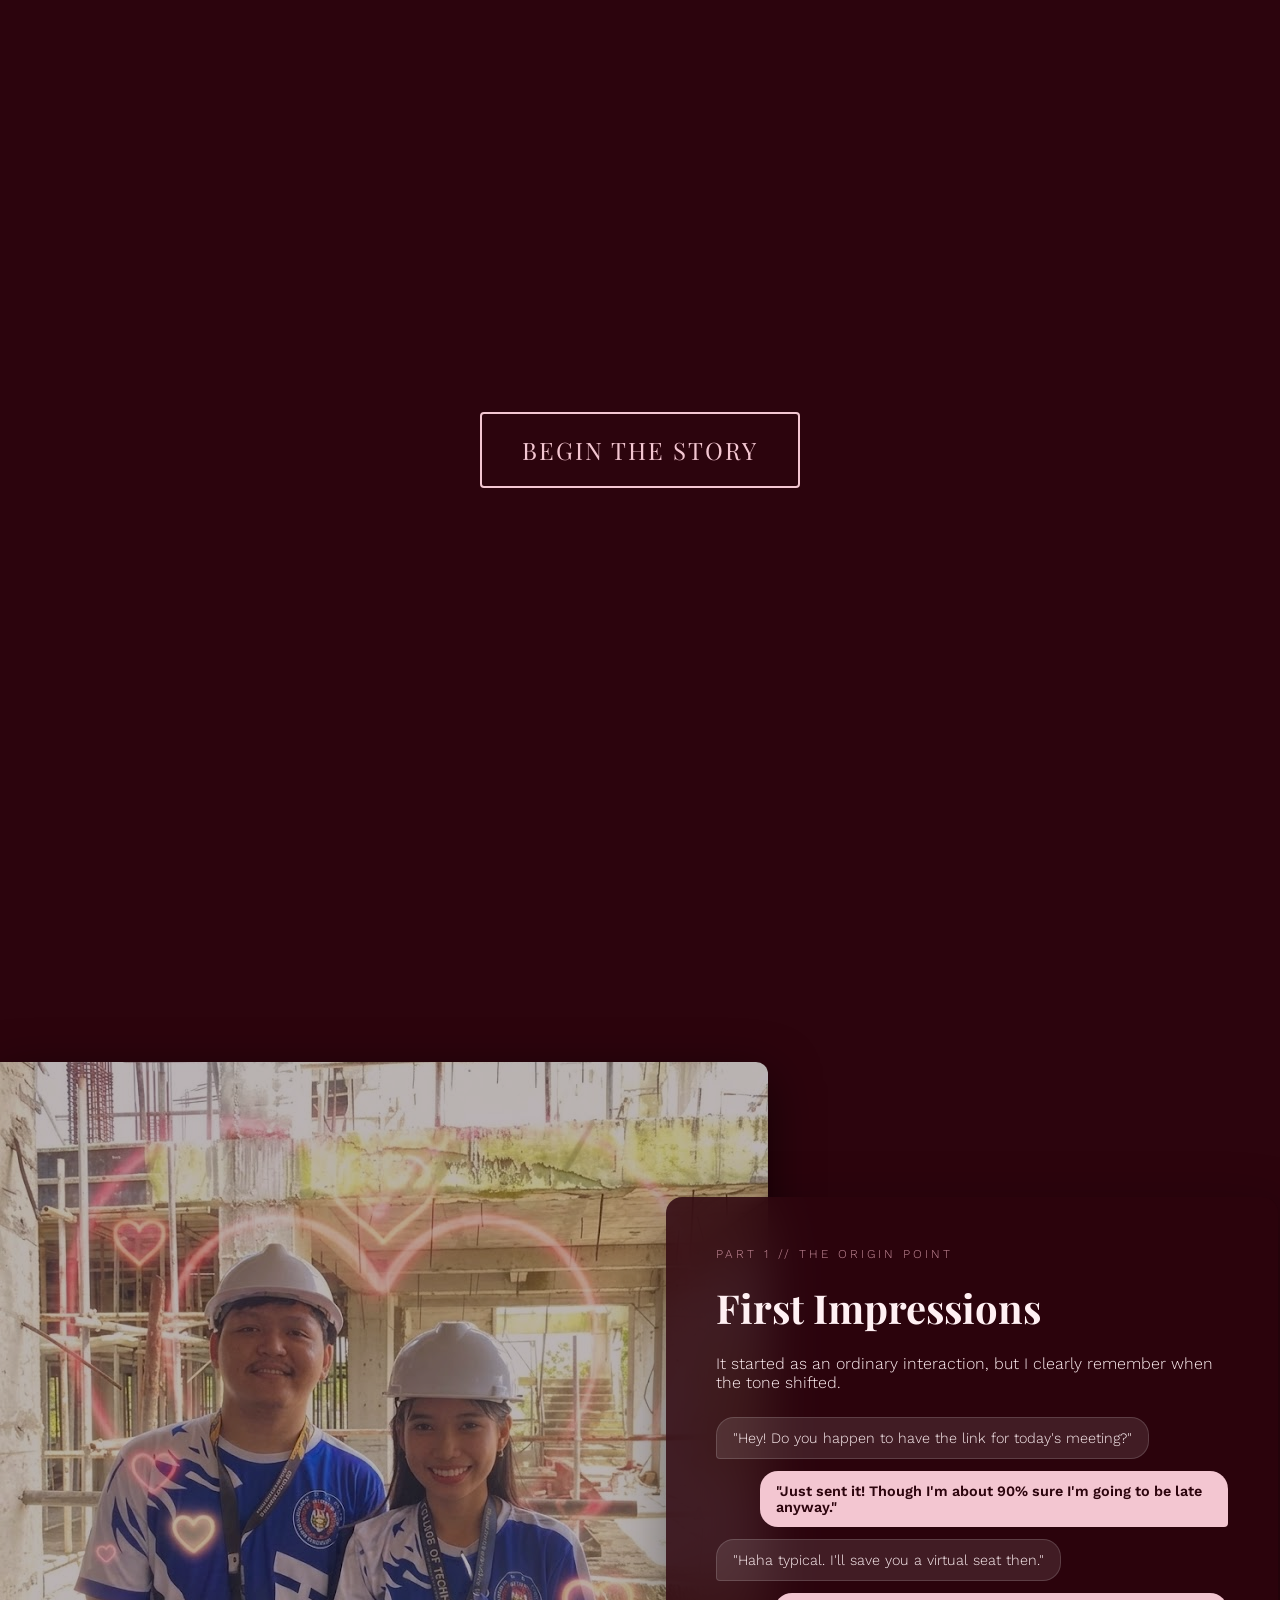
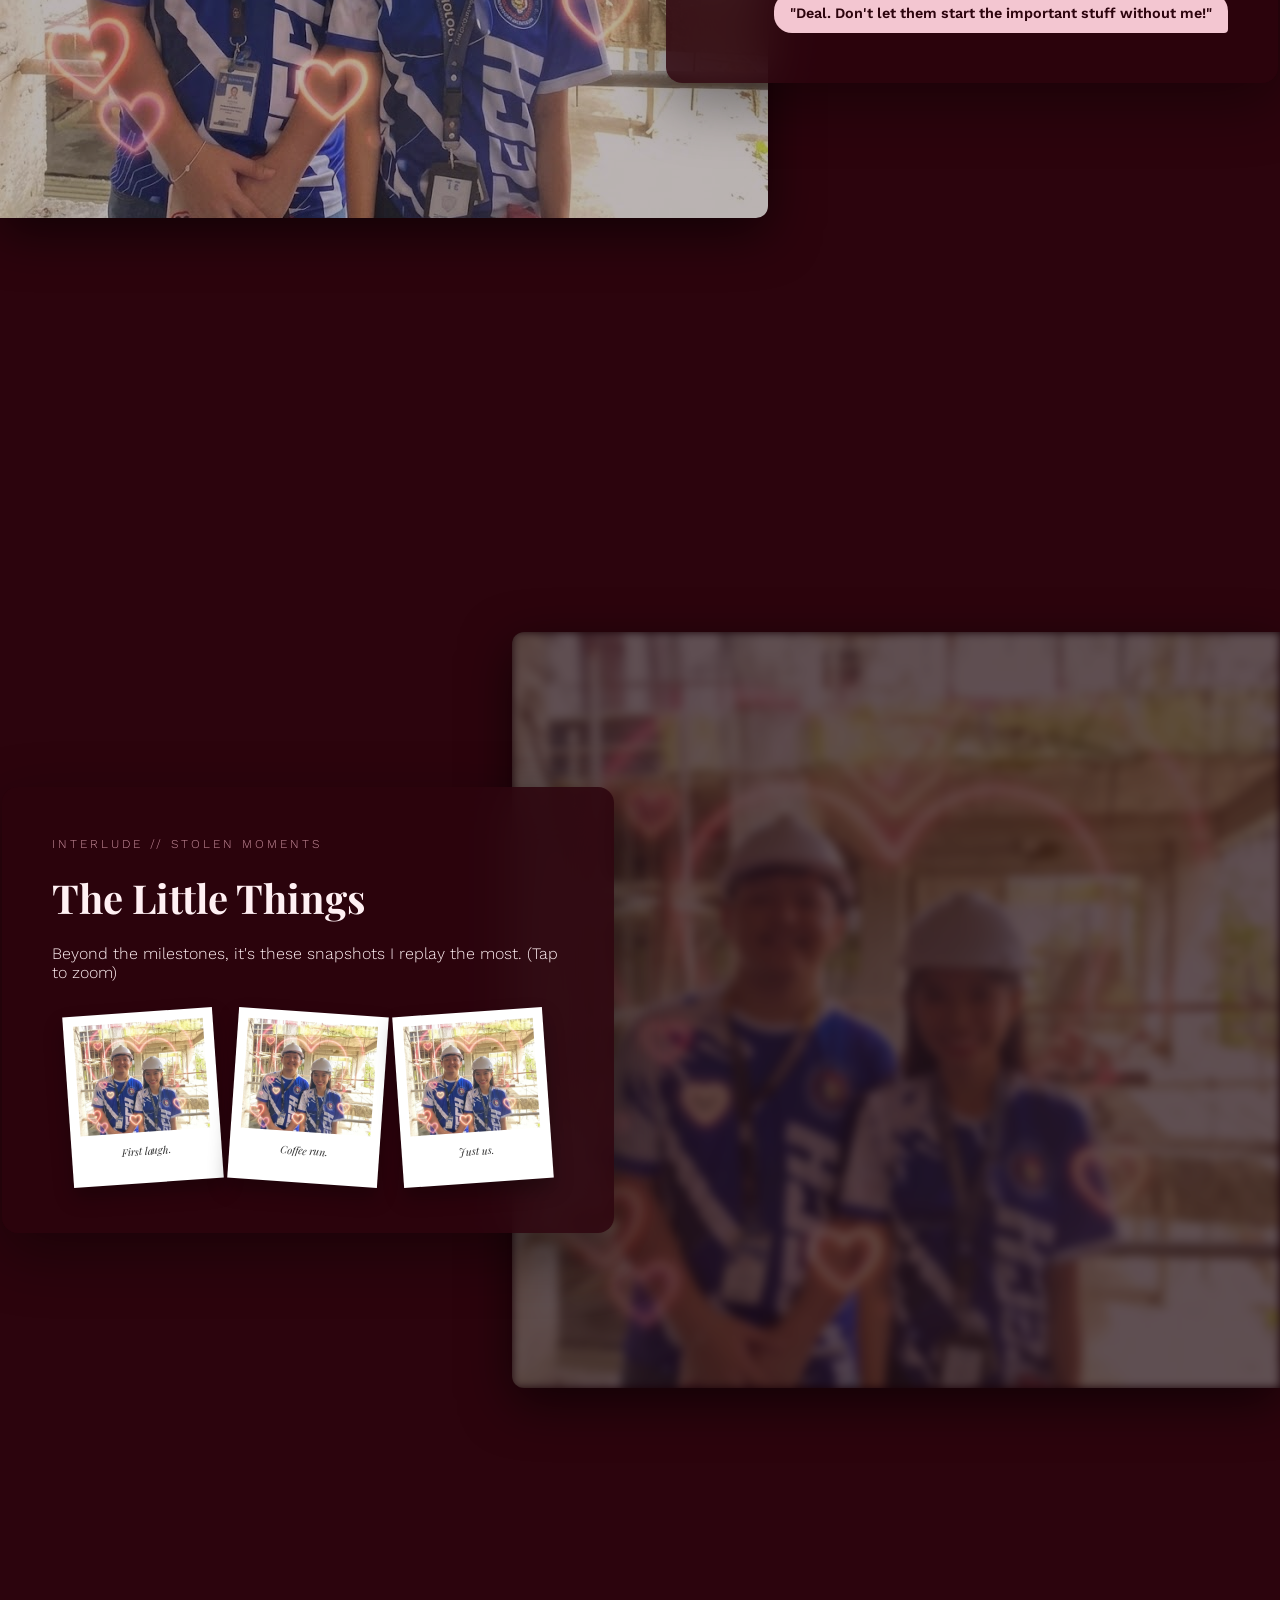
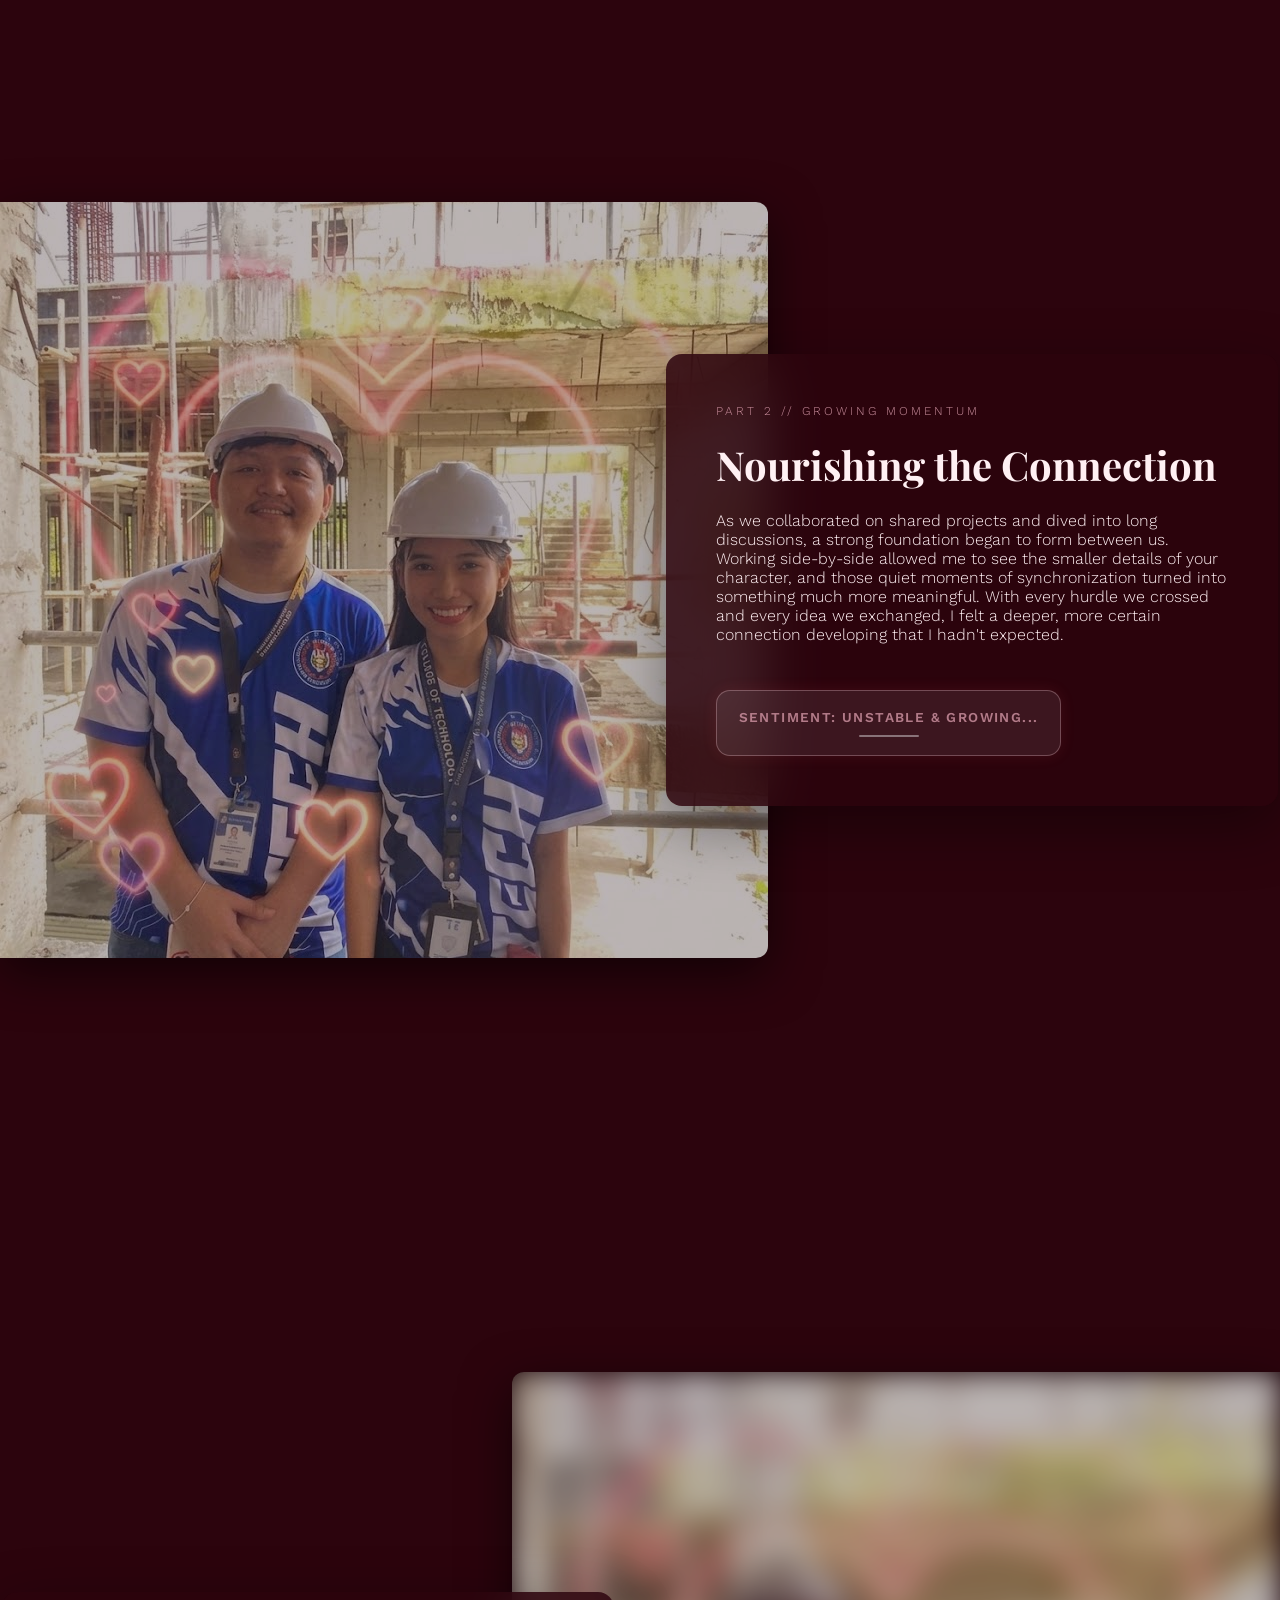
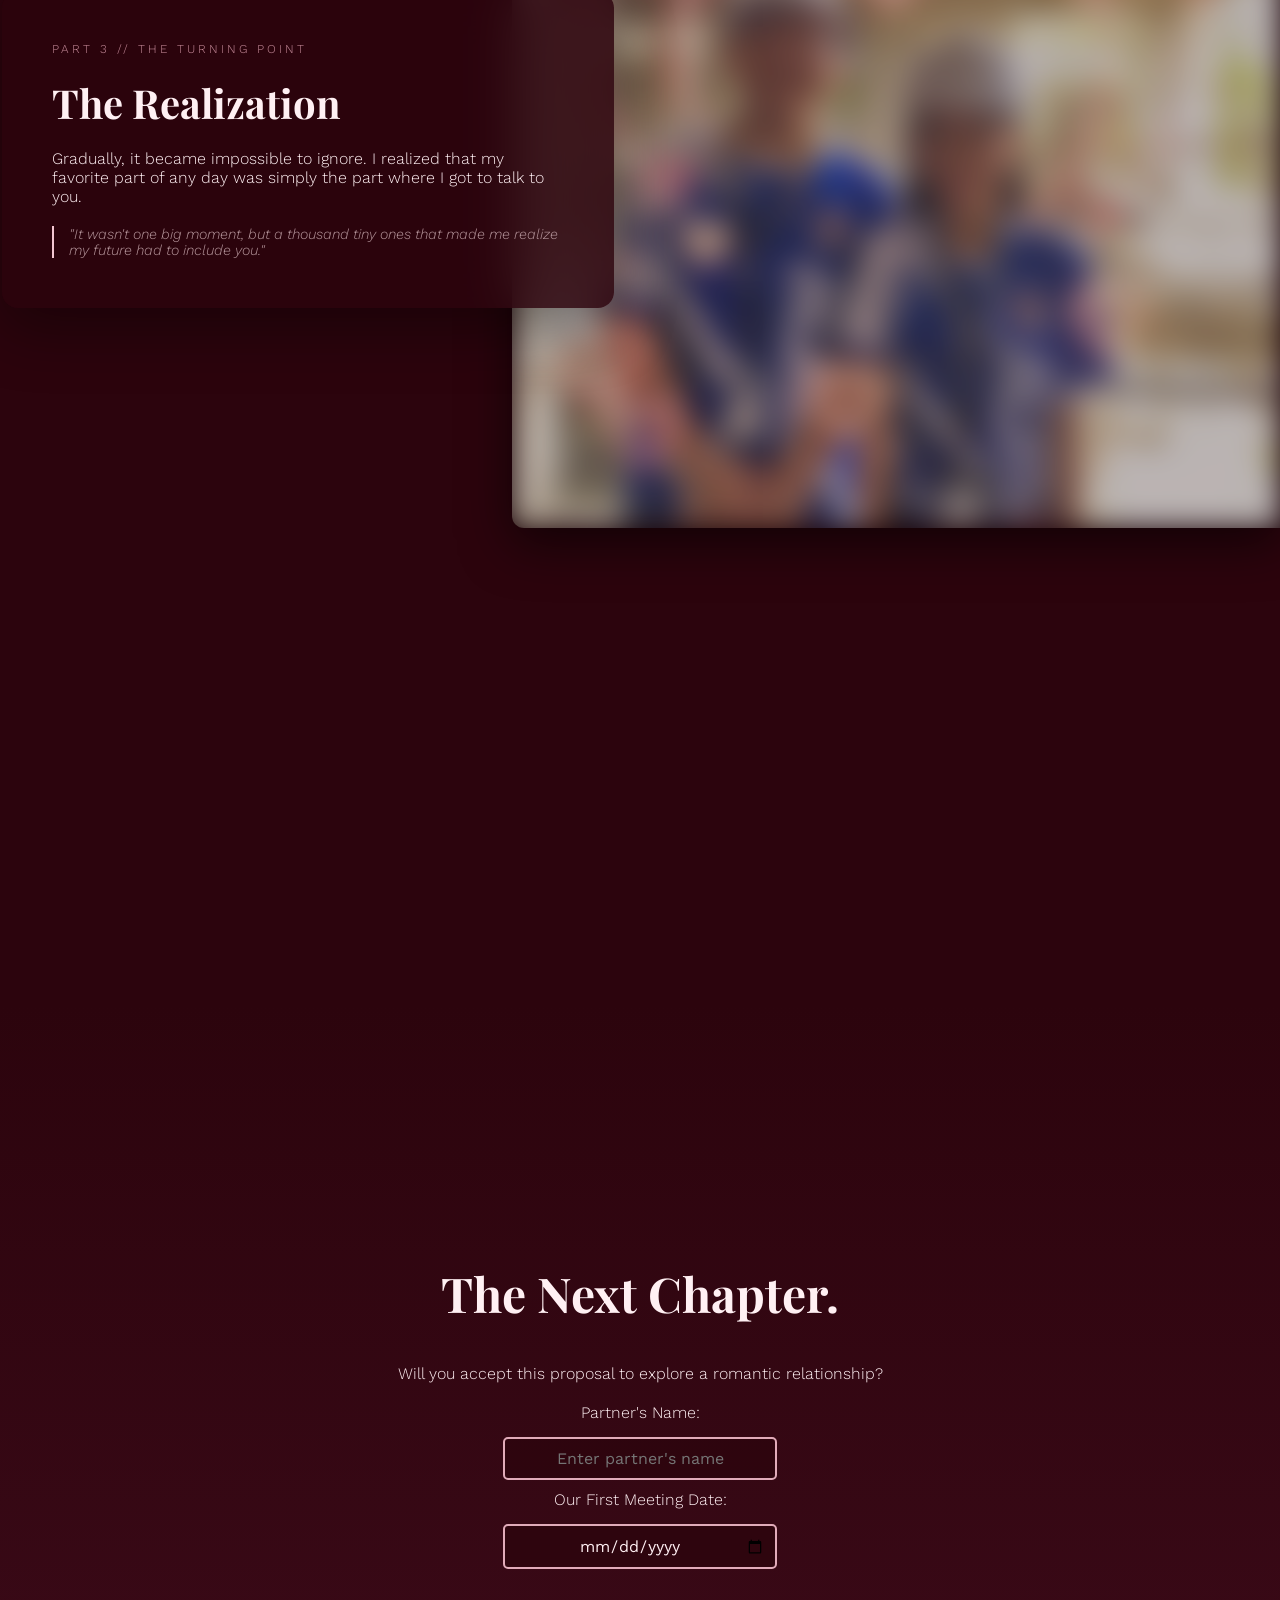
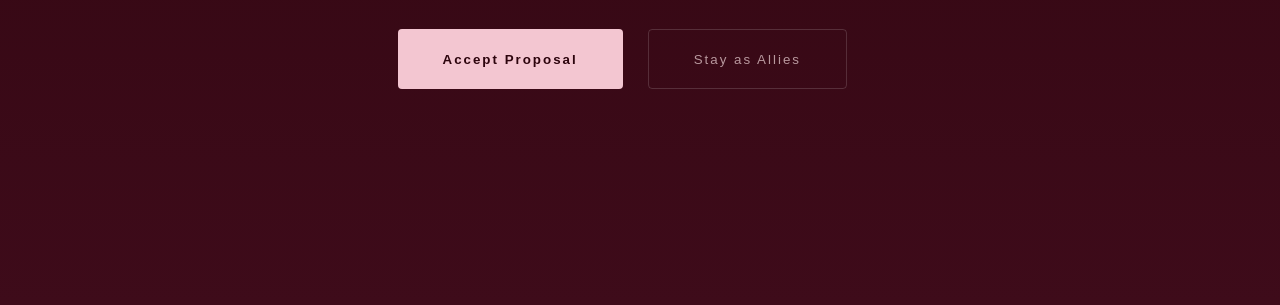
==== commit ebebef15: "Update index.html" ====
--- a/index.html
+++ b/index.html
@@ -5,365 +5,7 @@
     <meta name="viewport" content="width=device-width, initial-scale=1.0">
     <title>THE NARRATIVE | A Confession</title>
     <link href="https://fonts.googleapis.com/css2?family=Dancing+Script:wght@400;700&family=Playfair+Display:ital,wght@0,400;1,700&family=Work+Sans:wght@300;600&display=swap" rel="stylesheet">
-    <style>
-        :root {
-            --bg-deep: #2c040d;
-            --accent-main: #f3c6d1;
-            --accent-alt: #e1abb9;
-            --accent-premium: #c88d9c;
-            --text-main: #fff0f3;
-            --text-muted: #b8989e;
-            --glass-base: rgba(44, 4, 13, 0.85);
-        }
-
-        /* NEW: Scroll Progress Bar */
-        #scroll-progress {
-            position: fixed;
-            top: 0;
-            left: 0;
-            width: 0%;
-            height: 4px;
-            background: var(--accent-main);
-            z-index: 10001;
-            box-shadow: 0 0 10px var(--accent-main);
-            transition: width 0.2s ease-out;
-        }
-
-        #petal-container {
-            position: fixed;
-            top: 0; left: 0; width: 100%; height: 100%;
-            pointer-events: none; z-index: 5; overflow: hidden;
-        }
-        .petal, .heart-confetti {
-            position: absolute;
-            background-color: var(--accent-main);
-            pointer-events: none;
-        }
-        .petal {
-            border-radius: 150% 0 150% 0;
-            opacity: 0.3; filter: blur(1px);
-            animation: fall linear forwards;
-        }
-        /* NEW: Heart Confetti Style */
-        .heart-confetti {
-            font-size: 20px;
-            user-select: none;
-            animation: heartFall 3s linear forwards;
-        }
-
-        .ribbon-bg {
-            position: fixed;
-            top: 0;
-            left: 0;
-            width: 100%;
-            height: 100%;
-            background: linear-gradient(45deg, #FF0000, #FF4500, #DC143C);
-            clip-path: polygon(0% 20%, 20% 10%, 40% 20%, 60% 10%, 80% 20%, 100% 10%, 100% 30%, 80% 40%, 60% 30%, 40% 40%, 20% 30%, 0% 40%);
-            z-index: 0;
-            transform: translateY(0);
-            opacity: 0.5;
-            pointer-events: none;
-        }
-
-        #startOverlay {
-            position: fixed;
-            top: 0; left: 0; width: 100%; height: 100%;
-            background: var(--bg-deep);
-            display: flex; justify-content: center; align-items: center;
-            z-index: 9999; transition: opacity 1s ease;
-        }
-        #startBtn {
-            padding: 20px 40px; background: transparent;
-            color: var(--accent-main); border: 2px solid var(--accent-main);
-            font-family: 'Playfair Display', serif; font-size: 1.5rem;
-            cursor: pointer; letter-spacing: 2px; transition: 0.3s;
-        }
-        #startBtn:hover { background: var(--accent-main); color: var(--bg-deep); }
-
-        body, html {
-            margin: 0; padding: 0; background-color: var(--bg-deep);
-            color: var(--text-main); font-family: 'Work Sans', sans-serif;
-            font-weight: 300; overflow-x: hidden; scroll-behavior: smooth;
-        }
-
-        .sound-control {
-            position: fixed; top: 20px; right: 20px; z-index: 1000;
-            background: rgba(255, 255, 255, 0.1); backdrop-filter: blur(10px);
-            padding: 10px; border-radius: 50%; cursor: pointer;
-            border: 1px solid rgba(255, 255, 255, 0.2); display: flex;
-            transition: 0.3s;
-        }
-        .sound-control:hover { background: rgba(255, 255, 255, 0.2); transform: scale(1.1); }
-        .sound-control svg { width: 24px; height: 24px; fill: var(--accent-main); }
-
-        .cover {
-            height: 100vh; width: 100%; display: flex; flex-direction: column;
-            justify-content: center; align-items: center; text-align: center;
-            position: sticky; top: 0; z-index: 1;
-            background: radial-gradient(circle at center, #4a0e1c 0%, var(--bg-deep) 100%);
-            background-size: 200% 200%; animation: drift 15s infinite alternate ease-in-out;
-        }
-        .cover h1 { 
-            font-family: 'Playfair Display', serif; font-size: clamp(2.4rem, 8vw, 5.5rem); 
-            letter-spacing: -1px; margin: 0; padding: 0 10px; display: inline-block;
-            border-right: 3px solid var(--accent-main); white-space: nowrap;
-            overflow: hidden; width: fit-content;
-        }
-        /* --- NEW: Interactive Text Glow Effects --- */
-
-/* Targets the main typewriter title and section headers */
-h1, h2, .stage-meta {
-    transition: text-shadow 0.4s ease, color 0.4s ease;
-    cursor: default;
-}
-
-h1:hover, h2:hover {
-    color: #fff; /* Brightens slightly */
-    text-shadow: 0 0 10px var(--accent-main), 
-                 0 0 20px var(--accent-alt), 
-                 0 0 30px var(--accent-main);
-}
-
-/* Specific glow for the Stage Meta (the "PART 1 //" text) */
-.stage-meta:hover {
-    color: var(--accent-main);
-    text-shadow: 0 0 8px var(--accent-premium);
-}
-
-/* Smooth transition for the confession question */
-#offer p {
-    transition: all 0.5s ease;
-}
-
-#offer p:hover {
-    color: var(--accent-main);
-    text-shadow: 0 0 5px rgba(243, 198, 209, 0.5);
-}
-
-/* Adding a subtle glow to the buttons when hovered */
-#yesBtn:hover, #noBtn:hover {
-    box-shadow: 0 0 20px var(--accent-main);
-    transform: translateY(-2px);
-}
-
-.name-inputs {
-    margin: 20px 0;
-    display: flex;
-    flex-direction: column;
-    gap: 10px;
-    align-items: center;
-}
-
-.name-inputs label {
-    color: var(--text-main);
-    font-family: 'Work Sans', sans-serif;
-    font-size: 1rem;
-    margin-bottom: 5px;
-}
-
-.name-inputs input {
-    padding: 10px;
-    border: 2px solid var(--accent-alt);
-    border-radius: 5px;
-    background: rgba(44, 4, 13, 0.8);
-    color: var(--text-main);
-    font-family: 'Work Sans', sans-serif;
-    font-size: 1rem;
-    width: 250px;
-    text-align: center;
-    transition: 0.3s;
-}
-
-.name-inputs input:focus {
-    outline: none;
-    border-color: var(--accent-main);
-    box-shadow: 0 0 10px var(--accent-main);
-}
-
-.certificate {
-    margin-top: 30px;
-    padding: 20px;
-    background: linear-gradient(135deg, var(--glass-base), rgba(243, 198, 209, 0.1));
-    border: 3px double var(--accent-main);
-    border-radius: 15px;
-    text-align: center;
-    max-width: 500px;
-    margin-left: auto;
-    margin-right: auto;
-    box-shadow: 0 0 20px rgba(243, 198, 209, 0.3);
-    position: relative;
-    overflow: hidden;
-}
-
-.certificate::before {
-    content: 'R&R';
-    position: absolute;
-    top: 50%;
-    left: 50%;
-    transform: translate(-50%, -50%);
-    font-size: 8rem;
-    font-weight: 700;
-    color: var(--accent-main);
-    opacity: 0.05;
-    pointer-events: none;
-    z-index: 0;
-}
-
-.certificate h3 {
-    font-family: 'Playfair Display', serif;
-    font-size: 2rem;
-    font-weight: 700;
-    color: var(--accent-main);
-    margin-bottom: 20px;
-    position: relative;
-    z-index: 1;
-}
-
-.certificate p {
-    font-family: 'Work Sans', sans-serif;
-    font-size: 1.1rem;
-    color: var(--text-main);
-    margin: 10px 0;
-    position: relative;
-    z-index: 1;
-}
-
-.certificate .names {
-    font-family: 'Dancing Script', cursive;
-    font-size: 2rem;
-    font-weight: 400;
-    color: var(--accent-main);
-    position: relative;
-    z-index: 1;
-}
-
-.certificate .date {
-    font-size: 1.3rem;
-    font-weight: 600;
-    color: var(--accent-premium);
-    position: relative;
-    z-index: 1;
-}
-
-.certificate button {
-    margin-top: 20px;
-    padding: 12px 24px;
-    background: rgba(243, 198, 209, 0.2);
-    backdrop-filter: blur(10px);
-    -webkit-backdrop-filter: blur(10px);
-    color: var(--text-main);
-    border: 1px solid rgba(243, 198, 209, 0.3);
-    border-radius: 8px;
-    font-family: 'Work Sans', sans-serif;
-    font-size: 1rem;
-    cursor: pointer;
-    transition: 0.3s;
-    position: relative;
-    z-index: 1;
-}
-
-.certificate button:hover {
-    background: rgba(243, 198, 209, 0.3);
-    box-shadow: 0 0 20px rgba(243, 198, 209, 0.6);
-    transform: translateY(-2px);
-}
-
-        .cursor-blink { animation: blink 0.8s step-end infinite; }
-        @keyframes blink { from, to { border-color: transparent } 50% { border-color: var(--accent-main); } }
-
-        .journey-wrapper { background-color: var(--bg-deep); position: relative; z-index: 2; padding-bottom: 25vh; }
-
-        .stage { height: 120vh; width: 100%; display: flex; align-items: center; position: relative; margin-bottom: 10vh; }
-        .stage.reverse { justify-content: flex-end; }
-        .stage-image {
-            width: 60%; height: 70%; overflow: hidden; position: absolute; top: 15%; z-index: 1;
-            box-shadow: 0 15px 50px rgba(0,0,0,0.6); background-color: #1a0208;
-            /* Added perspective for parallax */
-            perspective: 1000px;
-        }
-        .stage.normal .stage-image { left: 0; border-radius: 0 12px 12px 0; }
-        .stage.reverse .stage-image { right: 0; border-radius: 12px 0 0 12px; }
-        .stage-image img { 
-            width: 100%; height: 100%; object-fit: cover; opacity: 0.7; 
-            transition: transform 0.5s ease-out, opacity 3s, filter 2.5s ease; 
-        }
-        .stage-image img.zoom { opacity: 0.9; }
-
-        .stage-content {
-            width: 40%; background: var(--glass-base); backdrop-filter: blur(25px);
-            padding: 50px; border-radius: 16px; z-index: 2; position: relative;
-            box-shadow: 0 20px 60px rgba(0,0,0,0.4); opacity: 0; transform: translateY(60px);
-            transition: 1.5s cubic-bezier(0.22, 1, 0.36, 1);
-        }
-        .stage.normal .stage-content { left: 52%; }
-        .stage.reverse .stage-content { right: 52%; }
-        .stage-content.visible { opacity: 1; transform: translateY(0); }
-
-        .stage-meta { color: var(--accent-premium); letter-spacing: 3px; text-transform: uppercase; font-size: 0.75rem; margin-bottom: 20px; display: block; }
-        .stage h2 { font-family: 'Playfair Display', serif; font-size: 2.5rem; margin: 0 0 20px 0; }
-
-        .chat-container { display: flex; flex-direction: column; gap: 12px; margin-top: 25px; }
-        .bubble {
-            max-width: 85%; padding: 12px 16px; border-radius: 18px; font-size: 0.9rem;
-            opacity: 0; transform: scale(0.9); transition: 0.6s cubic-bezier(0.175, 0.885, 0.32, 1.275);
-        }
-        .visible .bubble { opacity: 1; transform: scale(1); }
-        .bubble.them { align-self: flex-start; background: rgba(255,255,255,0.1); border: 1px solid rgba(255,255,255,0.15); border-bottom-left-radius: 4px; }
-        .bubble.me { align-self: flex-end; background: var(--accent-main); color: var(--bg-deep); border-bottom-right-radius: 4px; font-weight: 600; }
-        .bubble:nth-child(1) { transition-delay: 0.8s; }
-        .bubble:nth-child(2) { transition-delay: 1.8s; }
-        .bubble:nth-child(3) { transition-delay: 2.8s; }
-        .bubble:nth-child(4) { transition-delay: 3.8s; }
-
-        .polaroid-container { display: flex; flex-wrap: wrap; justify-content: center; gap: 15px; margin-top: 30px; }
-        .polaroid {
-            background: white; padding: 10px 10px 25px 10px; box-shadow: 0 10px 20px rgba(0,0,0,0.3);
-            width: 130px; transition: 0.4s; cursor: pointer; position: relative; z-index: 1;
-        }
-        .polaroid:nth-child(odd) { transform: rotate(-4deg); }
-        .polaroid:nth-child(even) { transform: rotate(4deg); }
-        .polaroid img { width: 100%; height: 110px; object-fit: cover; }
-        .polaroid span { display: block; font-family: 'Playfair Display', serif; font-style: italic; font-size: 0.65rem; color: #333; text-align: center; margin-top: 8px; }
-        .polaroid.active { transform: scale(1.6) rotate(0deg) !important; z-index: 100; box-shadow: 0 20px 40px rgba(0,0,0,0.5); }
-
-        .progress-wrapper { margin-top: 30px; }
-        .sentiment-label { font-size: 0.7rem; text-transform: uppercase; letter-spacing: 2px; color: var(--accent-premium); opacity: 0.7; margin-bottom: 8px; }
-        .bar-bg { width: 100%; height: 4px; background: rgba(255, 255, 255, 0.1); border-radius: 10px; overflow: hidden; }
-        .bar-fill { width: 0%; height: 100%; background: linear-gradient(90deg, var(--accent-alt), var(--accent-main)); box-shadow: 0 0 10px var(--accent-main); transition: width 2.5s cubic-bezier(0.1, 0.5, 0.2, 1); }
-
-        .confession-section {
-            min-height: 100vh; width: 100%; background: linear-gradient(180deg, var(--bg-deep) 0%, #3e0b1a 100%);
-            display: flex; justify-content: center; align-items: center; flex-direction: column; text-align: center;
-            padding: 20px; box-sizing: border-box;
-        }
-        .btn-group { margin-top: 60px; display: flex; gap: 25px; min-height: 60px; position: relative; }
-        button { padding: 15px 45px; border-radius: 4px; border: none; cursor: pointer; letter-spacing: 2px; transition: 0.4s; }
-        #yesBtn { background-color: var(--accent-main); color: var(--bg-deep); font-weight: 600; animation: pulseGlow 2s infinite; }
-        #noBtn { background: transparent; color: var(--text-muted); border: 1px solid rgba(255,255,255,0.15); transition: 0.2s; }
-        
-        #successMessage { display: none; animation: fadeIn 2s ease; }
-        .success-photo-wrapper { width: clamp(280px, 80%, 400px); margin: 40px auto; border-radius: 12px; overflow: hidden; opacity: 0; transition: 2s; }
-        .success-photo-wrapper.reveal { opacity: 1; }
-        .heart { color: var(--accent-main); animation: heartBeat 1.5s infinite; font-size: 3rem; }
-
-        @keyframes fall { to { transform: translateY(110vh) rotate(360deg); } }
-        @keyframes heartFall { 
-            0% { transform: translateY(-10vh) rotate(0deg); opacity: 1; }
-            100% { transform: translateY(100vh) rotate(360deg); opacity: 0; }
-        }
-        @keyframes drift { 0% { background-position: 0% 50%; } 100% { background-position: 100% 50%; } }
-        @keyframes heartBeat { 0%, 100% { transform: scale(1); } 50% { transform: scale(1.2); } }
-        @keyframes fadeIn { from { opacity: 0; } to { opacity: 1; } }
-        @keyframes pulseGlow { 0% { box-shadow: 0 0 0 0 rgba(243, 198, 209, 0.4); } 70% { box-shadow: 0 0 0 20px rgba(243, 198, 209, 0); } 100% { box-shadow: 0 0 0 0 rgba(243, 198, 209, 0); } }
-
-        @media (max-width: 850px) {
-            .stage { height: auto; flex-direction: column; margin-bottom: 80px; }
-            .stage-image { position: relative; width: 100%; height: 300px; border-radius: 12px; }
-            .stage-content { width: 90%; margin: -50px auto 0; padding: 30px 20px; left: auto !important; right: auto !important; }
-            .btn-group { flex-direction: column; height: auto; align-items: center; width: 100%; }
-            #noBtn { position: static !important; } /* Disable moving on mobile for better UX */
-        }
-    </style>
+    <link rel="stylesheet" href="styles.css">
     <script src="https://html2canvas.hertzen.com/dist/html2canvas.min.js"></script>
 </head>
 <body>
@@ -420,9 +62,11 @@
             <div class="stage-content">
                 <span class="stage-meta">PART 2 // Growing Momentum</span>
                 <h2>Nourishing the Connection</h2>
-                <p>Over shared projects and discussions, a strong foundation formed. I felt something deeper developing.</p>
-                <div class="progress-wrapper">
-                    <div class="sentiment-label">SENTIMENT: UNSTABLE &amp; GROWING...</div>
+                <p>As we collaborated on shared projects and dived into long discussions, a strong foundation began to form between us. 
+                    Working side-by-side allowed me to see the smaller details of your character, and those quiet moments of synchronization turned into something much more meaningful. With every hurdle we crossed and every idea we exchanged, I felt a deeper, more certain connection developing that I hadn't expected.</p>
+                <div class="sentiment-card" id="sentimentCard">
+                    <div class="sentiment-text" id="sentimentText">SENTIMENT: UNSTABLE &amp; GROWING...</div>
+                    <div class="pulse-line" id="pulseLine"></div>
                 </div>
             </div>
         </div>
@@ -473,230 +117,8 @@
         </div>
     </section>
 
-    <script>
-        const startBtn = document.getElementById('startBtn');
-        const startOverlay = document.getElementById('startOverlay');
-        const typewriterElement = document.getElementById('typewriter');
-        const bgMusic = document.getElementById('bgMusic');
-        const muteBtn = document.getElementById('muteBtn');
-        const audioIcon = document.getElementById('audioIcon');
-        const progressBar = document.getElementById('scroll-progress');
-        let charIndex = 0;
-        const textToType = "A Story Shared.";
-
-        // --- IMPROVED AUDIO: Fade In Logic ---
-        function fadeInAudio(audio, targetVolume, duration) {
-            audio.volume = 0;
-            const step = targetVolume / (duration / 50);
-            const fade = setInterval(() => {
-                if (audio.volume < targetVolume) {
-                    audio.volume = Math.min(targetVolume, audio.volume + step);
-                } else {
-                    clearInterval(fade);
-                }
-            }, 50);
-        }
-
-        muteBtn.addEventListener('click', () => {
-            if (bgMusic.muted) {
-                bgMusic.muted = false;
-                audioIcon.innerHTML = '<path d="M3 9v6h4l5 5V4L7 9H3zm13.5 3c0-1.77-1.02-3.29-2.5-4.03v8.05c1.48-.73 2.5-2.25 2.5-4.02zM14 3.23v2.06c2.89.86 5 3.54 5 6.71s-2.11 5.85-5 6.71v2.06c4.01-.91 7-4.49 7-8.77s-2.99-7.86-7-8.77z"/>';
-            } else {
-                bgMusic.muted = true;
-                audioIcon.innerHTML = '<path d="M16.5 12c0-1.77-1.02-3.29-2.5-4.03v2.21l2.45 2.45c.03-.2.05-.41.05-.63zm2.5 0c0 .94-.2 1.82-.54 2.64l1.51 1.51C20.63 14.91 21 13.5 21 12c0-4.28-2.99-7.86-7-8.77v2.06c2.89.86 5 3.54 5 6.71zM4.27 3L3 4.27 7.73 9H3v6h4l5 5v-6.73l4.25 4.25c-.67.52-1.42.93-2.25 1.18v2.06c1.38-.31 2.63-.95 3.69-1.81L19.73 21 21 19.73l-9-9L4.27 3zM12 4L9.91 6.09 12 8.18V4z"/>';
-            }
-        });
-
-        // --- IMPROVED STORY FLOW: Scroll Progress + Ribbon Parallax ---
-        const ribbonBg = document.querySelector('.ribbon-bg');
-        window.addEventListener('scroll', () => {
-            const winScroll = document.body.scrollTop || document.documentElement.scrollTop;
-            const height = document.documentElement.scrollHeight - document.documentElement.clientHeight;
-            const scrolled = (winScroll / height) * 100;
-            progressBar.style.width = scrolled + "%";
-
-            // Move ribbon for parallax effect
-            ribbonBg.style.transform = `translateY(${winScroll * 0.5}px)`;
-        });
-
-        function typeWriter() {
-            if (charIndex < textToType.length) {
-                if (charIndex >= 8) {
-                    typewriterElement.innerHTML = `A Story <i>${textToType.substring(8, charIndex + 1)}</i>`;
-                } else {
-                    typewriterElement.innerHTML = textToType.substring(0, charIndex + 1);
-                }
-                charIndex++;
-                setTimeout(typeWriter, 120);
-            } else {
-                setTimeout(() => typewriterElement.style.borderRight = "none", 1500);
-            }
-        }
-
-        function createPetal() {
-            const petal = document.createElement('div');
-            petal.classList.add('petal');
-            petal.style.left = Math.random() * 100 + 'vw';
-            petal.style.width = Math.random() * 15 + 10 + 'px';
-            petal.style.height = petal.style.width;
-            petal.style.animationDuration = Math.random() * 3 + 5 + 's';
-            document.getElementById('petal-container').appendChild(petal);
-            setTimeout(() => petal.remove(), 8000);
-        }
-
-        // --- NEW: Heart Confetti Celebration ---
-        function createHeart() {
-            const heart = document.createElement('div');
-            heart.classList.add('heart-confetti');
-            heart.innerHTML = '♥';
-            heart.style.left = Math.random() * 100 + 'vw';
-            heart.style.color = ['#f3c6d1', '#e1abb9', '#ff4d6d'][Math.floor(Math.random() * 3)];
-            heart.style.animationDuration = (Math.random() * 2 + 2) + 's';
-            document.body.appendChild(heart);
-            setTimeout(() => heart.remove(), 3000);
-        }
-
-        startBtn.addEventListener('click', () => {
-            startOverlay.style.opacity = '0';
-            setTimeout(() => { startOverlay.style.display = 'none'; typeWriter(); }, 1000);
-            bgMusic.play(); 
-            fadeInAudio(bgMusic, 0.4, 3000); // 3-second fade in
-            setInterval(createPetal, 400);
-        });
-
-        // --- NEW: Subtle Parallax Effect ---
-        document.addEventListener('mousemove', (e) => {
-            const imgs = document.querySelectorAll('.parallax-img');
-            const x = (window.innerWidth / 2 - e.pageX) / 50;
-            const y = (window.innerHeight / 2 - e.pageY) / 50;
-            
-            imgs.forEach(img => {
-                if (img.classList.contains('zoom')) {
-                    img.style.transform = `scale(1.1) translate(${x}px, ${y}px) rotateY(${x/2}deg)`;
-                }
-            });
-        });
-
-        const stageObserver = new IntersectionObserver((entries) => {
-            entries.forEach(entry => {
-                const content = entry.target.querySelector('.stage-content');
-                const img = entry.target.querySelector('img');
-                const focusImg = entry.target.querySelector('#focus-img');
-
-                if (entry.isIntersecting) {
-                    content?.classList.add('visible');
-                    if (img) img.classList.add('zoom');
-                    if (focusImg) focusImg.style.filter = 'blur(0px)';
-                } else {
-                    content?.classList.remove('visible');
-                    if (img) img.classList.remove('zoom');
-                    if (focusImg) focusImg.style.filter = 'blur(15px)';
-                }
-
-                const bar = entry.target.querySelector('#compatibility-bar');
-                const percentText = entry.target.querySelector('#percent-text');
-                if (entry.isIntersecting && bar && percentText && bar.style.width !== '99.9%') {
-                    bar.style.width = '99.9%';
-                    let count = 0;
-                    const interval = setInterval(() => {
-                        if (count >= 99.9) {
-                            percentText.textContent = '99.9%';
-                            clearInterval(interval);
-                        } else {
-                            count += 1.1;
-                            percentText.textContent = Math.floor(count) + '%';
-                        }
-                    }, 30);
-                }
-            });
-        }, { threshold: 0.2 });
-        document.querySelectorAll('.stage').forEach(s => stageObserver.observe(s));
-
-        // --- IMPROVED YES INTERACTION ---
-        document.getElementById('yesBtn').addEventListener('click', () => {
-            // Get input values
-            const yourName = 'Raymond';
-            const partnerName = document.getElementById('partnerName').value.trim() || 'Partner\'s Name';
-            const meetingDate = document.getElementById('meetingDate').value;
-            
-            // Populate certificate
-            document.getElementById('certYourName').textContent = yourName;
-            document.getElementById('certPartnerName').textContent = partnerName;
-            document.getElementById('certDate').textContent = meetingDate ? new Date(meetingDate).toLocaleDateString('en-US', { 
-                year: 'numeric', 
-                month: 'long', 
-                day: 'numeric' 
-            }) : new Date().toLocaleDateString('en-US', { 
-                year: 'numeric', 
-                month: 'long', 
-                day: 'numeric' 
-            });
-            
-            document.getElementById('offer').style.display = 'none';
-            document.getElementById('successMessage').style.display = 'block';
-            setTimeout(() => document.getElementById('successPhoto').classList.add('reveal'), 100);
-            
-            // Celebration!
-            const celebration = setInterval(createHeart, 100);
-            setTimeout(() => clearInterval(celebration), 5000); // Burst for 5 seconds
-        });
-
-        // --- DOWNLOAD CERTIFICATE ---
-        document.getElementById('downloadBtn').addEventListener('click', () => {
-            const certificate = document.getElementById('certificate');
-            
-            html2canvas(certificate, {
-                backgroundColor: '#2c040d',
-                scale: 2,
-                useCORS: true
-            }).then(canvas => {
-                const link = document.createElement('a');
-                link.download = 'relationship-certificate.png';
-                link.href = canvas.toDataURL();
-                link.click();
-            }).catch(err => {
-                console.error('Error generating certificate:', err);
-                alert('Sorry, there was an error generating your certificate. Please try again.');
-            });
-        });
-
-        // --- IMPROVED NO INTERACTION (Playful & Less Chaotic) ---
-        const noBtn = document.getElementById('noBtn');
-        let noCount = 0;
-        const noTexts = ["Stay as Allies", "Are you sure?", "Think again!", "You clicked the wrong one?", "Maybe Yes?"];
-
-        noBtn.addEventListener('mouseover', () => {
-            if (window.innerWidth > 850) {
-                // Change text first
-                if (noCount < noTexts.length - 1) {
-                    noCount++;
-                    noBtn.innerText = noTexts[noCount];
-                }
-
-                // Move button gracefully
-                const btnWidth = noBtn.offsetWidth;
-                const btnHeight = noBtn.offsetHeight;
-                
-                // Keep it within visible bounds
-                const newX = Math.random() * (window.innerWidth - btnWidth - 40) + 20;
-                const newY = Math.random() * (window.innerHeight - btnHeight - 40) + 20;
-                
-                noBtn.style.position = 'fixed';
-                noBtn.style.left = `${newX}px`;
-                noBtn.style.top = `${newY}px`;
-                noBtn.style.zIndex = "1000";
-            }
-        });
-
-        // --- POLAROID CLICK: only one active at a time ---
-        const polaroids = document.querySelectorAll('.polaroid');
-        polaroids.forEach(p => {
-            p.addEventListener('click', () => {
-                const isActive = p.classList.contains('active');
-                polaroids.forEach(x => x.classList.remove('active'));
-                if (!isActive) p.classList.add('active');
-            });
-        });
-    </script>
+    <script src="script.js"></script>
 </body>
 </html>
+</body>
+</html>
--- a/styles.css
+++ b/styles.css
@@ -0,0 +1,497 @@
+        :root {
+            --bg-deep: #2c040d;
+            --accent-main: #f3c6d1;
+            --accent-alt: #e1abb9;
+            --accent-premium: #c88d9c;
+            --text-main: #fff0f3;
+            --text-muted: #b8989e;
+            --glass-base: rgba(44, 4, 13, 0.85);
+        }
+
+        /* NEW: Scroll Progress Bar */
+        #scroll-progress {
+            position: fixed;
+            top: 0;
+            left: 0;
+            width: 0%;
+            height: 4px;
+            background: var(--accent-main);
+            z-index: 10001;
+            box-shadow: 0 0 10px var(--accent-main);
+            transition: width 0.2s ease-out;
+        }
+
+        #petal-container {
+            position: fixed;
+            top: 0; left: 0; width: 100%; height: 100%;
+            pointer-events: none; z-index: 5; overflow: hidden;
+        }
+        .petal, .heart-confetti {
+            position: absolute;
+            background-color: var(--accent-main);
+            pointer-events: none;
+        }
+        .petal {
+            border-radius: 150% 0 150% 0;
+            opacity: 0.3; filter: blur(1px);
+            animation: fall linear forwards;
+        }
+        /* NEW: Heart Confetti Style */
+        .heart-confetti {
+            font-size: 20px;
+            user-select: none;
+            animation: heartFall 3s linear forwards;
+        }
+
+        .ribbon-bg {
+            position: fixed;
+            top: 0;
+            left: 0;
+            width: 100%;
+            height: 100%;
+            background: linear-gradient(45deg, #FF0000, #FF4500, #DC143C);
+            clip-path: polygon(0% 20%, 20% 10%, 40% 20%, 60% 10%, 80% 20%, 100% 10%, 100% 30%, 80% 40%, 60% 30%, 40% 40%, 20% 30%, 0% 40%);
+            z-index: 0;
+            transform: translateY(0);
+            opacity: 0.5;
+            pointer-events: none;
+        }
+
+        #startOverlay {
+            position: fixed;
+            top: 0; left: 0; width: 100%; height: 100%;
+            background: var(--bg-deep);
+            display: flex; justify-content: center; align-items: center;
+            z-index: 9999; transition: opacity 1s ease;
+        }
+        #startBtn {
+            padding: 20px 40px; background: transparent;
+            color: var(--accent-main); border: 2px solid var(--accent-main);
+            font-family: 'Playfair Display', serif; font-size: 1.5rem;
+            cursor: pointer; letter-spacing: 2px; transition: 0.3s;
+        }
+        #startBtn:hover { background: var(--accent-main); color: var(--bg-deep); }
+
+        body, html {
+            margin: 0; padding: 0; background-color: var(--bg-deep);
+            color: var(--text-main); font-family: 'Work Sans', sans-serif;
+            font-weight: 300; overflow-x: hidden; scroll-behavior: smooth;
+        }
+
+        .sound-control {
+            position: fixed; top: 20px; right: 20px; z-index: 1000;
+            background: rgba(255, 255, 255, 0.1); backdrop-filter: blur(10px);
+            padding: 10px; border-radius: 50%; cursor: pointer;
+            border: 1px solid rgba(255, 255, 255, 0.2); display: flex;
+            transition: 0.3s;
+        }
+        .sound-control:hover { background: rgba(255, 255, 255, 0.2); transform: scale(1.1); }
+        .sound-control svg { width: 24px; height: 24px; fill: var(--accent-main); }
+
+        .cover {
+            height: 100vh; width: 100%; display: flex; flex-direction: column;
+            justify-content: center; align-items: center; text-align: center;
+            position: sticky; top: 0; z-index: 1;
+            background: radial-gradient(circle at center, #4a0e1c 0%, var(--bg-deep) 100%);
+            background-size: 200% 200%; animation: drift 15s infinite alternate ease-in-out;
+        }
+        .cover h1 {
+            font-family: 'Playfair Display', serif; font-size: clamp(2.4rem, 8vw, 5.5rem);
+            letter-spacing: -1px; margin: 0; padding: 0 10px; display: inline-block;
+            border-right: 3px solid var(--accent-main); white-space: nowrap;
+            overflow: hidden; width: fit-content;
+        }
+        /* --- NEW: Interactive Text Glow Effects --- */
+
+/* Targets the main typewriter title and section headers */
+h1, h2, .stage-meta {
+    transition: text-shadow 0.4s ease, color 0.4s ease;
+    cursor: default;
+}
+
+h1:hover, h2:hover {
+    color: #fff; /* Brightens slightly */
+    text-shadow: 0 0 10px var(--accent-main),
+                 0 0 20px var(--accent-alt),
+                 0 0 30px var(--accent-main);
+}
+
+/* Specific glow for the Stage Meta (the "PART 1 //" text) */
+.stage-meta:hover {
+    color: var(--accent-main);
+    text-shadow: 0 0 8px var(--accent-premium);
+}
+
+/* Smooth transition for the confession question */
+#offer p {
+    transition: all 0.5s ease;
+}
+
+#offer p:hover {
+    color: var(--accent-main);
+    text-shadow: 0 0 5px rgba(243, 198, 209, 0.5);
+}
+
+/* Adding a subtle glow to the buttons when hovered */
+#yesBtn:hover, #noBtn:hover {
+    box-shadow: 0 0 20px var(--accent-main);
+    transform: translateY(-2px);
+}
+
+.name-inputs {
+    margin: 20px 0;
+    display: flex;
+    flex-direction: column;
+    gap: 10px;
+    align-items: center;
+}
+
+.name-inputs label {
+    color: var(--text-main);
+    font-family: 'Work Sans', sans-serif;
+    font-size: 1rem;
+    margin-bottom: 5px;
+}
+
+.name-inputs input {
+    padding: 10px;
+    border: 2px solid var(--accent-alt);
+    border-radius: 5px;
+    background: rgba(44, 4, 13, 0.8);
+    color: var(--text-main);
+    font-family: 'Work Sans', sans-serif;
+    font-size: 1rem;
+    width: 250px;
+    text-align: center;
+    transition: 0.3s;
+}
+
+.name-inputs input:focus {
+    outline: none;
+    border-color: var(--accent-main);
+    box-shadow: 0 0 10px var(--accent-main);
+}
+
+.certificate {
+    margin-top: 30px;
+    padding: 20px;
+    background: linear-gradient(135deg, var(--glass-base), rgba(243, 198, 209, 0.1));
+    border: 3px double var(--accent-main);
+    border-radius: 15px;
+    text-align: center;
+    max-width: 500px;
+    margin-left: auto;
+    margin-right: auto;
+    box-shadow: 0 0 20px rgba(243, 198, 209, 0.3);
+    position: relative;
+    overflow: hidden;
+}
+
+.certificate::before {
+    content: 'R&R';
+    position: absolute;
+    top: 50%;
+    left: 50%;
+    transform: translate(-50%, -50%);
+    font-size: 8rem;
+    font-weight: 700;
+    color: var(--accent-main);
+    opacity: 0.05;
+    pointer-events: none;
+    z-index: 0;
+}
+
+.certificate h3 {
+    font-family: 'Playfair Display', serif;
+    font-size: 1.6rem;
+    font-weight: 700;
+    color: var(--accent-main);
+    margin-bottom: 14px;
+    position: relative;
+    z-index: 1;
+}
+
+.certificate p {
+    font-family: 'Work Sans', sans-serif;
+    font-size: 1.05rem;
+    color: var(--text-main);
+    margin: 10px 0;
+    position: relative;
+    z-index: 1;
+}
+
+.certificate > p:first-of-type {
+    letter-spacing: 0.15em;
+    opacity: 0.95;
+}
+.certificate .names {
+    font-family: 'Dancing Script', cursive;
+    font-size: 3rem;
+    font-weight: 400;
+    letter-spacing: 0.3px;
+    color: var(--accent-main);
+    position: relative;
+    z-index: 1;
+}
+
+.certificate .date {
+    font-size: 1.35rem;
+    font-weight: 700;
+    color: rgba(255, 225, 205, 1);
+    text-shadow: 0 0 10px rgba(255, 220, 180, 0.7);
+    position: relative;
+    z-index: 1;
+}
+
+.certificate button {
+    margin-top: 20px;
+    padding: 12px 24px;
+    background: rgba(243, 198, 209, 0.2);
+    backdrop-filter: blur(10px);
+    -webkit-backdrop-filter: blur(10px);
+    color: var(--text-main);
+    border: 1px solid rgba(243, 198, 209, 0.3);
+    border-radius: 8px;
+    font-family: 'Work Sans', sans-serif;
+    font-size: 1rem;
+    cursor: pointer;
+    transition: 0.3s;
+    position: relative;
+    z-index: 1;
+    overflow: hidden;
+}
+
+/* Button animation + loading */
+#downloadBtn {
+    padding-left: 50px;
+}
+
+#downloadBtn::before {
+    content: '';
+    position: absolute;
+    width: 18px;
+    height: 18px;
+    border: 2px solid rgba(255, 255, 255, 0.75);
+    border-top-color: transparent;
+    border-radius: 50%;
+    top: 50%;
+    left: 18px;
+    transform: translate(0, -50%) scale(0);
+    opacity: 0;
+    transition: opacity 0.2s ease, transform 0.2s ease;
+}
+
+#downloadBtn.loading {
+    background-color: rgba(243, 198, 209, 0.25);
+    background-image: linear-gradient(90deg, rgba(255,255,255,0) 0%, rgba(255,255,255,0.6) 50%, rgba(255,255,255,0) 100%);
+    background-repeat: no-repeat;
+    background-size: 200% 100%;
+    animation: shimmer 1.5s linear infinite;
+}
+
+#downloadBtn.loading::before {
+    opacity: 1;
+    transform: translate(0, -50%) scale(1);
+    animation: spin 1s linear infinite;
+}
+
+@keyframes shimmer {
+    0% { background-position: -200% 0; }
+    100% { background-position: 200% 0; }
+}
+
+#downloadBtn::after {
+    content: '';
+    position: absolute;
+    width: 10px;
+    height: 10px;
+    background: rgba(255, 255, 255, 0.7);
+    border-radius: 50%;
+    top: 50%;
+    left: 50%;
+    transform: translate(-50%, -50%) scale(0);
+    opacity: 0;
+}
+
+#downloadBtn.ripple::after {
+    opacity: 0.2;
+    animation: ripple 0.6s ease-out forwards;
+}
+
+/* Hide the spinner/ripple when exporting the certificate */
+.no-spinner #downloadBtn::before,
+.no-spinner #downloadBtn::after {
+    display: none !important;
+}
+
+#downloadBtn.success {
+    background: rgba(255, 215, 210, 0.35);
+    border-color: rgba(255, 180, 170, 0.5);
+    box-shadow: 0 0 20px rgba(255, 155, 140, 0.55);
+    color: rgba(20, 10, 12, 0.95);
+}
+
+@keyframes spin {
+    to { transform: translate(-50%, -50%) rotate(360deg); }
+}
+
+@keyframes ripple {
+    0% { transform: translate(-50%, -50%) scale(0); opacity: 0.4; }
+    60% { transform: translate(-50%, -50%) scale(2.8); opacity: 0.2; }
+    100% { transform: translate(-50%, -50%) scale(4); opacity: 0; }
+}
+
+@keyframes burst {
+    0% { transform: translate(-50%, -50%) scale(0.1); opacity: 0; }
+    40% { transform: translate(-50%, -80%) scale(1.2); opacity: 1; }
+    100% { transform: translate(-50%, -140%) scale(1.5); opacity: 0; }
+}
+
+.burst {
+    position: absolute;
+    top: 50%;
+    left: 50%;
+    transform: translate(-50%, -50%);
+    font-size: 1.2rem;
+    pointer-events: none;
+    opacity: 0;
+    animation: burst 0.9s ease-out forwards;
+}
+
+.certificate button:hover {
+    background: rgba(243, 198, 209, 0.3);
+    box-shadow: 0 0 20px rgba(243, 198, 209, 0.6);
+    transform: translateY(-2px);
+}
+
+
+        .cursor-blink { animation: blink 0.8s step-end infinite; }
+        @keyframes blink { from, to { border-color: transparent } 50% { border-color: var(--accent-main); } }
+
+        .journey-wrapper { background-color: var(--bg-deep); position: relative; z-index: 2; padding-bottom: 25vh; }
+
+        .stage { height: 120vh; width: 100%; display: flex; align-items: center; position: relative; margin-bottom: 10vh; }
+        .stage.reverse { justify-content: flex-end; }
+        .stage-image {
+            width: 60%; height: 70%; overflow: hidden; position: absolute; top: 15%; z-index: 1;
+            box-shadow: 0 15px 50px rgba(0,0,0,0.6); background-color: #1a0208;
+            /* Added perspective for parallax */
+            perspective: 1000px;
+        }
+        .stage.normal .stage-image { left: 0; border-radius: 0 12px 12px 0; }
+        .stage.reverse .stage-image { right: 0; border-radius: 12px 0 0 12px; }
+        .stage-image img {
+            width: 100%; height: 100%; object-fit: cover; opacity: 0.7;
+            transition: transform 0.5s ease-out, opacity 3s, filter 2.5s ease;
+        }
+        .stage-image img.zoom { opacity: 0.9; }
+
+        .stage-content {
+            width: 40%; background: var(--glass-base); backdrop-filter: blur(25px);
+            padding: 50px; border-radius: 16px; z-index: 2; position: relative;
+            box-shadow: 0 20px 60px rgba(0,0,0,0.4); opacity: 0; transform: translateY(60px);
+            transition: 1.5s cubic-bezier(0.22, 1, 0.36, 1);
+        }
+        .stage.normal .stage-content { left: 52%; }
+        .stage.reverse .stage-content { right: 52%; }
+        .stage-content.visible { opacity: 1; transform: translateY(0); }
+
+        .stage-meta { color: var(--accent-premium); letter-spacing: 3px; text-transform: uppercase; font-size: 0.75rem; margin-bottom: 20px; display: block; }
+        .stage h2 { font-family: 'Playfair Display', serif; font-size: 2.5rem; margin: 0 0 20px 0; }
+
+        .chat-container { display: flex; flex-direction: column; gap: 12px; margin-top: 25px; }
+        .bubble {
+            max-width: 85%; padding: 12px 16px; border-radius: 18px; font-size: 0.9rem;
+            opacity: 0; transform: scale(0.9); transition: 0.6s cubic-bezier(0.175, 0.885, 0.32, 1.275);
+        }
+        .visible .bubble { opacity: 1; transform: scale(1); }
+        .bubble.them { align-self: flex-start; background: rgba(255,255,255,0.1); border: 1px solid rgba(255,255,255,0.15); border-bottom-left-radius: 4px; }
+        .bubble.me { align-self: flex-end; background: var(--accent-main); color: var(--bg-deep); border-bottom-right-radius: 4px; font-weight: 600; }
+        .bubble:nth-child(1) { transition-delay: 0.8s; }
+        .bubble:nth-child(2) { transition-delay: 1.8s; }
+        .bubble:nth-child(3) { transition-delay: 2.8s; }
+        .bubble:nth-child(4) { transition-delay: 3.8s; }
+
+        .polaroid-container { display: flex; flex-wrap: wrap; justify-content: center; gap: 15px; margin-top: 30px; }
+        .polaroid {
+            background: white; padding: 10px 10px 25px 10px; box-shadow: 0 10px 20px rgba(0,0,0,0.3);
+            width: 130px; transition: 0.4s; cursor: pointer; position: relative; z-index: 1;
+        }
+        .polaroid:nth-child(odd) { transform: rotate(-4deg); }
+        .polaroid:nth-child(even) { transform: rotate(4deg); }
+        .polaroid img { width: 100%; height: 110px; object-fit: cover; }
+        .polaroid span { display: block; font-family: 'Playfair Display', serif; font-style: italic; font-size: 0.65rem; color: #333; text-align: center; margin-top: 8px; }
+        .polaroid.active { transform: scale(1.6) rotate(0deg) !important; z-index: 100; box-shadow: 0 20px 40px rgba(0,0,0,0.5); }
+
+        .sentiment-card {
+            margin-top: 30px;
+            padding: 18px 22px;
+            background: rgba(255, 255, 255, 0.08);
+            border: 1px solid rgba(243, 198, 209, 0.3);
+            border-radius: 14px;
+            box-shadow: 0 0 15px rgba(255, 100, 100, 0.1);
+            cursor: pointer;
+            transition: filter 0.25s ease, transform 0.25s ease, box-shadow 0.25s ease;
+            display: inline-flex;
+            flex-direction: column;
+            align-items: center;
+            gap: 10px;
+        }
+        .sentiment-card:hover, .sentiment-card:active, .sentiment-card.synced {
+            filter: brightness(1.05) saturate(1.2) drop-shadow(0 0 18px rgba(255, 90, 90, 0.35));
+        }
+
+        .sentiment-text {
+            font-size: 0.85rem;
+            text-transform: uppercase;
+            letter-spacing: 1.4px;
+            color: var(--accent-premium);
+            opacity: 0.85;
+            font-weight: 600;
+        }
+
+        .pulse-line {
+            width: 60px;
+            height: 2px;
+            background: rgba(255, 255, 255, 0.4);
+            border-radius: 1px;
+            transition: background 0.3s ease, box-shadow 0.3s ease;
+        }
+
+        .sentiment-card.synced .pulse-line {
+            background: rgba(255, 60, 60, 1);
+            box-shadow: 0 0 12px rgba(255, 40, 40, 0.8);
+        }
+
+        .confession-section {
+            min-height: 100vh; width: 100%; background: linear-gradient(180deg, var(--bg-deep) 0%, #3e0b1a 100%);
+            display: flex; justify-content: center; align-items: center; flex-direction: column; text-align: center;
+            padding: 20px; box-sizing: border-box;
+        }
+        .btn-group { margin-top: 60px; display: flex; gap: 25px; min-height: 60px; position: relative; }
+        button { padding: 15px 45px; border-radius: 4px; border: none; cursor: pointer; letter-spacing: 2px; transition: 0.4s; }
+        #yesBtn { background-color: var(--accent-main); color: var(--bg-deep); font-weight: 600; animation: pulseGlow 2s infinite; }
+        #noBtn { background: transparent; color: var(--text-muted); border: 1px solid rgba(255,255,255,0.15); transition: 0.2s; }
+
+        #successMessage { display: none; animation: fadeIn 2s ease; }
+        .success-photo-wrapper { width: clamp(280px, 80%, 400px); margin: 40px auto; border-radius: 12px; overflow: hidden; opacity: 0; transition: 2s; }
+        .success-photo-wrapper.reveal { opacity: 1; }
+        .heart { color: var(--accent-main); animation: heartBeat 1.5s infinite; font-size: 3rem; }
+
+        @keyframes fall { to { transform: translateY(110vh) rotate(360deg); } }
+        @keyframes heartFall {
+            0% { transform: translateY(-10vh) rotate(0deg); opacity: 1; }
+            100% { transform: translateY(100vh) rotate(360deg); opacity: 0; }
+        }
+        @keyframes drift { 0% { background-position: 0% 50%; } 100% { background-position: 100% 50%; } }
+        @keyframes heartBeat { 0%, 100% { transform: scale(1); } 50% { transform: scale(1.2); } }
+        @keyframes fadeIn { from { opacity: 0; } to { opacity: 1; } }
+        @keyframes pulseGlow { 0% { box-shadow: 0 0 0 0 rgba(243, 198, 209, 0.4); } 70% { box-shadow: 0 0 0 20px rgba(243, 198, 209, 0); } 100% { box-shadow: 0 0 0 0 rgba(243, 198, 209, 0); } }
+
+        @media (max-width: 850px) {
+            .stage { height: auto; flex-direction: column; margin-bottom: 80px; }
+            .stage-image { position: relative; width: 100%; height: 300px; border-radius: 12px; }
+            .stage-content { width: 90%; margin: -50px auto 0; padding: 30px 20px; left: auto !important; right: auto !important; }
+            .btn-group { flex-direction: column; height: auto; align-items: center; width: 100%; }
+            #noBtn { position: static !important; } /* Disable moving on mobile for better UX */
+        }
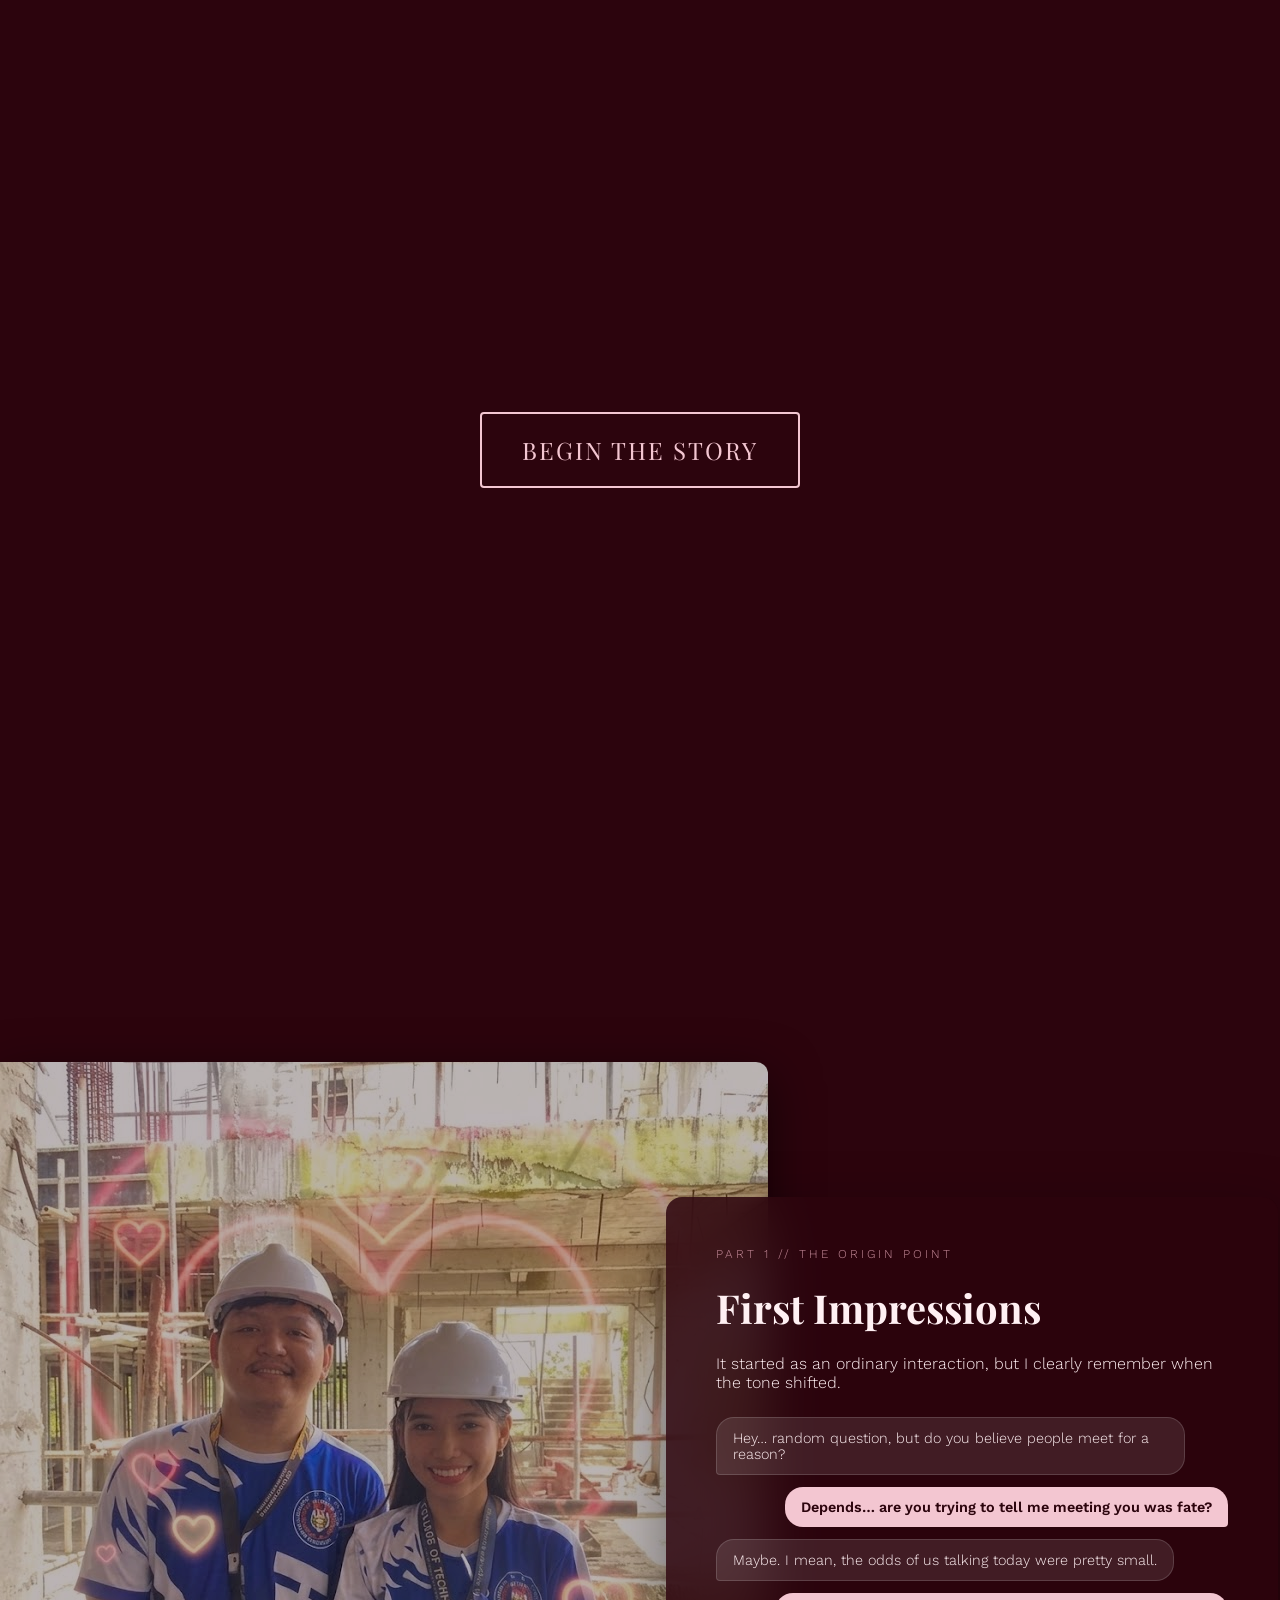
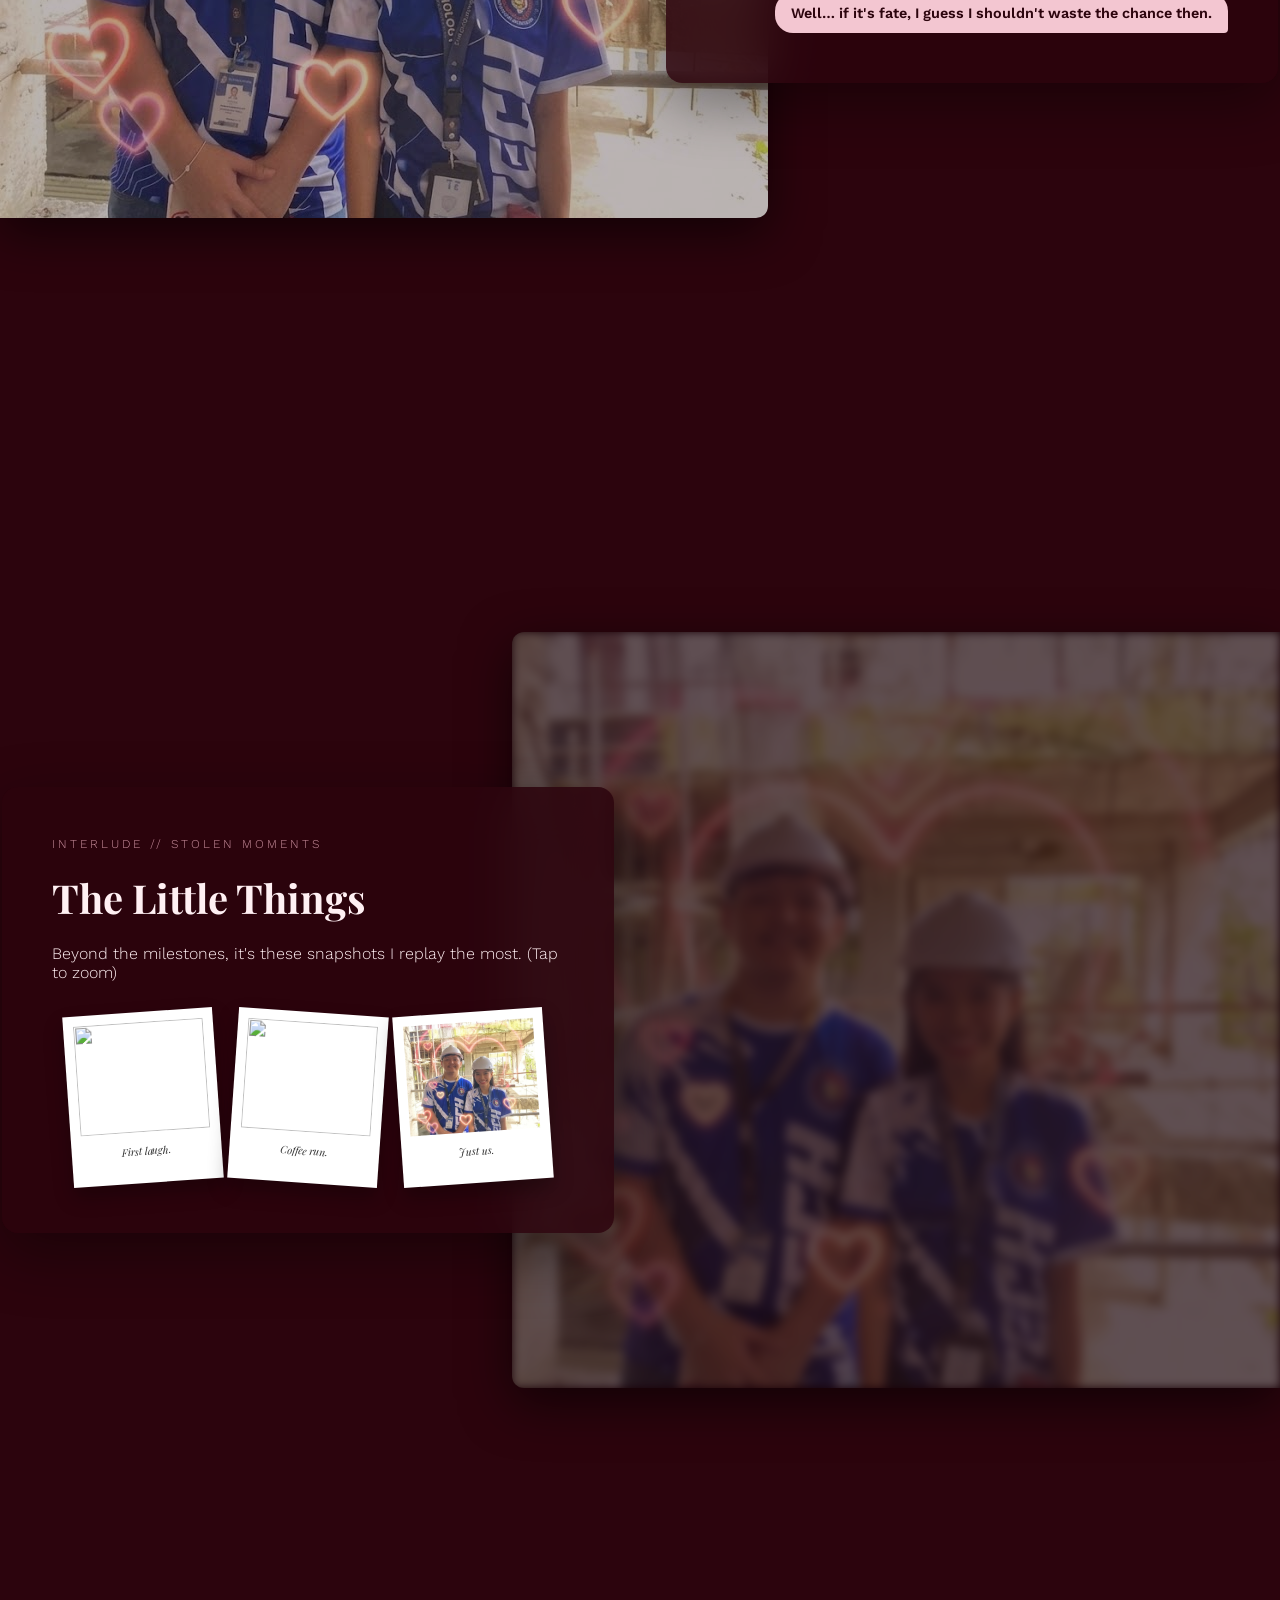
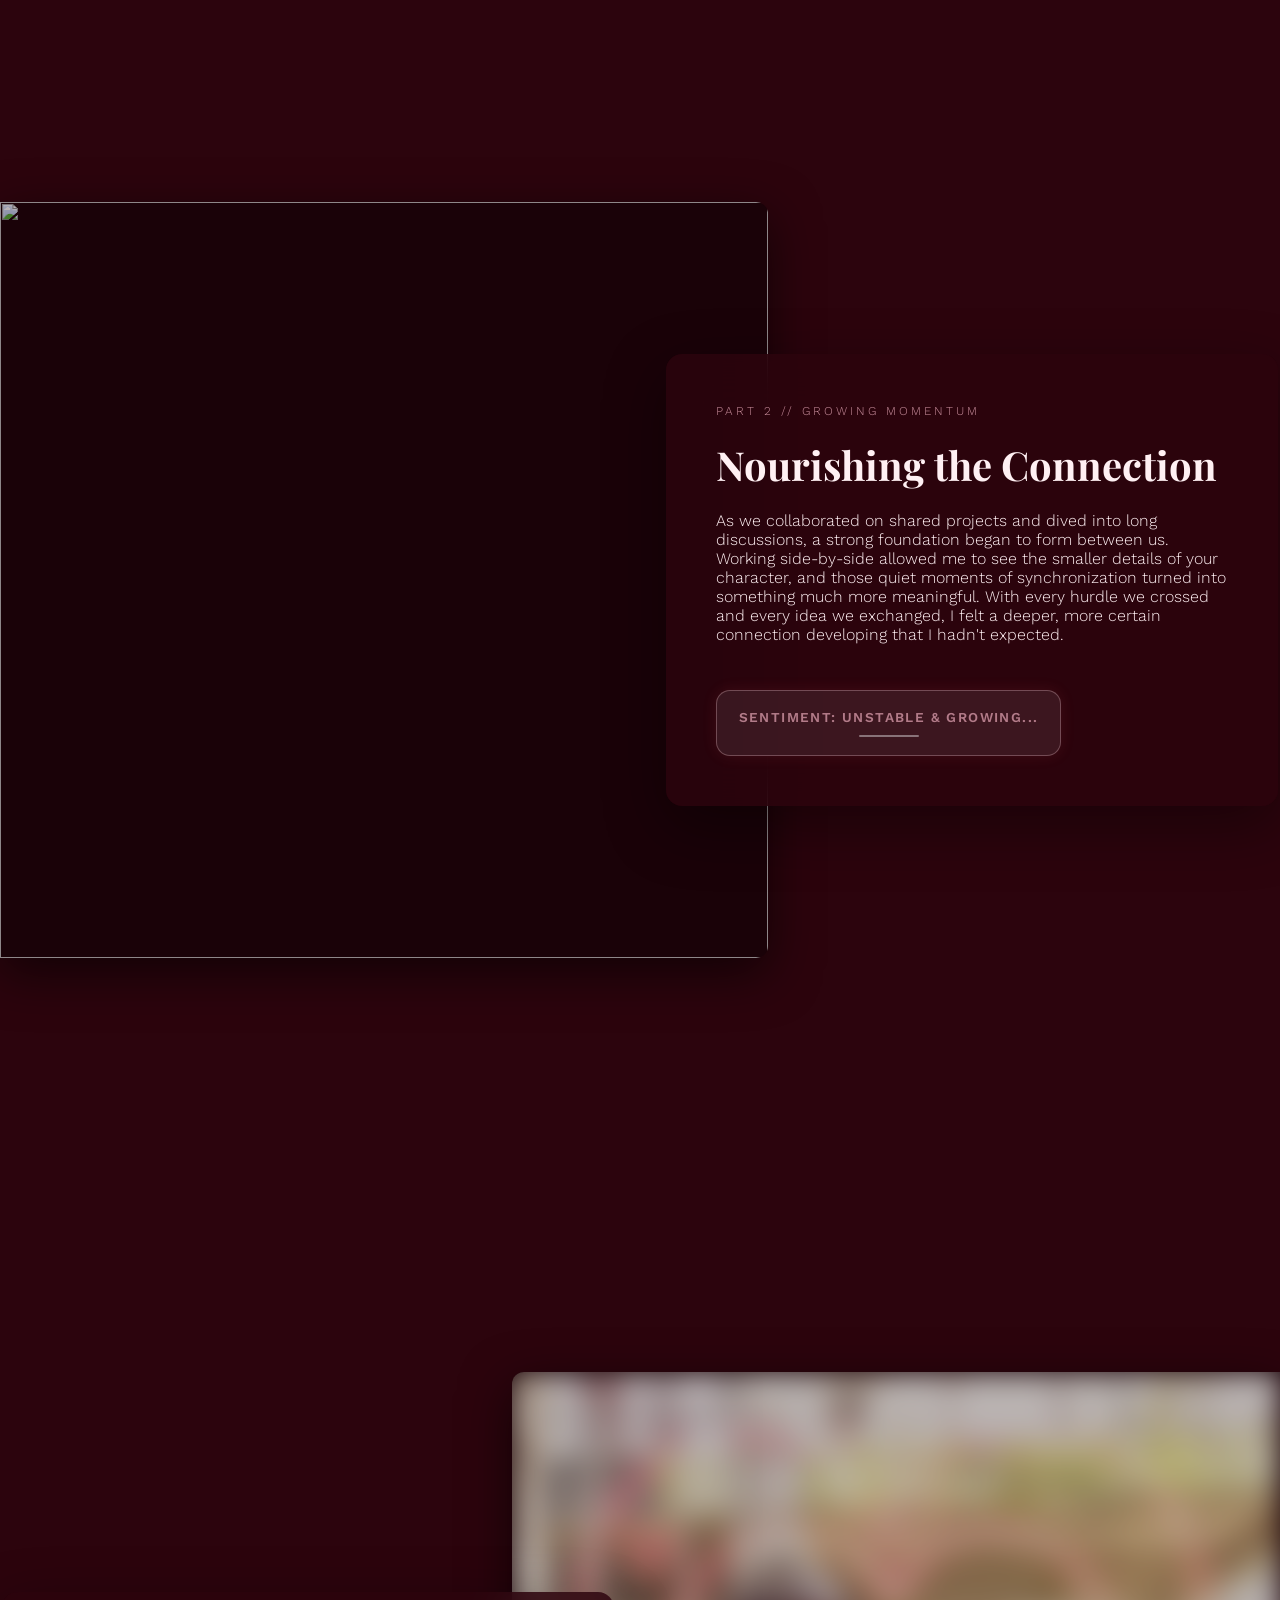
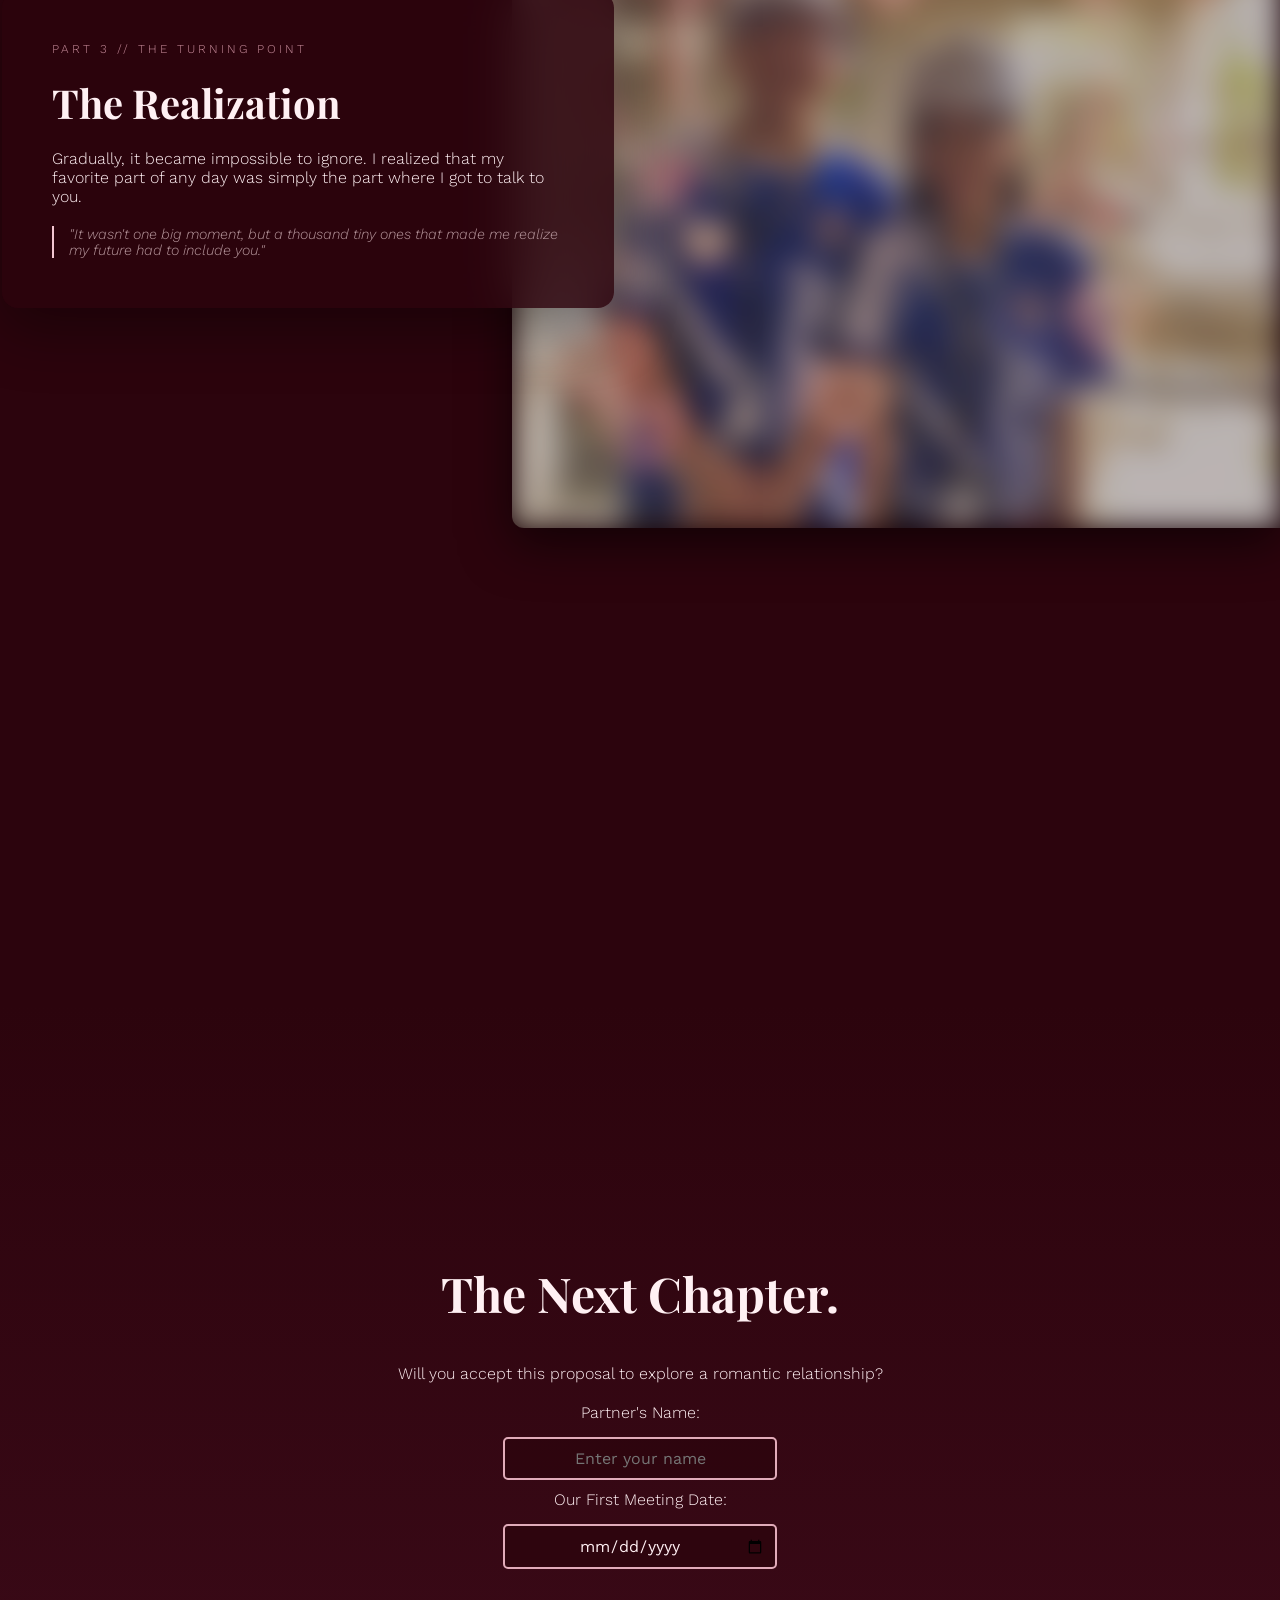
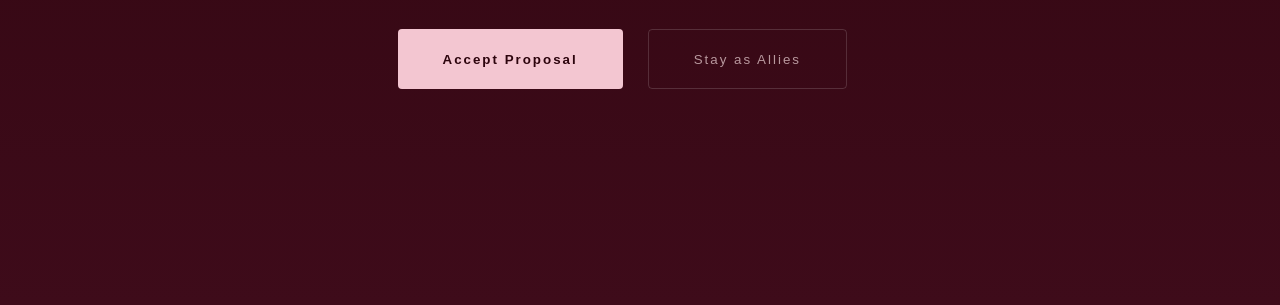
==== commit 17892360: "Update index.html" ====
--- a/index.html
+++ b/index.html
@@ -25,7 +25,7 @@
         <p style="margin-top: 20px; font-style: italic; opacity: 0.6;">Scroll to Begin</p>
     </header>
 
-    <div class="ribbon-bg"></div>
+
 
     <div class="journey-wrapper">
         <div class="stage normal">
@@ -35,10 +35,10 @@
                 <h2>First Impressions</h2>
                 <p>It started as an ordinary interaction, but I clearly remember when the tone shifted.</p>
                 <div class="chat-container">
-                    <div class="bubble them">"Hey! Do you happen to have the link for today's meeting?"</div>
-                    <div class="bubble me">"Just sent it! Though I'm about 90% sure I'm going to be late anyway."</div>
-                    <div class="bubble them">"Haha typical. I'll save you a virtual seat then."</div>
-                    <div class="bubble me">"Deal. Don't let them start the important stuff without me!"</div>
+                    <div class="bubble them">Hey… random question, but do you believe people meet for a reason?</div>
+                    <div class="bubble me">Depends… are you trying to tell me meeting you was fate?</div>
+                    <div class="bubble them">Maybe. I mean, the odds of us talking today were pretty small.</div>
+                    <div class="bubble me">Well… if it's fate, I guess I shouldn't waste the chance then.</div>
                 </div>
             </div>
         </div>
@@ -50,15 +50,15 @@
                 <h2>The Little Things</h2>
                 <p>Beyond the milestones, it's these snapshots I replay the most. (Tap to zoom)</p>
                 <div class="polaroid-container">
-                    <div class="polaroid"><img src="unnamed (1).jpg"><span>First laugh.</span></div>
-                    <div class="polaroid"><img src="unnamed (1).jpg"><span>Coffee run.</span></div>
+                    <div class="polaroid"><img src="photo 1.jpg"><span>First laugh.</span></div>
+                    <div class="polaroid"><img src="photo 2.jpg"><span>Coffee run.</span></div>
                     <div class="polaroid"><img src="unnamed (1).jpg"><span>Just us.</span></div>
                 </div>
             </div>
         </div>
 
         <div class="stage normal">
-            <div class="stage-image"><img src="unnamed (1).jpg" class="parallax-img"></div>
+            <div class="stage-image"><img src="photo 1.jpg" class="parallax-img"></div>
             <div class="stage-content">
                 <span class="stage-meta">PART 2 // Growing Momentum</span>
                 <h2>Nourishing the Connection</h2>
@@ -92,7 +92,7 @@
             <p style="max-width: 500px; margin: 0 auto;">Will you accept this proposal to explore a romantic relationship?</p>
             <div class="name-inputs">
                 <label for="partnerName">Partner's Name:</label>
-                <input type="text" id="partnerName" placeholder="Enter partner's name">
+                <input type="text" id="partnerName" placeholder="Enter your name">
                 <label for="meetingDate">Our First Meeting Date:</label>
                 <input type="date" id="meetingDate">
             </div>
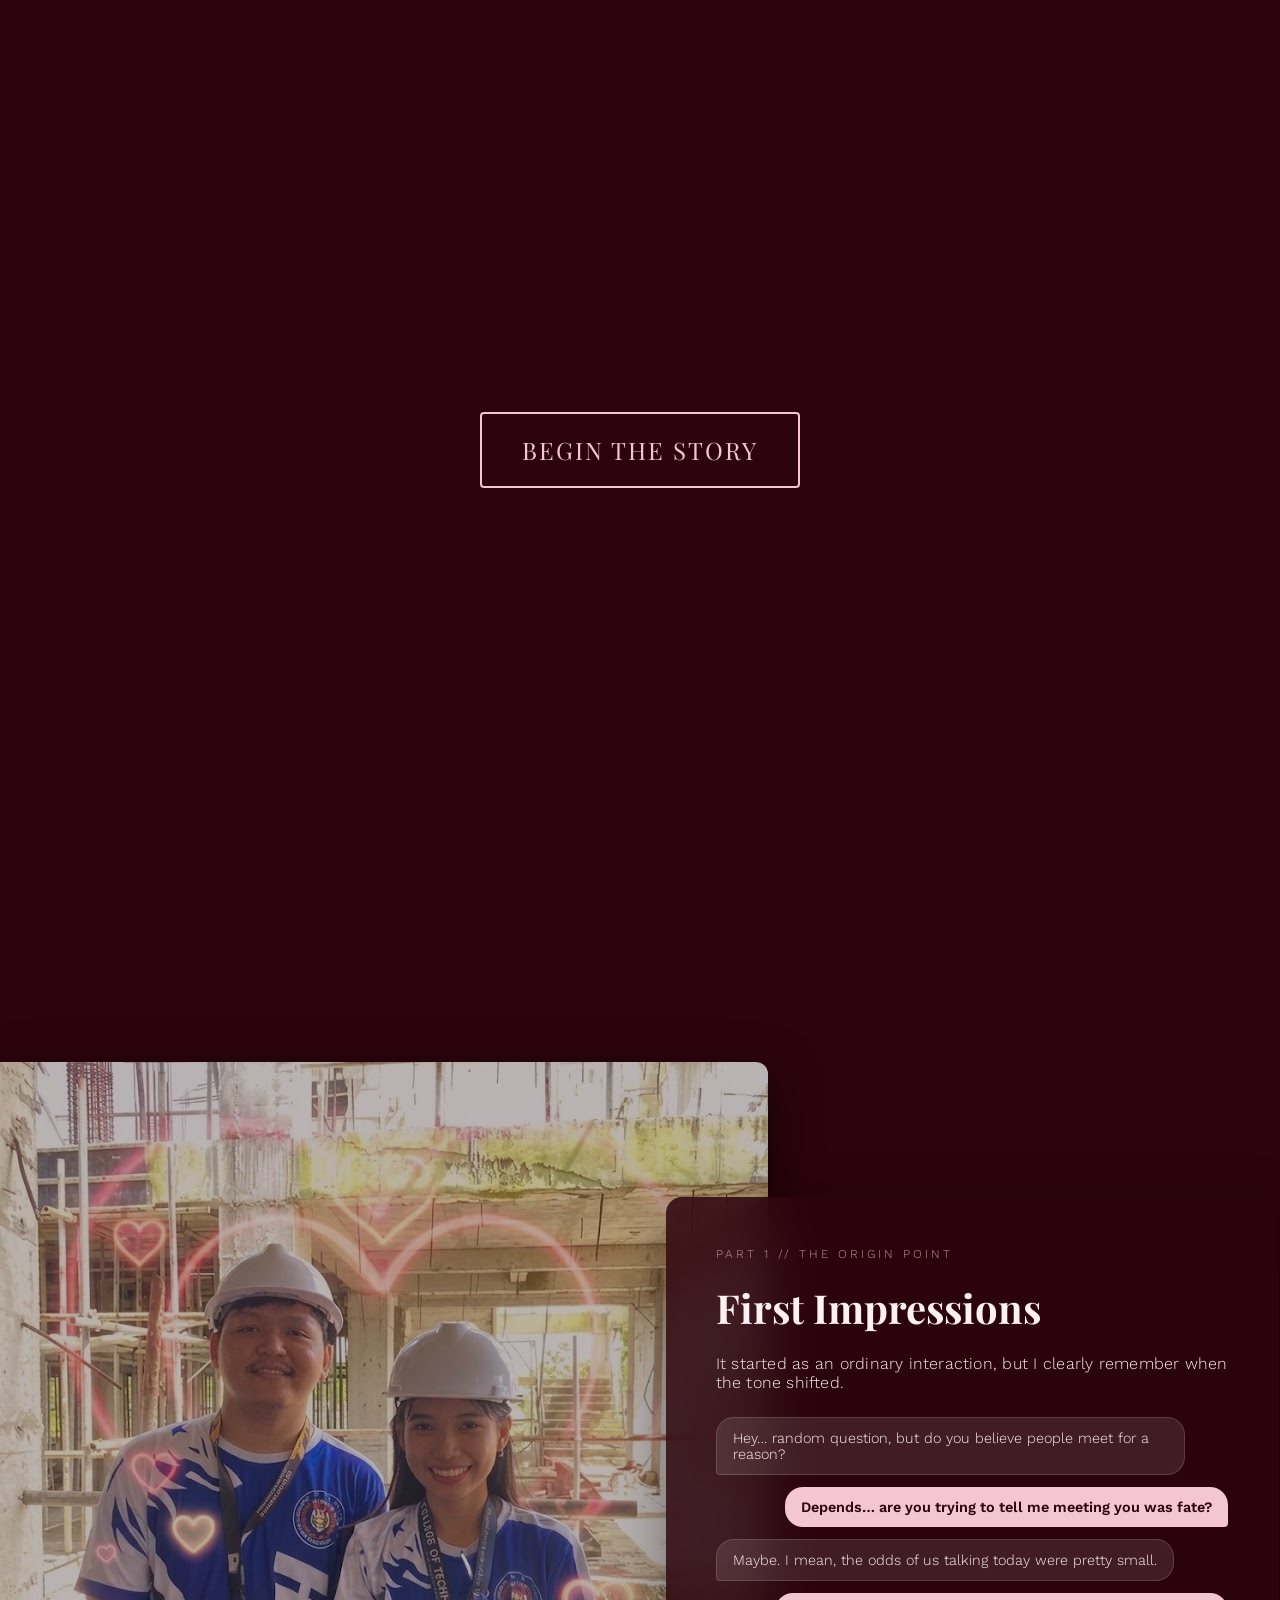
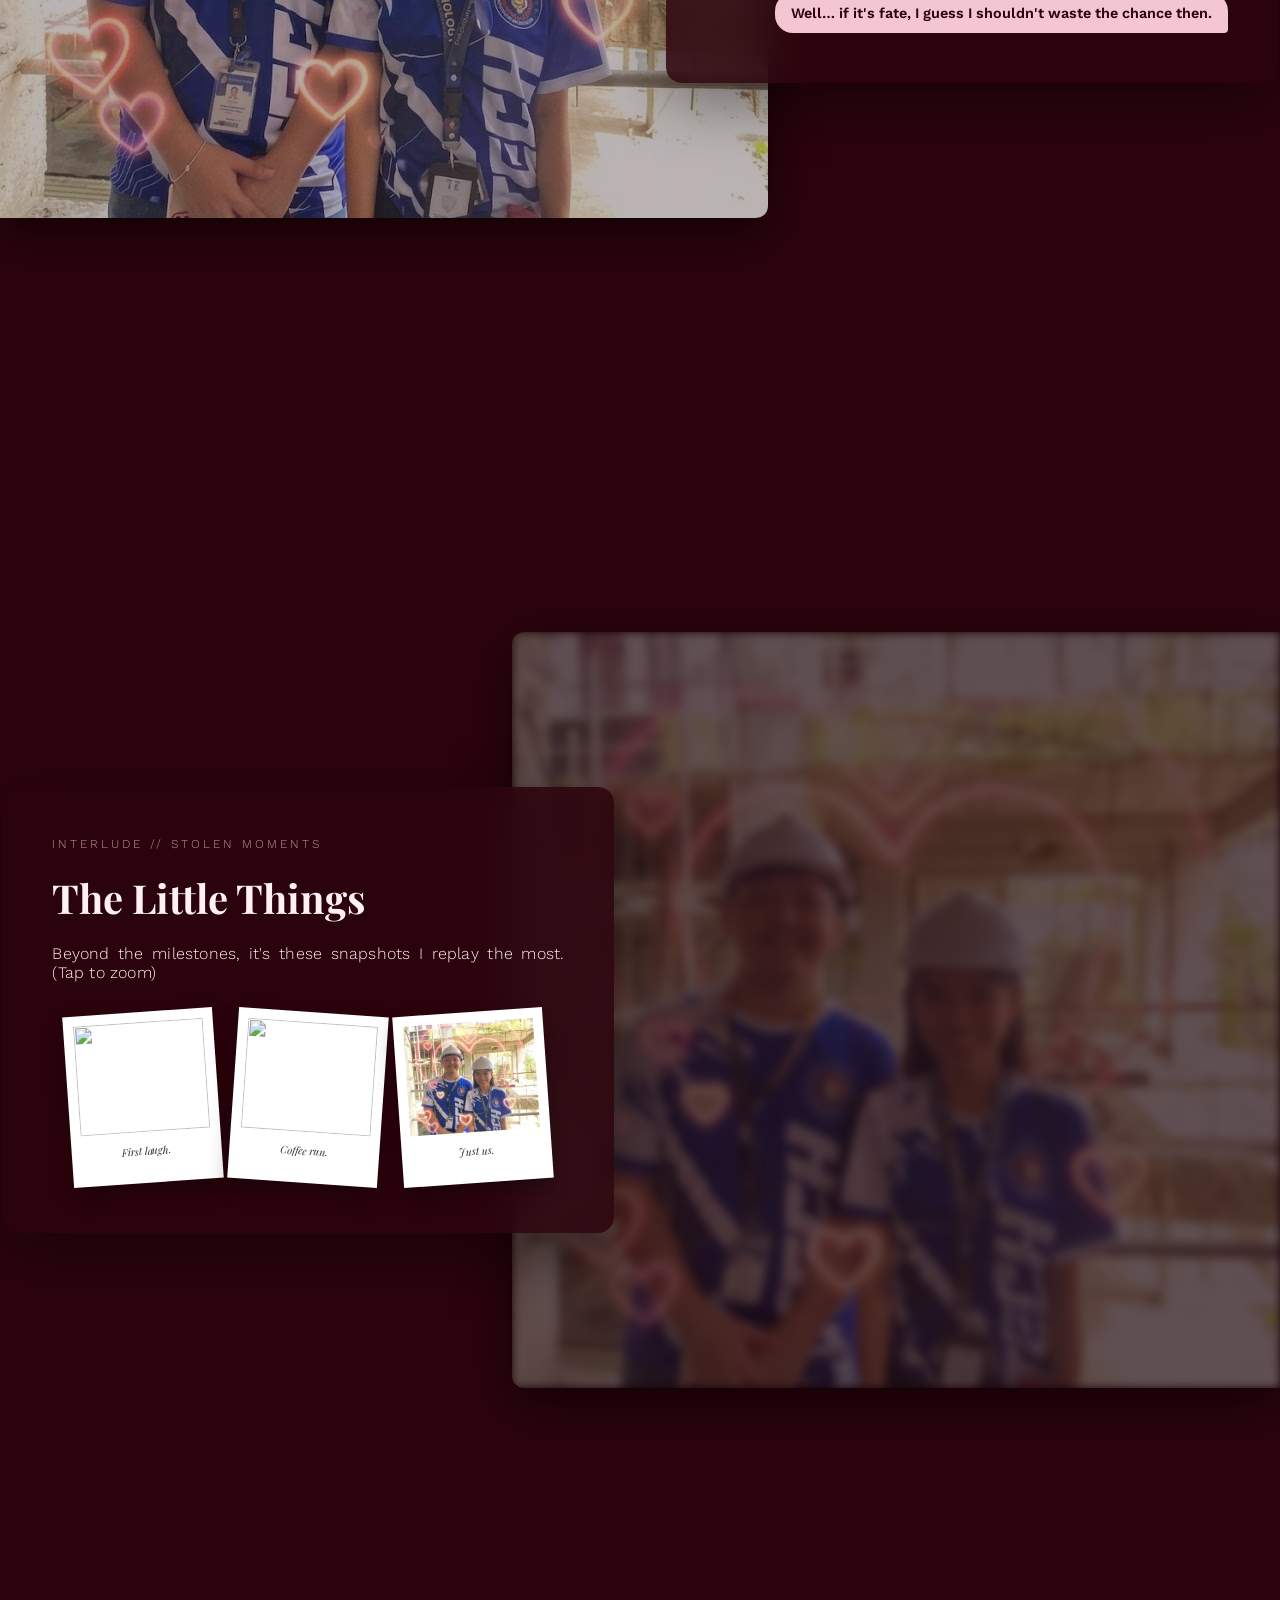
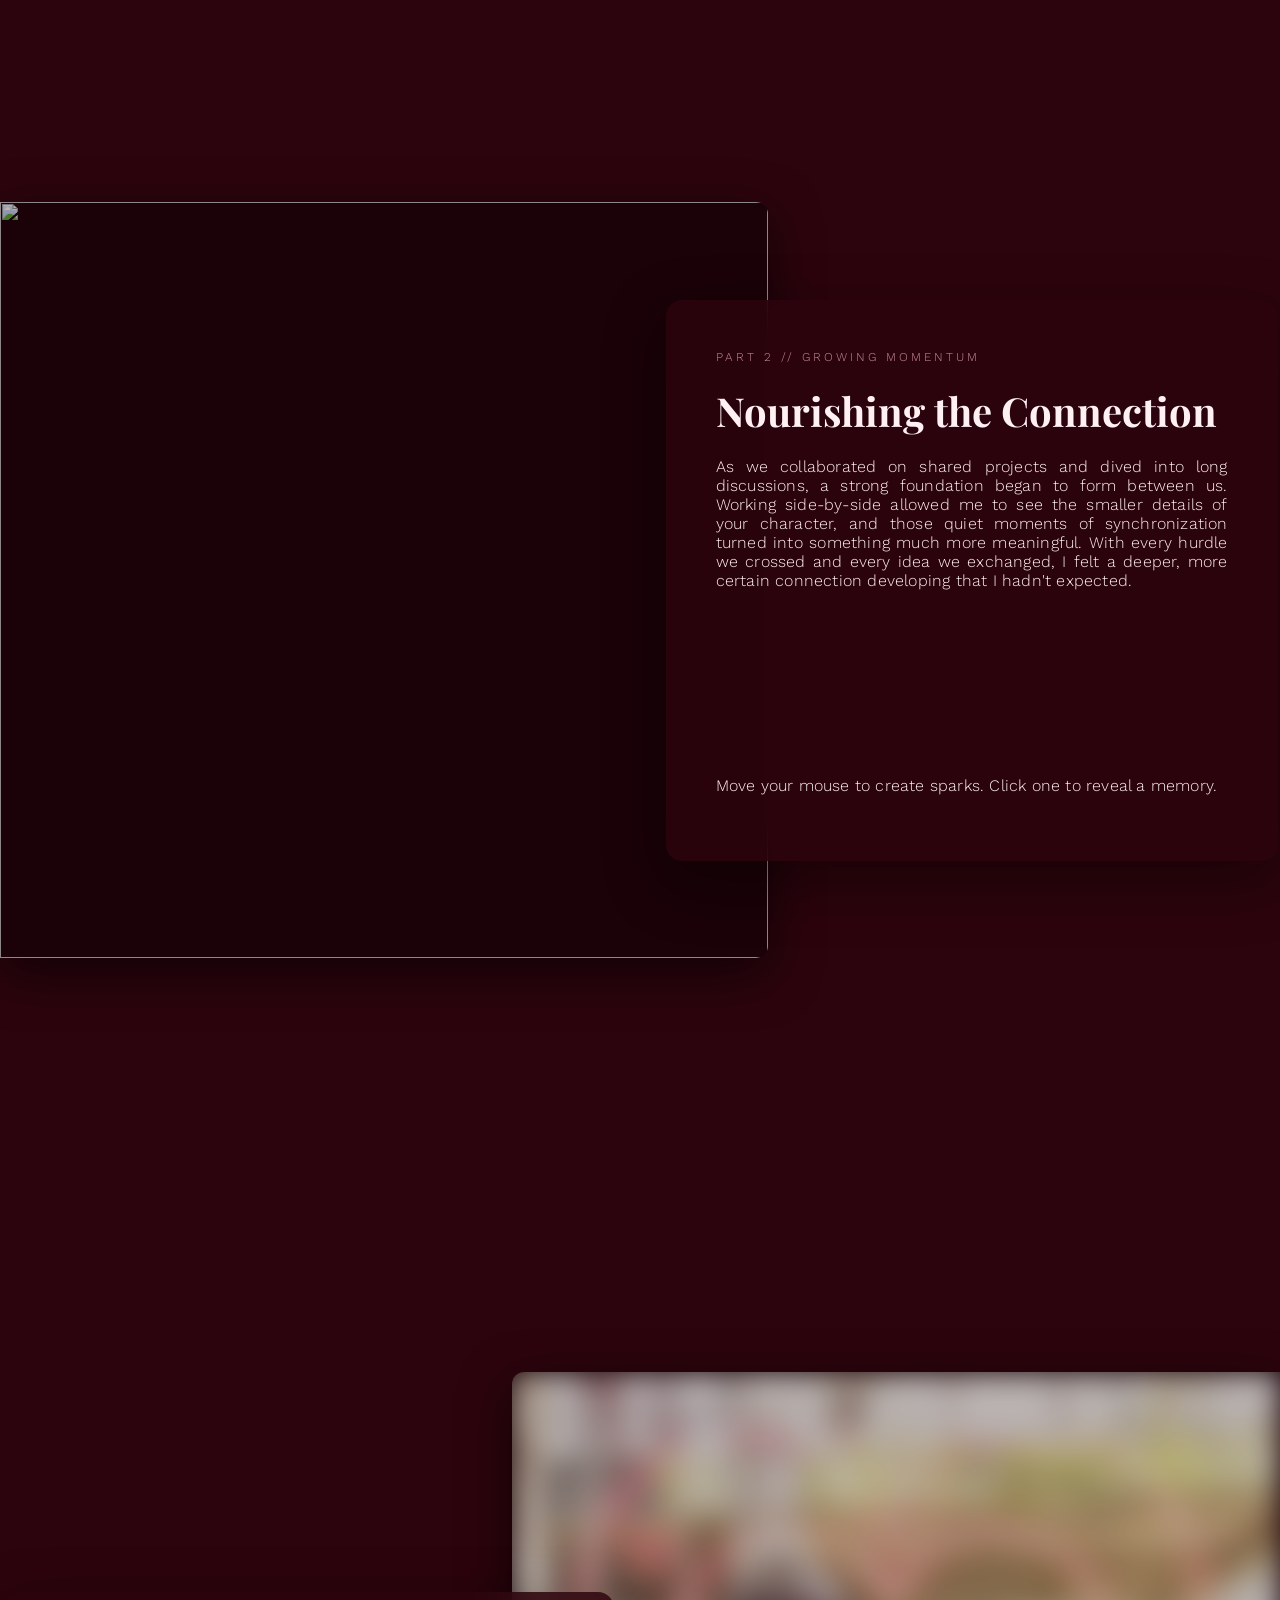
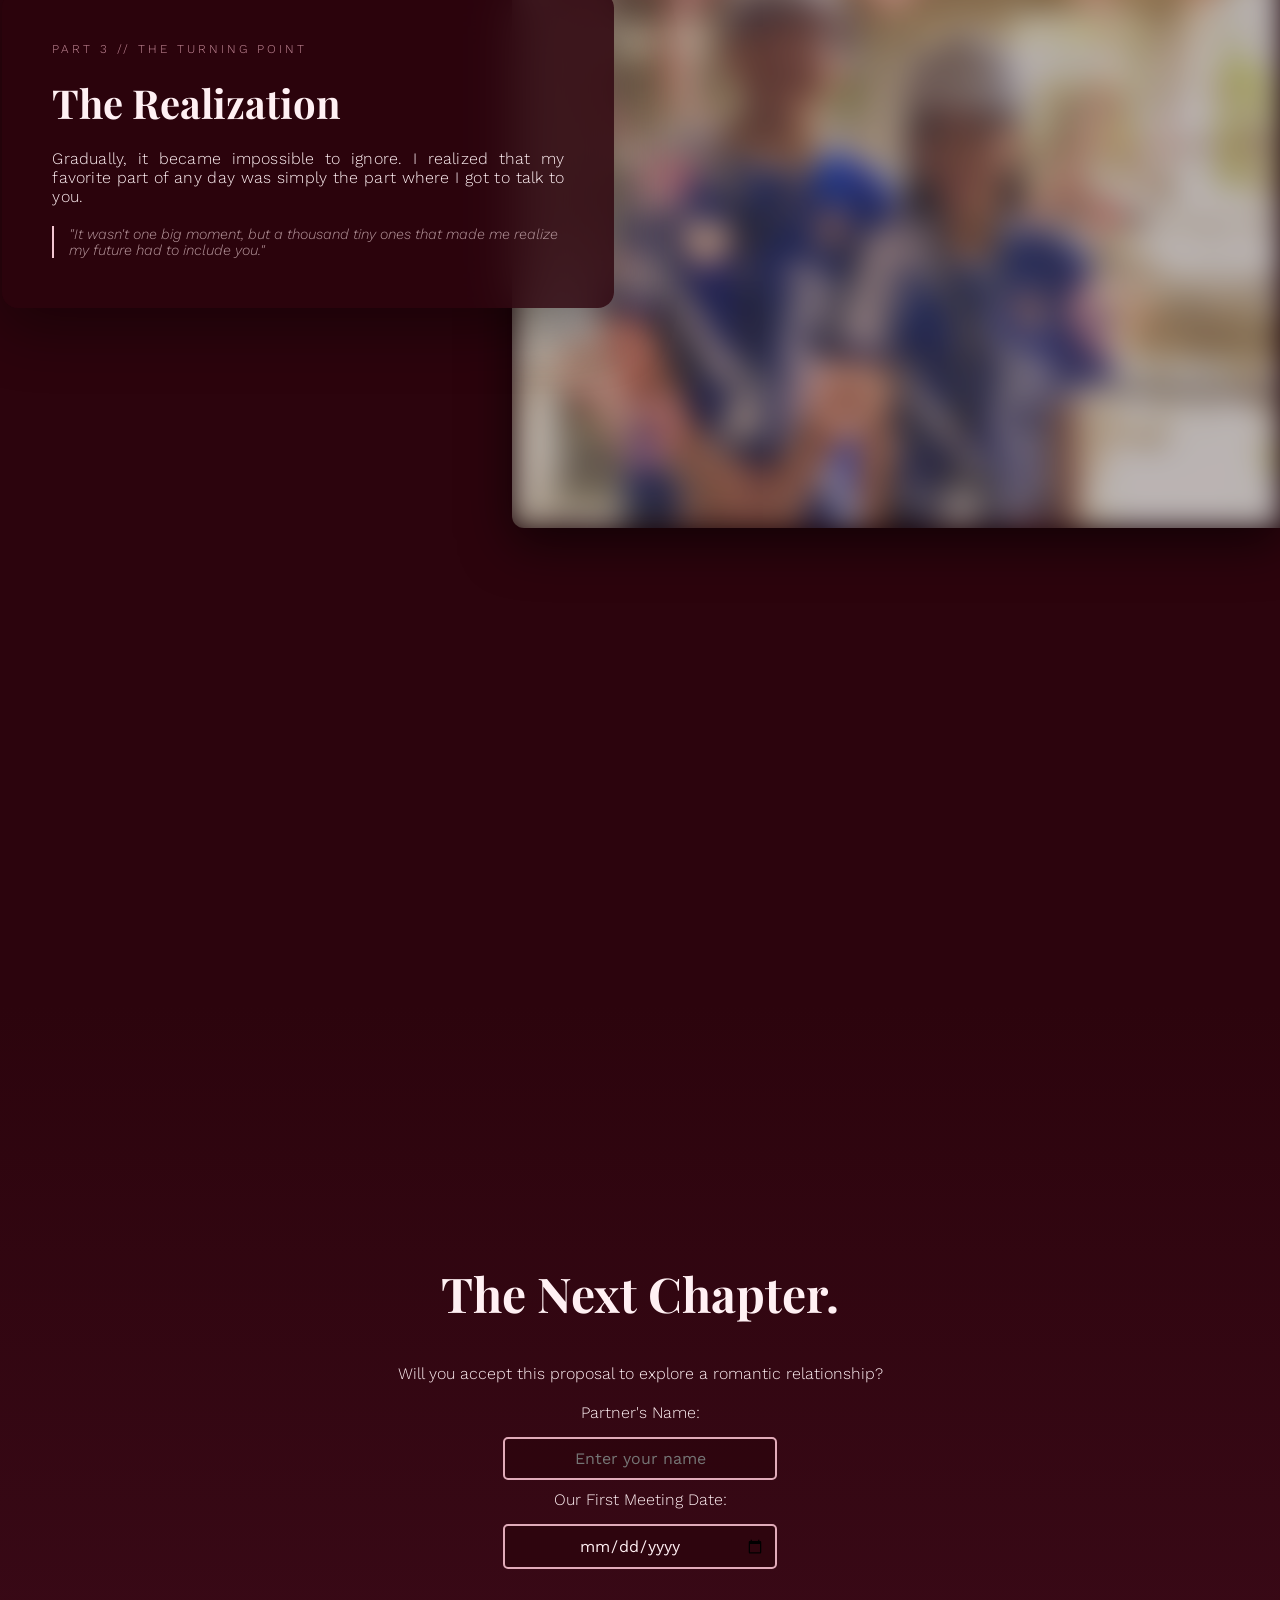
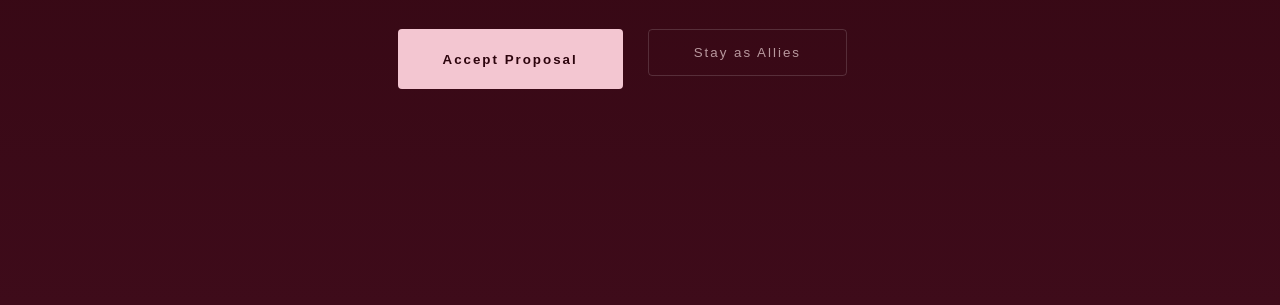
==== commit 27f2f3af: "Update index.html" ====
--- a/index.html
+++ b/index.html
@@ -4,7 +4,7 @@
     <meta charset="UTF-8">
     <meta name="viewport" content="width=device-width, initial-scale=1.0">
     <title>THE NARRATIVE | A Confession</title>
-    <link href="https://fonts.googleapis.com/css2?family=Dancing+Script:wght@400;700&family=Playfair+Display:ital,wght@0,400;1,700&family=Work+Sans:wght@300;600&display=swap" rel="stylesheet">
+    <link href="https://fonts.googleapis.com/css2?family=Allura&family=Dancing+Script:wght@400;700&family=Playfair+Display:ital,wght@0,400;1,700&family=Work+Sans:wght@300;600&display=swap" rel="stylesheet">
     <link rel="stylesheet" href="styles.css">
     <script src="https://html2canvas.hertzen.com/dist/html2canvas.min.js"></script>
 </head>
@@ -64,9 +64,10 @@
                 <h2>Nourishing the Connection</h2>
                 <p>As we collaborated on shared projects and dived into long discussions, a strong foundation began to form between us. 
                     Working side-by-side allowed me to see the smaller details of your character, and those quiet moments of synchronization turned into something much more meaningful. With every hurdle we crossed and every idea we exchanged, I felt a deeper, more certain connection developing that I hadn't expected.</p>
-                <div class="sentiment-card" id="sentimentCard">
-                    <div class="sentiment-text" id="sentimentText">SENTIMENT: UNSTABLE &amp; GROWING...</div>
-                    <div class="pulse-line" id="pulseLine"></div>
+                <div id="memory-spark-container">
+                    <canvas id="spark-canvas"></canvas>
+                    <div id="memory-text-display"></div>
+                    <p class="spark-instruction">Move your mouse to create sparks. Click one to reveal a memory.</p>
                 </div>
             </div>
         </div>
@@ -98,7 +99,9 @@
             </div>
             <div class="btn-group">
                 <button id="yesBtn">Accept Proposal</button>
-                <button id="noBtn">Stay as Allies</button>
+                <div class="no-btn-wrapper">
+                    <button id="noBtn">Stay as Allies</button>
+                </div>
             </div>
         </div>
         <div id="successMessage">
@@ -112,6 +115,20 @@
                 <p>have officially entered into a romantic relationship on</p>
                 <p class="date" id="certDate">Date</p>
                 <p>May your love story be filled with joy, adventure, and endless happiness.</p>
+
+                <div class="signatures">
+                    <div class="signature-line">
+                        <span id="sigYourName">Your Name</span>
+                        <hr>
+                        <span>Signature</span>
+                    </div>
+                    <div class="signature-line">
+                        <span id="sigPartnerName">Partner's Name</span>
+                        <hr>
+                        <span>Signature</span>
+                    </div>
+                </div>
+
                 <button id="downloadBtn">Download Certificate</button>
             </div>
         </div>
--- a/styles.css
+++ b/styles.css
@@ -26,11 +26,17 @@
             top: 0; left: 0; width: 100%; height: 100%;
             pointer-events: none; z-index: 5; overflow: hidden;
         }
-        .petal, .heart-confetti {
-            position: absolute;
-            background-color: var(--accent-main);
-            pointer-events: none;
-        }
+        .petal {
+    position: absolute;
+    background-color: var(--accent-main);
+    border-radius: 150% 0 150% 0;
+    opacity: 0.3; 
+    filter: blur(1px);
+    pointer-events: none;
+    animation: fall linear forwards;
+    /* ADD THIS LINE for smooth mouse reaction */
+    transition: transform 0.2s ease-out, opacity 0.3s; 
+}
         .petal {
             border-radius: 150% 0 150% 0;
             opacity: 0.3; filter: blur(1px);
@@ -43,20 +49,16 @@
             animation: heartFall 3s linear forwards;
         }
 
-        .ribbon-bg {
+       
+        .particle {
             position: fixed;
-            top: 0;
-            left: 0;
-            width: 100%;
-            height: 100%;
-            background: linear-gradient(45deg, #FF0000, #FF4500, #DC143C);
-            clip-path: polygon(0% 20%, 20% 10%, 40% 20%, 60% 10%, 80% 20%, 100% 10%, 100% 30%, 80% 40%, 60% 30%, 40% 40%, 20% 30%, 0% 40%);
-            z-index: 0;
-            transform: translateY(0);
-            opacity: 0.5;
+            border-radius: 50%;
             pointer-events: none;
-        }
-
+            z-index: 1; /* Behind the text, but above the background */
+            background: radial-gradient(circle, var(--accent-main) 0%, transparent 70%);
+            opacity: 0.4;
+            transition: transform 0.1s ease-out; /* Smooth movement */
+        }
         #startOverlay {
             position: fixed;
             top: 0; left: 0; width: 100%; height: 100%;
@@ -220,11 +222,8 @@
     z-index: 1;
 }
 
-.certificate > p:first-of-type {
-    letter-spacing: 0.15em;
-    opacity: 0.95;
-}
 .certificate .names {
+    text-shadow: 0 0 10px rgba(243, 198, 209, 0.3); /* Subtle glow */
     font-family: 'Dancing Script', cursive;
     font-size: 3rem;
     font-weight: 400;
@@ -260,7 +259,14 @@
     z-index: 1;
     overflow: hidden;
 }
-
+.certificate .names {
+    display: block;
+    margin: 15px 0;
+    font-size: 2.2rem; /* Making it slightly larger than the surrounding text */
+    letter-spacing: 1px;
+    color: var(--accent-main);
+    text-shadow: 0 0 10px rgba(249, 194, 207, 0.3); /* Subtle glow */
+}
 /* Button animation + loading */
 #downloadBtn {
     padding-left: 50px;
@@ -392,6 +398,12 @@
             box-shadow: 0 20px 60px rgba(0,0,0,0.4); opacity: 0; transform: translateY(60px);
             transition: 1.5s cubic-bezier(0.22, 1, 0.36, 1);
         }
+        .stage-content p {
+    text-align: justify;
+    text-justify: inter-word;
+    font-variant-ligatures: common-ligatures; /* Makes text look more like a printed book */
+    letter-spacing: 0.2px;
+}
         .stage.normal .stage-content { left: 52%; }
         .stage.reverse .stage-content { right: 52%; }
         .stage-content.visible { opacity: 1; transform: translateY(0); }
@@ -494,4 +506,4 @@
             .stage-content { width: 90%; margin: -50px auto 0; padding: 30px 20px; left: auto !important; right: auto !important; }
             .btn-group { flex-direction: column; height: auto; align-items: center; width: 100%; }
             #noBtn { position: static !important; } /* Disable moving on mobile for better UX */
-        }+        }
